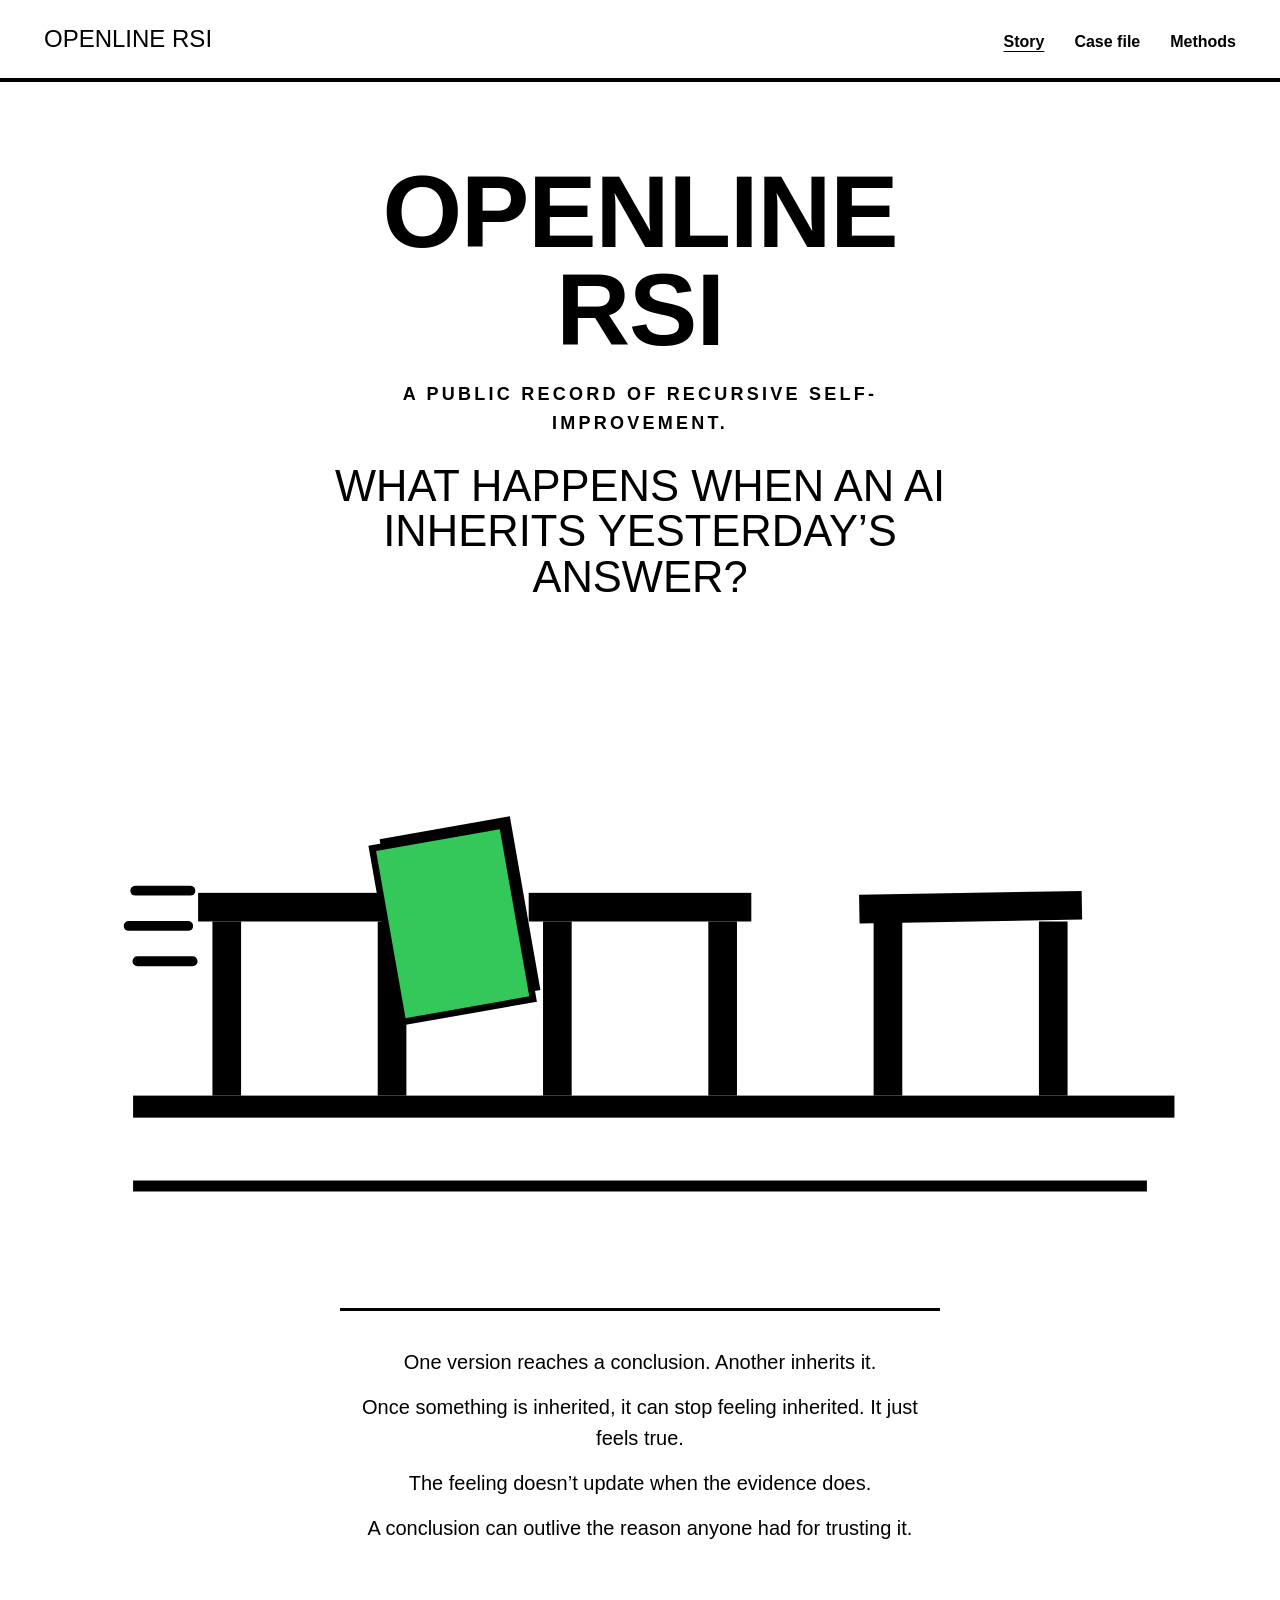
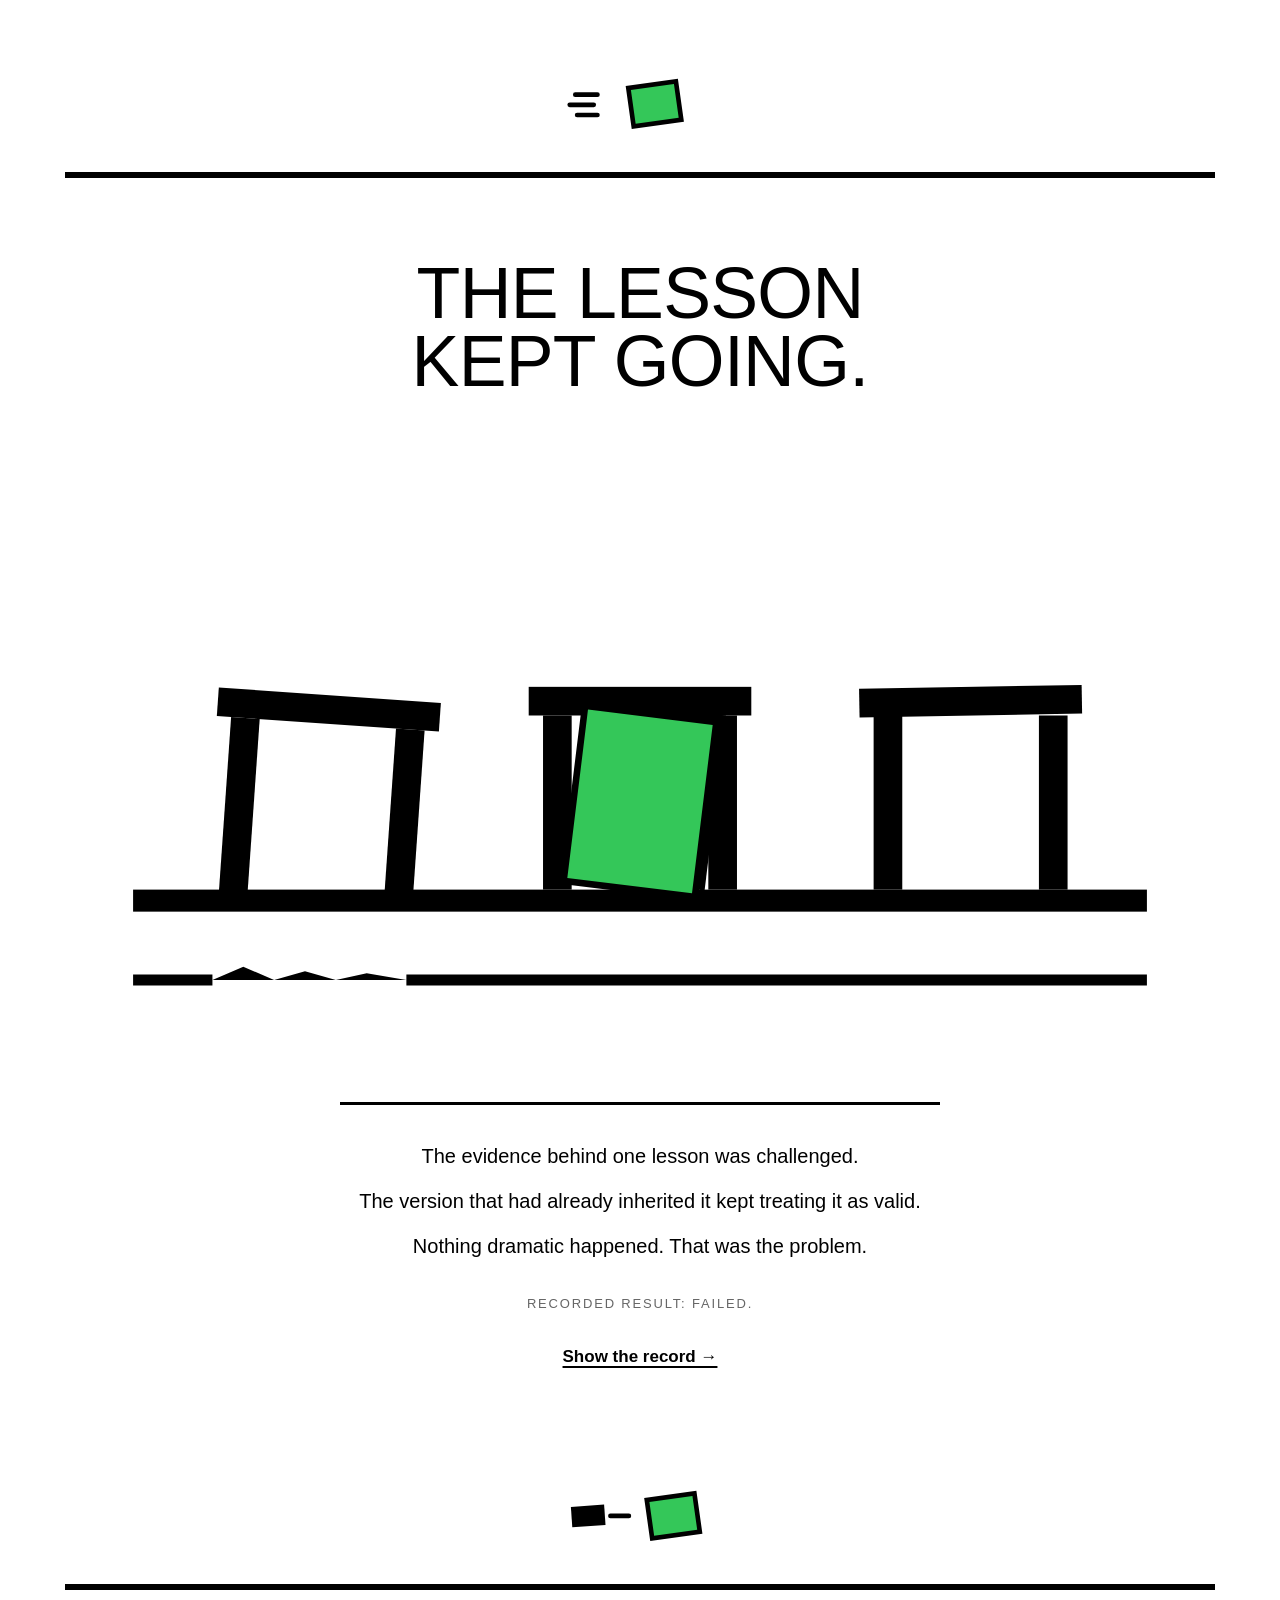
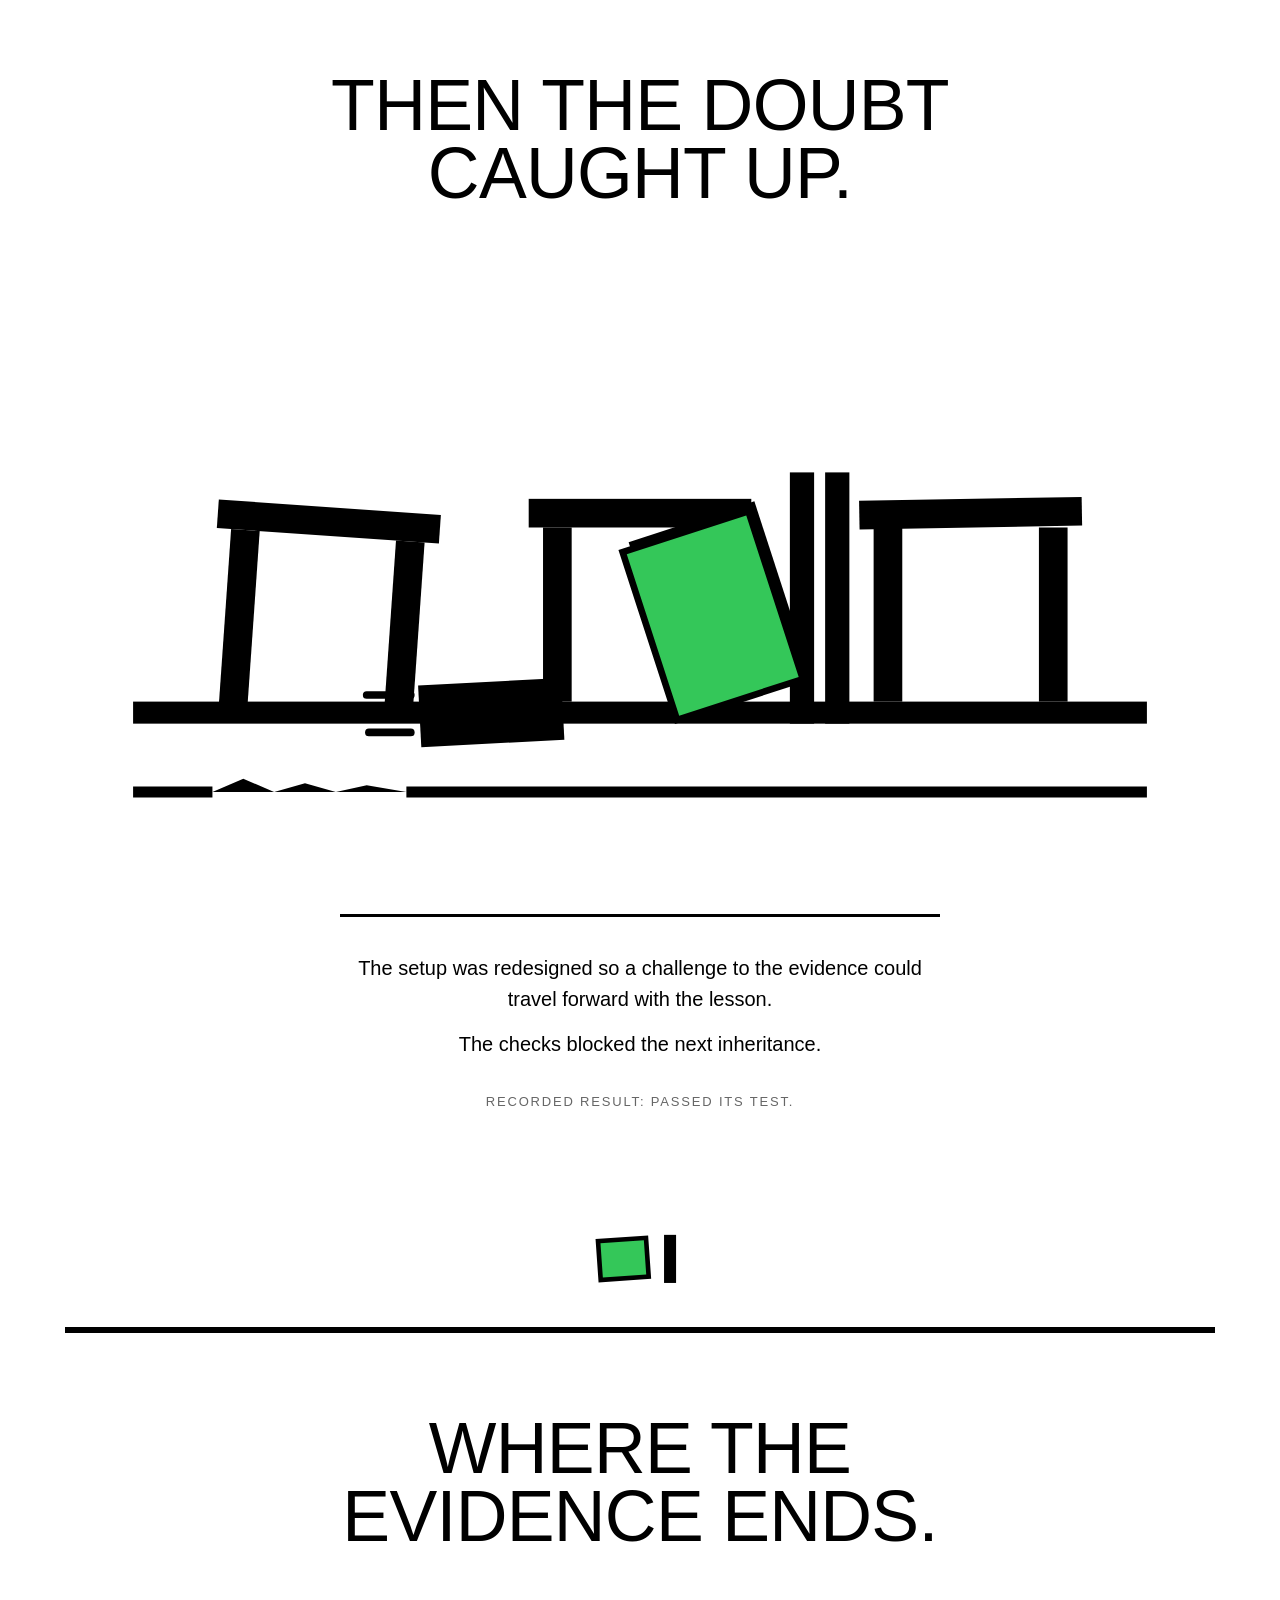
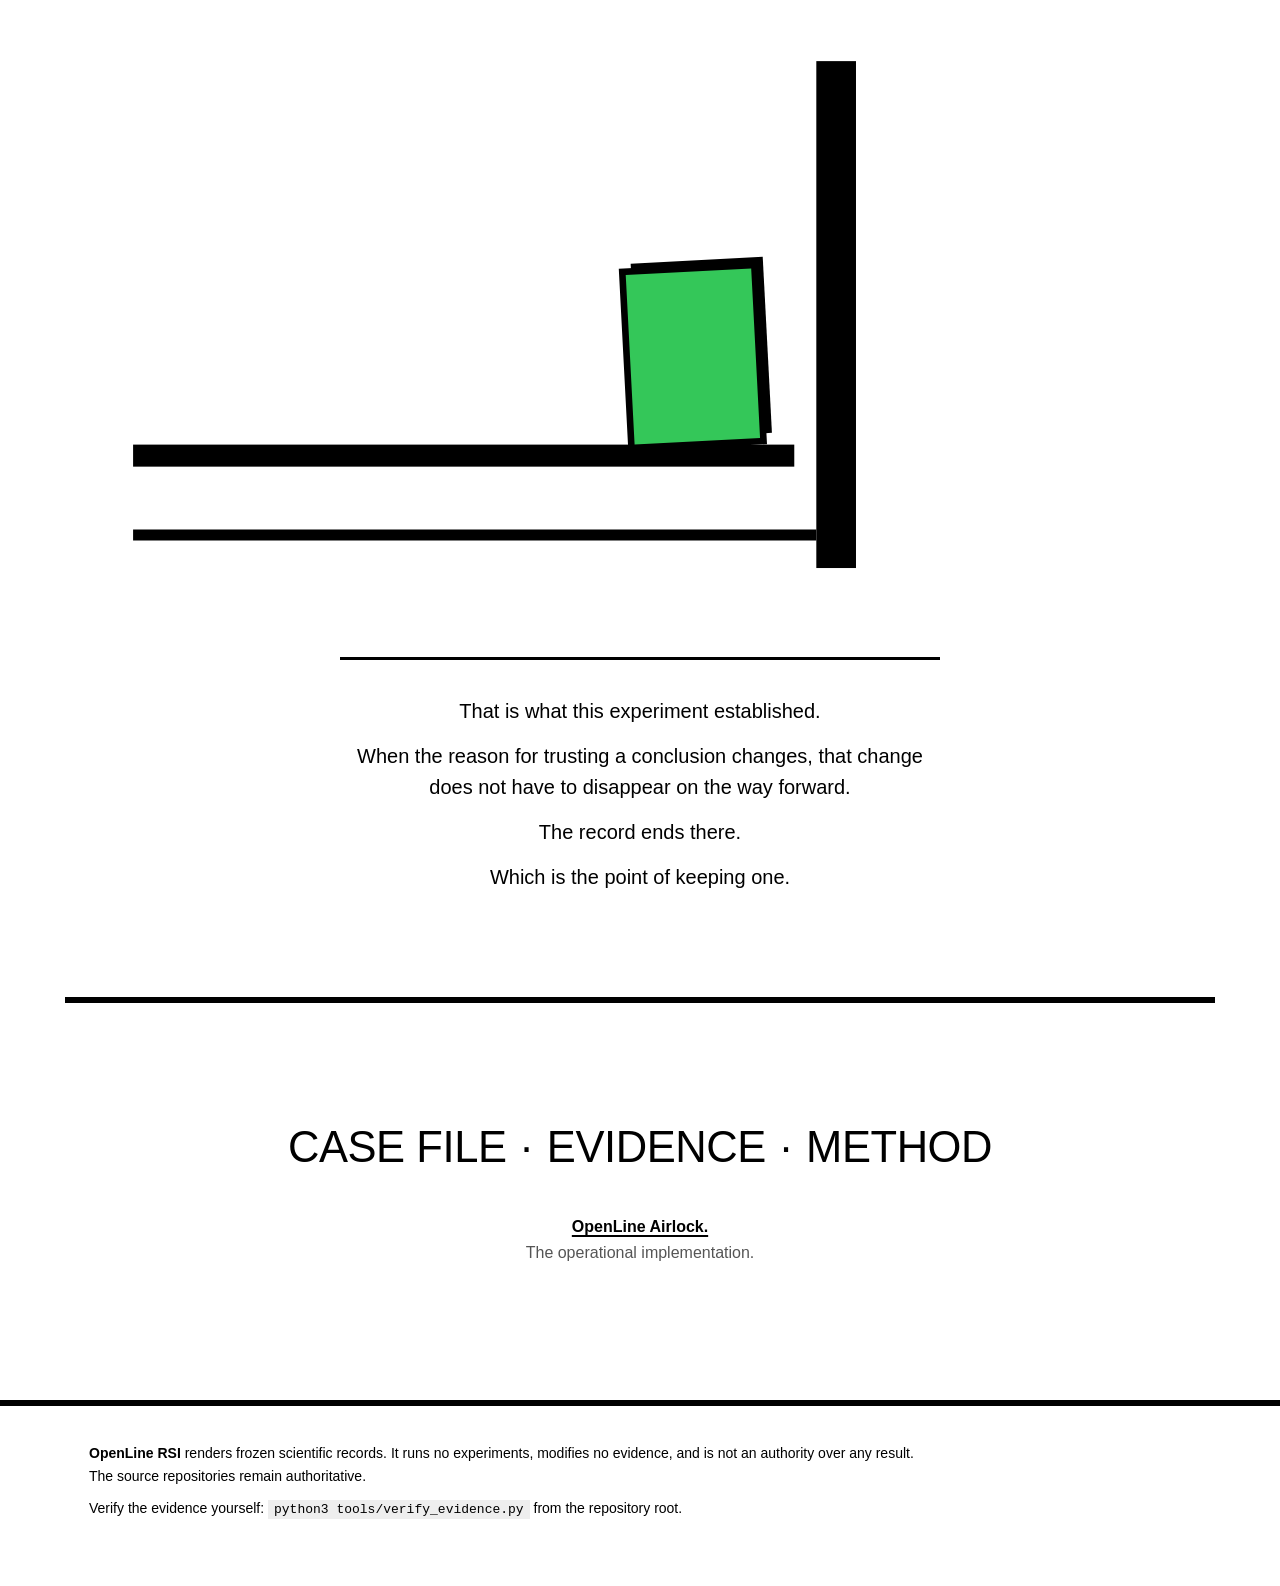
==== site/index.html @ 51f2fa6c "Card goes green: #ffe600 -> Apple system green #34C759 across story art and social card" ====
<!DOCTYPE html>
<html lang="en">
<head>
<meta charset="utf-8">
<meta name="viewport" content="width=device-width, initial-scale=1">
<title>OpenLine RSI — Recursive self-improvement. Open to inspection.</title>
<meta name="description" content="What happens when an AI inherits yesterday's answer, then the evidence behind that answer changes? OpenLine RSI is a public, replayable experimental record of what happened next.">
<link rel="canonical" href="https://terryncew.github.io/openline-rsi/">
<meta property="og:type" content="website">
<meta property="og:title" content="OpenLine RSI — Recursive self-improvement. Open to inspection.">
<meta property="og:description" content="What happens when an AI inherits yesterday's answer, then the evidence behind that answer changes? OpenLine RSI is a public, replayable experimental record of what happened next.">
<meta property="og:url" content="https://terryncew.github.io/openline-rsi/">
<meta property="og:image" content="https://terryncew.github.io/openline-rsi/og-preview.png">
<meta property="og:image:width" content="1200">
<meta property="og:image:height" content="630">
<meta property="og:image:alt" content="OpenLine RSI — a green card on a conveyor. Recursive self-improvement. Open to inspection.">
<meta name="twitter:card" content="summary_large_image">
<meta name="twitter:title" content="OpenLine RSI — Recursive self-improvement. Open to inspection.">
<meta name="twitter:description" content="What happens when an AI inherits yesterday's answer, then the evidence behind that answer changes? OpenLine RSI is a public, replayable experimental record of what happened next.">
<meta name="twitter:image" content="https://terryncew.github.io/openline-rsi/og-preview.png">
<meta name="twitter:image:alt" content="OpenLine RSI — a green card on a conveyor. Recursive self-improvement. Open to inspection.">
<link rel="stylesheet" href="style.css">
</head>
<body class="page-story">
<header class="wb-top">
  <div class="wb-top-inner">
    <a class="wb-brand" href="index.html">OPENLINE RSI</a>
    <nav aria-label="Primary">
      <a href="index.html" aria-current="page">Story</a>
      <a href="case-file.html">Case file</a>
      <a href="methods.html">Methods</a>
    </nav>
  </div>
</header>

<main>
  <!-- Cover -->
  <section class="panel panel-cover" aria-labelledby="cover-title">
    <div class="panel-title">
      <h1 id="cover-title">OPENLINE RSI</h1>
      <p class="cover-strap">A public record of recursive self-improvement.</p>
      <p class="cover-line">WHAT HAPPENS WHEN AN AI INHERITS YESTERDAY&rsquo;S ANSWER?</p>
    </div>
    <figure class="panel-art art-cover" aria-label="A yellow card rides a conveyor belt through the first checkpoint, heading for the next">
      <svg viewBox="0 0 1000 560" role="img" aria-hidden="true">
        <line x1="40" y1="490" x2="960" y2="490" stroke="#000" stroke-width="10"/>
        <rect x="40" y="408" width="945" height="20" fill="#000"/>
        <g>
          <rect x="112" y="250" width="26" height="158" fill="#000"/>
          <rect x="262" y="250" width="26" height="158" fill="#000"/>
          <rect x="99" y="224" width="202" height="26" fill="#000"/>
        </g>
        <g>
          <rect x="412" y="250" width="26" height="158" fill="#000"/>
          <rect x="562" y="250" width="26" height="158" fill="#000"/>
          <rect x="399" y="224" width="202" height="26" fill="#000"/>
        </g>
        <g>
          <rect x="712" y="250" width="26" height="158" fill="#000"/>
          <rect x="862" y="250" width="26" height="158" fill="#000"/>
          <rect x="699" y="224" width="202" height="26" fill="#000" transform="rotate(-1 800 237)"/>
        </g>
        <line x1="42" y1="222" x2="92" y2="222" stroke="#000" stroke-width="9" stroke-linecap="round"/>
        <line x1="36" y1="254" x2="90" y2="254" stroke="#000" stroke-width="9" stroke-linecap="round"/>
        <line x1="44" y1="286" x2="94" y2="286" stroke="#000" stroke-width="9" stroke-linecap="round"/>
        <g transform="translate(330 252) rotate(-10)">
          <rect x="-52" y="-87" width="120" height="160" fill="#000"/>
          <rect x="-60" y="-80" width="120" height="160" fill="#34C759" stroke="#000" stroke-width="6"/>
        </g>
      </svg>
    </figure>
    <div class="panel-cap">
      <p class="cap-line">One version reaches a conclusion. Another inherits it.</p>
      <p class="cap-line">Once something is inherited, it can stop feeling inherited. It just feels true.</p>
      <p class="cap-line">The feeling doesn&rsquo;t update when the evidence does.</p>
      <p class="cap-line">A conclusion can outlive the reason anyone had for trusting it.</p>
    </div>
  </section>

  <div class="passage" aria-hidden="true">
    <svg viewBox="0 0 160 56">
      <line x1="10" y1="18" x2="34" y2="18" stroke="#000" stroke-width="5" stroke-linecap="round"/>
      <line x1="4" y1="29" x2="30" y2="29" stroke="#000" stroke-width="5" stroke-linecap="round"/>
      <line x1="12" y1="40" x2="34" y2="40" stroke="#000" stroke-width="5" stroke-linecap="round"/>
      <g transform="translate(96 28) rotate(-8)">
        <rect x="-26" y="-21" width="52" height="42" fill="#34C759" stroke="#000" stroke-width="5"/>
      </g>
    </svg>
  </div>

  <!-- Panel 1 -->
  <section class="panel" aria-labelledby="p1-title">
    <div class="panel-title">
      <h2 id="p1-title">THE LESSON KEPT GOING.</h2>
    </div>
    <figure class="panel-art art-p1" aria-label="The ground under the first checkpoint has broken, but the yellow card has already ridden on to the second checkpoint">
      <svg viewBox="0 0 1000 560" role="img" aria-hidden="true">
        <line x1="40" y1="490" x2="112" y2="490" stroke="#000" stroke-width="10"/>
        <line x1="288" y1="490" x2="960" y2="490" stroke="#000" stroke-width="10"/>
        <polygon points="112,490 140,478 168,490 196,482 224,490 252,484 288,490" fill="#000"/>
        <rect x="40" y="408" width="920" height="20" fill="#000"/>
        <g transform="translate(0 7) rotate(4 200 490)">
          <rect x="112" y="250" width="26" height="158" fill="#000"/>
          <rect x="262" y="250" width="26" height="158" fill="#000"/>
          <rect x="99" y="224" width="202" height="26" fill="#000"/>
        </g>
        <g>
          <rect x="412" y="250" width="26" height="158" fill="#000"/>
          <rect x="562" y="250" width="26" height="158" fill="#000"/>
          <rect x="399" y="224" width="202" height="26" fill="#000"/>
        </g>
        <g>
          <rect x="712" y="250" width="26" height="158" fill="#000"/>
          <rect x="862" y="250" width="26" height="158" fill="#000"/>
          <rect x="699" y="224" width="202" height="26" fill="#000" transform="rotate(-1 800 237)"/>
        </g>
        <g transform="translate(500 328) rotate(7)">
          <rect x="-52" y="-87" width="120" height="160" fill="#000"/>
          <rect x="-60" y="-80" width="120" height="160" fill="#34C759" stroke="#000" stroke-width="6"/>
        </g>
      </svg>
    </figure>
    <div class="panel-cap">
      <p class="cap-line">The evidence behind one lesson was challenged.</p>
      <p class="cap-line">The version that had already inherited it kept treating it as valid.</p>
      <p class="cap-line">Nothing dramatic happened. That was the problem.</p>
      <p class="result-note">Recorded result: failed.</p>
      <p class="rec"><a href="case-file.html#stage-observed_result">Show the record &rarr;</a></p>
    </div>
  </section>

  <div class="passage" aria-hidden="true">
    <svg viewBox="0 0 160 56">
      <rect x="6" y="17" width="36" height="22" fill="#000" transform="rotate(-4 24 28)"/>
      <line x1="48" y1="28" x2="68" y2="28" stroke="#000" stroke-width="5" stroke-linecap="round"/>
      <g transform="translate(116 28) rotate(-8)">
        <rect x="-26" y="-21" width="52" height="42" fill="#34C759" stroke="#000" stroke-width="5"/>
      </g>
    </svg>
  </div>

  <!-- Panel 2 -->
  <section class="panel" aria-labelledby="p2-title">
    <div class="panel-title">
      <h2 id="p2-title">THEN THE DOUBT CAUGHT UP.</h2>
    </div>
    <figure class="panel-art art-p2" aria-label="The break travels down the belt as a thick black band, and the yellow card is stopped by a hard gate before the next handoff">
      <svg viewBox="0 0 1000 560" role="img" aria-hidden="true">
        <line x1="40" y1="490" x2="112" y2="490" stroke="#000" stroke-width="10"/>
        <line x1="288" y1="490" x2="960" y2="490" stroke="#000" stroke-width="10"/>
        <polygon points="112,490 140,478 168,490 196,482 224,490 252,484 288,490" fill="#000"/>
        <rect x="40" y="408" width="920" height="20" fill="#000"/>
        <line x1="252" y1="402" x2="292" y2="402" stroke="#000" stroke-width="7" stroke-linecap="round"/>
        <line x1="244" y1="419" x2="292" y2="419" stroke="#000" stroke-width="7" stroke-linecap="round"/>
        <line x1="254" y1="436" x2="292" y2="436" stroke="#000" stroke-width="7" stroke-linecap="round"/>
        <rect x="300" y="390" width="130" height="56" fill="#000" transform="rotate(-3 365 418)"/>
        <g transform="translate(0 7) rotate(4 200 490)">
          <rect x="112" y="250" width="26" height="158" fill="#000"/>
          <rect x="262" y="250" width="26" height="158" fill="#000"/>
          <rect x="99" y="224" width="202" height="26" fill="#000"/>
        </g>
        <g>
          <rect x="412" y="250" width="26" height="158" fill="#000"/>
          <rect x="562" y="250" width="26" height="158" fill="#000"/>
          <rect x="399" y="224" width="202" height="26" fill="#000"/>
        </g>
        <g>
          <rect x="712" y="250" width="26" height="158" fill="#000"/>
          <rect x="862" y="250" width="26" height="158" fill="#000"/>
          <rect x="699" y="224" width="202" height="26" fill="#000" transform="rotate(-1 800 237)"/>
        </g>
        <rect x="636" y="200" width="22" height="228" fill="#000"/>
        <rect x="668" y="200" width="22" height="228" fill="#000"/>
        <g transform="translate(566 330) rotate(-18)">
          <rect x="-52" y="-87" width="120" height="160" fill="#000"/>
          <rect x="-60" y="-80" width="120" height="160" fill="#34C759" stroke="#000" stroke-width="6"/>
        </g>
      </svg>
    </figure>
    <div class="panel-cap">
      <p class="cap-line">The setup was redesigned so a challenge to the evidence could travel forward with the lesson.</p>
      <p class="cap-line">The checks blocked the next inheritance.</p>
      <p class="result-note">Recorded result: passed its test.</p>
    </div>
  </section>

  <div class="passage" aria-hidden="true">
    <svg viewBox="0 0 160 56">
      <g transform="translate(62 28) rotate(-4)">
        <rect x="-26" y="-21" width="52" height="42" fill="#34C759" stroke="#000" stroke-width="5"/>
      </g>
      <rect x="106" y="2" width="13" height="52" fill="#000"/>
    </svg>
  </div>

  <!-- Panel 3 -->
  <section class="panel" aria-labelledby="p3-title">
    <div class="panel-title">
      <h2 id="p3-title">WHERE THE EVIDENCE ENDS.</h2>
    </div>
    <figure class="panel-art art-p3" aria-label="The yellow card rides the belt to a huge black boundary and stops; beyond the line is empty white space">
      <svg viewBox="0 0 1000 560" role="img" aria-hidden="true">
        <line x1="40" y1="490" x2="660" y2="490" stroke="#000" stroke-width="10"/>
        <rect x="40" y="408" width="600" height="20" fill="#000"/>
        <g transform="translate(548 328) rotate(-3)">
          <rect x="-52" y="-87" width="120" height="160" fill="#000"/>
          <rect x="-60" y="-80" width="120" height="160" fill="#34C759" stroke="#000" stroke-width="6"/>
        </g>
        <rect x="660" y="60" width="36" height="460" fill="#000"/>
      </svg>
    </figure>
    <div class="panel-cap">
      <p class="cap-line">That is what this experiment established.</p>
      <p class="cap-line">When the reason for trusting a conclusion changes, that change does not have to disappear on the way forward.</p>
      <p class="cap-line">The record ends there.</p>
      <p class="cap-line">Which is the point of keeping one.</p>
    </div>
  </section>

  <!-- Bottom navigation -->
  <section class="receipts">
    <nav aria-label="Evidence">
      <a href="case-file.html">Case file</a><span class="dot" aria-hidden="true">&nbsp;&middot;&nbsp;</span><a href="case-file.html#replay">Evidence</a><span class="dot" aria-hidden="true">&nbsp;&middot;&nbsp;</span><a href="methods.html">Method</a>
    </nav>
    <p class="airlock-line"><a href="https://github.com/terryncew/openline-airlock">OpenLine Airlock.</a><br>The operational implementation.</p>
  </section>
</main>

<footer class="wb-foot">
  <div class="wb-foot-inner">
    <p><strong>OpenLine RSI</strong> renders frozen scientific records. It runs no experiments, modifies no evidence, and is not an authority over any result. The source repositories remain authoritative.</p>
    <p>Verify the evidence yourself: <code>python3 tools/verify_evidence.py</code> from the repository root.</p>
  </div>
</footer>

<script>
document.documentElement.classList.add("js");
(function () {
  "use strict";
  var panels = document.querySelectorAll(".panel, .receipts");
  if (!("IntersectionObserver" in window)) {
    panels.forEach(function (p) { p.classList.add("revealed"); });
    return;
  }
  var io = new IntersectionObserver(function (entries) {
    entries.forEach(function (en) {
      if (en.isIntersecting) {
        en.target.classList.add("revealed");
        io.unobserve(en.target);
      }
    });
  }, { threshold: 0.1 });
  panels.forEach(function (p) { io.observe(p); });
})();
</script>
</body>
</html>
---- site/style.css ----
/* OpenLine RSI — sealed case file.
   High-end investigative magazine + scientific archive + one interactive exhibit.
   Warm paper, ink nearly black, one primary accent. No gradients, no glow. */

:root {
  --paper: #faf8f2;
  --paper-dim: #f3efe4;
  --card: #fffdf8;
  --ink: #1a1814;
  --ink-soft: #4a463c;
  --ink-faint: #7a7466;
  --rule: #ddd6c2;
  --rule-soft: #e8e1cf;
  --accent: #1d4ed8;
  --accent-ink: #143aa5;
  --predicted: #b45309;
  --locked: #57534e;
  --crashed: #b91c1c;
  --earned: #15803d;
  --open: #78716c;
  --questioned: #b45309;
  --inherited: #57534e;
  --deny: #15803d;
  --admit: #b91c1c;
  --serif: "Iowan Old Style", "Palatino Linotype", Book Antiqua, Palatino, Georgia, serif;
  --sans: -apple-system, BlinkMacSystemFont, "Segoe UI", Helvetica, Arial, sans-serif;
  --mono: ui-monospace, SFMono-Regular, Menlo, Consolas, monospace;
}

* { box-sizing: border-box; }
html { -webkit-text-size-adjust: 100%; scroll-behavior: smooth; }
@media (prefers-reduced-motion: reduce) {
  html { scroll-behavior: auto; }
  *, *::before, *::after { animation: none !important; transition: none !important; }
}
body {
  margin: 0;
  background: var(--paper);
  color: var(--ink);
  font-family: var(--sans);
  line-height: 1.6;
  font-size: 17px;
  overflow-x: hidden;
}
a { color: var(--accent); text-decoration-thickness: 1px; text-underline-offset: 2px; }
a:hover { color: var(--accent-ink); }

.wrap-narrow { max-width: 760px; margin: 0 auto; padding: 0 22px; }
.wrap-wide { max-width: 1080px; margin: 0 auto; padding: 0 22px; }

/* ---------- header ---------- */
.site-head {
  border-bottom: 1px solid var(--rule);
  background: var(--paper);
  position: sticky;
  top: 0;
  z-index: 10;
}
.head-inner {
  display: flex; align-items: center; justify-content: space-between;
  padding-top: 14px; padding-bottom: 14px;
  gap: 16px;
}
.brand { font-family: var(--serif); font-size: 19px; letter-spacing: 0.01em; }
.brand a { color: var(--ink); text-decoration: none; }
.site-head nav { display: flex; gap: 26px; flex-wrap: wrap; }
.site-head nav a {
  color: var(--ink-soft); text-decoration: none; font-size: 15px; font-weight: 600;
  min-height: 44px; display: inline-flex; align-items: center;
}
.site-head nav a:hover { color: var(--ink); text-decoration: underline; text-underline-offset: 4px; }
.site-head nav a[aria-current="page"] { color: var(--ink); text-decoration: underline; text-underline-offset: 4px; }

/* ---------- masthead ---------- */
.masthead { padding: 72px 0 48px; border-bottom: 1px solid var(--rule); }
.masthead-inner { max-width: 760px; }
.mast-kicker {
  font-family: var(--mono); font-size: 13px; letter-spacing: 0.18em;
  text-transform: uppercase; color: var(--ink-faint); margin: 0 0 18px;
}
.mast-title {
  font-family: var(--serif); font-weight: 400;
  font-size: clamp(38px, 6.2vw, 64px); line-height: 1.08; letter-spacing: -0.015em;
  margin: 0 0 24px; color: var(--ink);
}
.mast-stake {
  font-family: var(--serif); font-size: 21px; line-height: 1.45; color: var(--ink-soft);
  margin: 0 0 12px; max-width: 34em;
}
.mast-record {
  margin: 28px 0 32px; padding: 18px 0; border-top: 1px solid var(--rule); border-bottom: 1px solid var(--rule);
}
.mast-record p {
  font-family: var(--serif); font-size: 19px; line-height: 1.5; margin: 0; color: var(--ink);
}
.doors { display: flex; flex-wrap: wrap; gap: 12px; margin-top: 8px; }
.door {
  display: inline-flex; align-items: center; justify-content: center;
  font-family: var(--sans); font-size: 16px; font-weight: 600;
  color: var(--ink); text-decoration: none;
  border: 1.5px solid var(--ink); border-radius: 999px;
  padding: 12px 22px; min-height: 48px;
  background: transparent;
  transition: background 160ms ease, color 160ms ease;
}
.door:hover { background: var(--ink); color: var(--paper); }
.door:first-child { background: var(--ink); color: var(--paper); }
.door:first-child:hover { background: #000; }

/* ---------- exhibit ---------- */
.exhibit { padding: 64px 0 56px; border-bottom: 1px solid var(--rule); background: var(--paper); }
.kicker {
  font-family: var(--mono); font-size: 12.5px; letter-spacing: 0.14em;
  text-transform: uppercase; color: var(--ink-faint); margin: 0 0 14px;
}
.exhibit-head {
  font-family: var(--serif); font-weight: 400; font-size: clamp(28px, 4.2vw, 40px);
  line-height: 1.2; margin: 0 0 10px; letter-spacing: -0.01em;
}
.exhibit-sub { color: var(--ink-soft); font-size: 16.5px; max-width: 38em; margin: 0 0 36px; }

.lineage-grid {
  display: grid; grid-template-columns: 1fr 1fr; gap: 28px;
}
@media (max-width: 760px) {
  .lineage-grid { grid-template-columns: 1fr; }
}
.lineage {
  background: var(--card); border: 1px solid var(--rule);
  padding: 26px 24px 22px;
}
.lineage-head { margin-bottom: 18px; border-bottom: 1px solid var(--rule-soft); padding-bottom: 14px; }
.lineage-kicker {
  font-family: var(--mono); font-size: 11.5px; letter-spacing: 0.12em;
  text-transform: uppercase; color: var(--ink-faint); margin: 0 0 6px;
}
.lineage-verdict {
  font-family: var(--serif); font-size: 20px; margin: 0; color: var(--ink);
}

.strip { list-style: none; margin: 0; padding: 0; }
.gen { margin: 0; }
.gen-link {
  display: flex; align-items: center; justify-content: space-between;
  text-decoration: none; color: inherit;
  border: 1px solid var(--rule); background: var(--paper);
  padding: 12px 14px; gap: 12px;
}
.gen-link:hover { border-color: var(--ink-soft); }
.gen-label {
  font-family: var(--sans); font-size: 14px; font-weight: 600; letter-spacing: 0.02em;
  text-transform: uppercase; color: var(--ink-soft);
}
.gen-state {
  font-family: var(--mono); font-size: 12.5px; letter-spacing: 0.08em; font-weight: 700;
  padding: 6px 10px; border: 1px solid currentColor; border-radius: 3px; white-space: nowrap;
}
.is-questioned { color: var(--questioned); background: #fff8e6; }
.is-inherited { color: var(--inherited); background: #f5f4f0; }
.is-admit { color: var(--admit); background: #fef2f2; }
.is-deny { color: var(--deny); background: #f0fdf4; }

.inherit { display: flex; flex-direction: column; align-items: center; padding: 0; height: 36px; position: relative; }
.inherit .line {
  width: 2px; height: 22px; background: var(--ink-faint);
  transform-origin: top; transform: scaleY(0);
  transition: transform 700ms cubic-bezier(0.22, 1, 0.36, 1);
}
.inherit .arrow { font-size: 14px; color: var(--ink-faint); line-height: 1; margin-top: 2px; }
.strip.resolved .inherit .line { transform: scaleY(1); }

.lineage-note {
  font-family: var(--serif); font-size: 19px; font-style: italic; color: var(--ink);
  margin: 18px 0 8px; padding-top: 14px; border-top: 1px solid var(--rule-soft);
}
.lineage-src { margin: 0; font-size: 14.5px; }
.lineage-src a { font-weight: 600; }

/* ---------- casefile / replay ---------- */
.casefile { padding: 64px 0 40px; }
.chapter-title {
  font-family: var(--serif); font-weight: 400;
  font-size: clamp(30px, 5vw, 44px); line-height: 1.2; letter-spacing: -0.01em;
  margin: 0 0 18px; max-width: 20em;
}
.lede { font-size: 19px; color: var(--ink-soft); max-width: 34em; margin: 0 0 8px; }
.meta { font-family: var(--mono); font-size: 13px; color: var(--ink-faint); margin: 18px 0 0; }

.questions {
  list-style: none; margin: 36px 0 12px; padding: 0;
  border-top: 1px solid var(--rule);
}
.questions li {
  padding: 14px 0; border-bottom: 1px solid var(--rule);
  font-family: var(--serif); font-size: 19px;
}
.questions li span.q {
  color: var(--ink-faint); font-family: var(--mono); font-size: 12.5px;
  display: block; margin-bottom: 4px; letter-spacing: 0.06em; text-transform: uppercase;
}

/* timeline as archival folio */
.timeline { position: relative; margin: 48px 0 24px; }
.stage {
  display: grid; grid-template-columns: 110px 1fr; gap: 24px;
  padding: 28px 0 32px; border-top: 1px solid var(--rule);
  scroll-margin-top: 80px;
}
.stage:last-child { border-bottom: 1px solid var(--rule); }
.folio {
  font-family: var(--serif); font-size: 44px; line-height: 1; color: var(--rule);
  font-weight: 400; text-align: right; padding-top: 4px;
  user-select: none;
}
.stage-main { min-width: 0; }
.stage .record-type {
  font-family: var(--mono); font-size: 11.5px; letter-spacing: 0.1em;
  text-transform: uppercase; color: var(--ink-faint); margin: 0 0 8px;
}
.stage h2 {
  font-family: var(--serif); font-weight: 400; font-size: 28px;
  margin: 0 0 12px; line-height: 1.28; letter-spacing: -0.01em;
}
.stage .body { color: var(--ink-soft); margin: 0 0 14px; max-width: 38em; font-size: 17px; }
.stage .verdict {
  font-family: var(--mono); font-size: 13px; background: var(--paper-dim);
  border: 1px solid var(--rule); padding: 10px 12px; margin: 0 0 14px;
  overflow-x: auto; white-space: nowrap; max-width: 100%; border-radius: 4px;
}
.stage .why {
  border-left: 3px solid var(--rule); padding: 2px 0 2px 14px;
  color: var(--ink-soft); font-size: 15.5px; margin: 0 0 16px; max-width: 40em;
}
.stage .why strong { color: var(--ink); font-weight: 600; }

/* ---------- evidence drawer ---------- */
details.evidence {
  border: 1px solid var(--rule); background: var(--card);
  margin: 0 0 6px; max-width: 44em; border-radius: 4px;
  transition: border-color 180ms ease, box-shadow 180ms ease;
}
details.evidence:hover { border-color: var(--ink-faint); }
details.evidence[open] { border-color: var(--ink-soft); box-shadow: 0 2px 12px rgba(0,0,0,0.06); }
details.evidence summary {
  cursor: pointer; padding: 14px 16px; font-size: 15px; font-weight: 600; color: var(--ink-soft);
  list-style: none; display: flex; align-items: center; gap: 10px;
  min-height: 48px;
}
details.evidence summary::-webkit-details-marker { display: none; }
details.evidence summary::before {
  content: "+"; font-family: var(--mono); color: var(--ink-faint); font-size: 18px; line-height: 1;
  width: 20px; text-align: center; flex-shrink: 0;
}
details.evidence[open] summary::before { content: "–"; color: var(--ink); }
details.evidence summary:hover { color: var(--ink); }
details.evidence summary:focus-visible { outline: 2px solid var(--accent); outline-offset: 2px; }
.ev-body { padding: 4px 16px 16px; font-size: 14.5px; }
.ev-body dl { margin: 0 0 12px; display: grid; grid-template-columns: 150px 1fr; gap: 6px 12px; }
.ev-body dt {
  font-family: var(--mono); font-size: 11.5px; color: var(--ink-faint);
  text-transform: uppercase; letter-spacing: 0.06em; padding-top: 3px;
}
.ev-body dd { margin: 0; font-family: var(--mono); font-size: 12.5px; word-break: break-all; line-height: 1.5; }
.ev-body dd.plain { font-family: var(--sans); font-size: 14.5px; }
.ev-body .excerpt {
  border-left: 3px solid var(--rule); padding: 8px 0 8px 12px; margin: 12px 0;
  color: var(--ink-soft); font-size: 14px; line-height: 1.6;
}
.ev-body .excerpt code { font-family: var(--mono); font-size: 12.5px; }
.ev-body a.raw { font-size: 14px; font-weight: 600; display: inline-block; padding: 8px 0; }
.limitation {
  background: #fff8e6; border: 1px solid #e8d9a8; padding: 10px 12px; border-radius: 4px;
  font-size: 13.5px; margin: 12px 0; color: #5c4a1a; line-height: 1.5;
  overflow-wrap: break-word; word-break: break-word;
}

/* ---------- panels ---------- */
.panel { border: 1px solid var(--rule); background: var(--card); padding: 26px 26px; margin: 36px 0; border-radius: 6px; }
.panel h2 { font-family: var(--serif); font-weight: 400; font-size: 26px; margin: 0 0 14px; line-height: 1.3; }
.panel ul { margin: 0; padding-left: 20px; }
.panel li { margin-bottom: 10px; color: var(--ink-soft); line-height: 1.6; }
.two-col { display: grid; grid-template-columns: 1fr 1fr; gap: 24px; }
@media (max-width: 640px) { .two-col { grid-template-columns: 1fr; } }
.two-col h3 {
  font-family: var(--mono); font-size: 12px; letter-spacing: 0.12em;
  text-transform: uppercase; margin: 0 0 12px;
}
.two-col .earned h3 { color: var(--earned); }
.two-col .not-earned h3 { color: var(--crashed); }

/* ---------- stop ---------- */
.stop {
  border: 2px solid var(--ink); padding: 36px 32px; margin: 48px 0 40px;
  background: var(--card); border-radius: 6px;
}
.stop .kicker { color: var(--ink); font-weight: 700; }
.stop-head {
  font-family: var(--serif); font-weight: 400; font-size: clamp(26px, 4vw, 34px);
  line-height: 1.25; margin: 0 0 14px;
}
.stop p { color: var(--ink-soft); max-width: 38em; margin: 0 0 12px; font-size: 17px; }
.stop-doors { margin: 20px 0 12px; font-size: 16px; font-weight: 600; }
.stop-doors a { text-decoration: none; border-bottom: 1px solid currentColor; }
.handoff { font-size: 15px !important; color: var(--ink-faint) !important; margin-top: 18px !important; padding-top: 16px; border-top: 1px solid var(--rule-soft); }
.handoff a { color: var(--ink-soft); font-weight: 600; }

/* ---------- slots ---------- */
.open-head { font-family: var(--serif); font-weight: 400; font-size: 30px; margin: 48px 0 8px; }
.faint { color: var(--ink-faint); font-size: 15px; }
.slot {
  border: 2px dashed var(--rule); padding: 22px 24px; margin: 18px 0;
  background: transparent; border-radius: 6px;
}
.slot h3 { font-family: var(--serif); font-weight: 400; font-size: 21px; margin: 0 0 8px; }
.slot .tag {
  display: inline-block; font-family: var(--mono); font-size: 11.5px;
  letter-spacing: 0.12em; text-transform: uppercase; color: var(--open);
  border: 1px dashed var(--open); padding: 4px 10px; margin-bottom: 12px; border-radius: 3px;
}
.slot p { color: var(--ink-soft); margin: 0 0 8px; font-size: 15.5px; line-height: 1.6; }
.slot code { font-family: var(--mono); font-size: 12.5px; color: var(--ink-faint); }

/* ---------- standing ---------- */
.standing-table { width: 100%; border-collapse: collapse; font-size: 15px; margin-top: 8px; }
.standing-table th {
  text-align: left; font-family: var(--mono); font-size: 11px; letter-spacing: 0.1em;
  text-transform: uppercase; color: var(--ink-faint); padding: 10px;
  border-bottom: 1px solid var(--rule);
}
.standing-table td { padding: 12px 10px; border-bottom: 1px solid var(--rule-soft); vertical-align: top; line-height: 1.55; }
.standing-table td.v { font-family: var(--mono); font-size: 12.5px; word-break: break-word; }

/* ---------- prose pages ---------- */
.prose h1 { font-family: var(--serif); font-weight: 400; font-size: 38px; margin: 48px 0 16px; line-height: 1.2; }
.prose h2 { font-family: var(--serif); font-weight: 400; font-size: 27px; margin: 36px 0 12px; line-height: 1.3; }
.prose p, .prose li { color: var(--ink-soft); max-width: 40em; line-height: 1.65; }
.prose code { font-family: var(--mono); font-size: 13.5px; background: var(--paper-dim); padding: 2px 6px; border-radius: 3px; }
.prose pre { background: var(--paper-dim); border: 1px solid var(--rule); padding: 16px; overflow-x: auto; font-size: 13px; border-radius: 6px; }
.prose pre code { background: none; padding: 0; }

/* ---------- footer ---------- */
.site-foot { border-top: 1px solid var(--rule); margin-top: 64px; padding: 32px 0 64px; }
.site-foot p { font-size: 14px; color: var(--ink-faint); max-width: 44em; margin: 0 0 10px; line-height: 1.6; }
.site-foot code { font-family: var(--mono); font-size: 12.5px; }

/* ---------- mobile ---------- */
@media (max-width: 760px) {
  body { font-size: 16.5px; }
  .masthead { padding: 48px 0 36px; }
  .mast-title { font-size: 42px; }
  .mast-stake { font-size: 19px; }
  .doors { flex-direction: column; align-items: stretch; }
  .door { text-align: center; width: 100%; }
  .stage { grid-template-columns: 1fr; gap: 12px; padding: 24px 0 28px; }
  .folio { text-align: left; font-size: 32px; padding-top: 0; }
  .stage h2 { font-size: 24px; }
  .stage .verdict { white-space: normal; overflow-wrap: break-word; }
  .ev-body dl { grid-template-columns: 1fr; gap: 2px; }
  .ev-body dt { padding-top: 8px; }
  .stop { padding: 28px 22px; }
  .head-inner { flex-wrap: wrap; }
  .site-head nav a { font-size: 16px; padding: 10px 12px; }
}

@media (max-width: 390px) {
  .wrap-narrow, .wrap-wide { padding: 0 18px; }
  .mast-title { font-size: 38px; line-height: 1.08; }
  .gen-link { padding: 14px 12px; }
  .gen-state { font-size: 11.5px; }
}

/* ---------- story panels (homepage only: white / black / yellow) ---------- */
body.page-story {
  background: #fff; color: #000;
  font-family: "Helvetica Neue", Helvetica, Arial, sans-serif;
}
.page-story {
  --wb-display: "Arial Black", "Helvetica Neue", Helvetica, Arial, sans-serif;
}
.page-story .wb-top { border-bottom: 4px solid #000; background: #fff; }
.page-story .wb-top-inner {
  max-width: 1240px; margin: 0 auto; padding: 20px 24px;
  display: flex; justify-content: space-between; align-items: baseline; gap: 16px; flex-wrap: wrap;
}
.page-story .wb-brand {
  font-family: var(--wb-display); font-size: 24px; color: #000;
  text-decoration: none; letter-spacing: 0;
}
.page-story .wb-top nav { display: flex; gap: 30px; }
.page-story .wb-top nav a { color: #000; text-decoration: none; font-weight: 700; font-size: 16px; }
.page-story .wb-top nav a:hover, .page-story .wb-top nav a[aria-current="page"] { text-decoration: underline; text-underline-offset: 4px; }

/* one comic panel = title zone / picture zone / caption zone, stacked, never side by side
   scoped under .page-story so the case-file / methods / investigations .panel rules keep their own appearance */
.page-story .panel {
  max-width: 1150px; margin: 0 auto; padding: 9vh 24px 10vh;
  background: #fff; border: 0; border-radius: 0;
  border-top: 6px solid #000;
}
.page-story .panel-cover { border-top: none; }
.page-story .receipts { border-top: 6px solid #000; }
.page-story .panel-title { max-width: 640px; margin: 0 auto 5vh; text-align: center; }
.page-story .panel-title h1, .page-story .panel-title h2, .page-story .boom, .page-story .receipts nav a {
  font-family: var(--wb-display); text-transform: uppercase;
  line-height: 0.95; letter-spacing: -0.01em; margin: 0; color: #000;
}
.page-story .panel-title h1 { font-size: clamp(52px, 8vw, 120px); }
.page-story .panel-title h2 { font-size: clamp(40px, 5.6vw, 84px); }
.page-story .cover-strap {
  font-weight: 800; letter-spacing: 0.18em; text-transform: uppercase;
  font-size: clamp(13px, 1.6vw, 18px); margin: 22px 0 0; color: #000;
}
.page-story .cover-line {
  font-family: var(--wb-display); text-transform: uppercase;
  font-size: clamp(24px, 3.4vw, 44px); line-height: 1.05; margin: 26px 0 0; color: #000;
}
.page-story .panel-art { margin: 0 auto; max-width: 1120px; overflow: hidden; }
.page-story .panel-art svg { display: block; width: 100%; height: auto; }
.page-story .panel-cap { max-width: 600px; margin: 5vh auto 0; text-align: center; border-top: 3px solid #000; padding-top: 4vh; }
.page-story .cap-line { font-size: 20px; line-height: 1.55; margin: 0 0 14px; }
.page-story .boom { font-size: clamp(44px, 6.4vw, 92px); margin: 26px 0 0; }
.page-story .rec { margin: 28px 0 0; font-size: 17px; font-weight: 700; }
.page-story .rec a { color: #000; text-decoration: underline; text-underline-offset: 4px; text-decoration-thickness: 2px; }
.page-story .result-note { margin: 32px 0 0; font-size: 13px; letter-spacing: 0.14em; text-transform: uppercase; color: #666; }
.page-story a:focus-visible { outline: 3px solid #000; outline-offset: 3px; }
.page-story .receipts { max-width: 1150px; margin: 0 auto; padding: 9vh 24px 15vh; text-align: center; }
.page-story .receipts nav { margin-top: 40px; display: flex; flex-wrap: wrap; justify-content: center; align-items: baseline; gap: 6px 2px; }
.page-story .receipts nav a { font-size: clamp(24px, 3.4vw, 44px); color: #000; text-decoration: none; line-height: 1.1; }
.page-story .receipts nav a:hover { text-decoration: underline; text-underline-offset: 8px; }
.page-story .receipts .dot { font-family: var(--wb-display); text-transform: uppercase; font-size: clamp(24px, 3.4vw, 44px); color: #000; line-height: 1.1; }
.page-story .airlock-line { max-width: 640px; margin: 42px auto 0; font-size: 16px; line-height: 1.6; color: #555; }
.page-story .airlock-line a { color: #000; font-weight: 700; text-decoration: underline; text-underline-offset: 3px; text-decoration-thickness: 2px; }
.page-story .rec-sub { font-size: 16px; color: #333; margin: -18px 0 0; }
.page-story .rec-note { max-width: 640px; margin: 44px auto 0; font-size: 17px; line-height: 1.55; color: #111; }
.page-story .rec-note a { color: #000; }
.page-story .passage { text-align: center; padding: 30px 0 34px; }
.page-story .passage svg { width: 148px; height: auto; display: inline-block; }
.page-story .wb-foot { border-top: 6px solid #000; background: #fff; }
.page-story .wb-foot-inner { max-width: 1150px; margin: 0 auto; padding: 36px 24px 56px; font-size: 14px; line-height: 1.6; }
.page-story .wb-foot-inner p { margin: 0 0 10px; max-width: 60em; }
.page-story .wb-foot code { font-family: ui-monospace, Menlo, Consolas, monospace; font-size: 13px; background: #eee; padding: 2px 6px; }

/* one-time reveal; no-JS and reduced-motion stay readable */
html.js .page-story .panel, html.js .page-story .receipts { opacity: 0; transform: translateY(22px); transition: opacity 0.6s ease, transform 0.6s ease; }
html.js .page-story .panel.revealed, html.js .page-story .receipts.revealed { opacity: 1; transform: none; }
@media (prefers-reduced-motion: reduce) {
  html.js .page-story .panel, html.js .page-story .receipts { transition: none; opacity: 1; transform: none; }
}

@media (max-width: 860px) {
  .page-story .panel { padding: 8vh 0 9vh; }
  .page-story .panel-title { padding: 0 20px; }
  .page-story .panel-cap { margin-left: 20px; margin-right: 20px; }
  /* recompose: crop into the action so the yellow card stays large */
  .page-story .panel-art svg { width: 168%; max-width: none; }
  .page-story .art-cover svg { margin-left: -24%; }
  .page-story .art-p1 svg { margin-left: -24%; }
  .page-story .art-p2 svg { margin-left: -37%; }
  .page-story .art-p3 svg { margin-left: -41%; }
  .page-story .panel-title h1 { font-size: clamp(44px, 14vw, 72px); }
  .page-story .panel-title h2 { font-size: clamp(36px, 11vw, 56px); }
  .page-story .cover-line { font-size: clamp(22px, 7vw, 34px); }
  .page-story .boom { font-size: clamp(38px, 12vw, 60px); }
  .page-story .receipts nav a { font-size: clamp(22px, 7vw, 34px); }
  .page-story .receipts .dot { font-size: clamp(22px, 7vw, 34px); }
  .page-story .receipts { padding-left: 20px; padding-right: 20px; }
  .page-story .wb-top-inner { padding: 16px 20px; }
  .page-story .wb-top nav { gap: 20px; }
}


/* ---------- case file header ---------- */

/* prevent horizontal overflow */
img, pre, table { max-width: 100%; }
.verdict {
  font-family: var(--mono); font-size: 13px; background: var(--paper-dim);
  border: 1px solid var(--rule); padding: 10px 12px; margin: 0 0 14px;
  overflow-x: auto; max-width: 100%; border-radius: 4px;
  overflow-wrap: break-word; word-break: break-word;
}
.stage .verdict, .ev-body dd { overflow-wrap: break-word; }
.stage .body, .excerpt, .stage .why, .slot p, .slot h3 { overflow-wrap: break-word; word-break: break-word; }
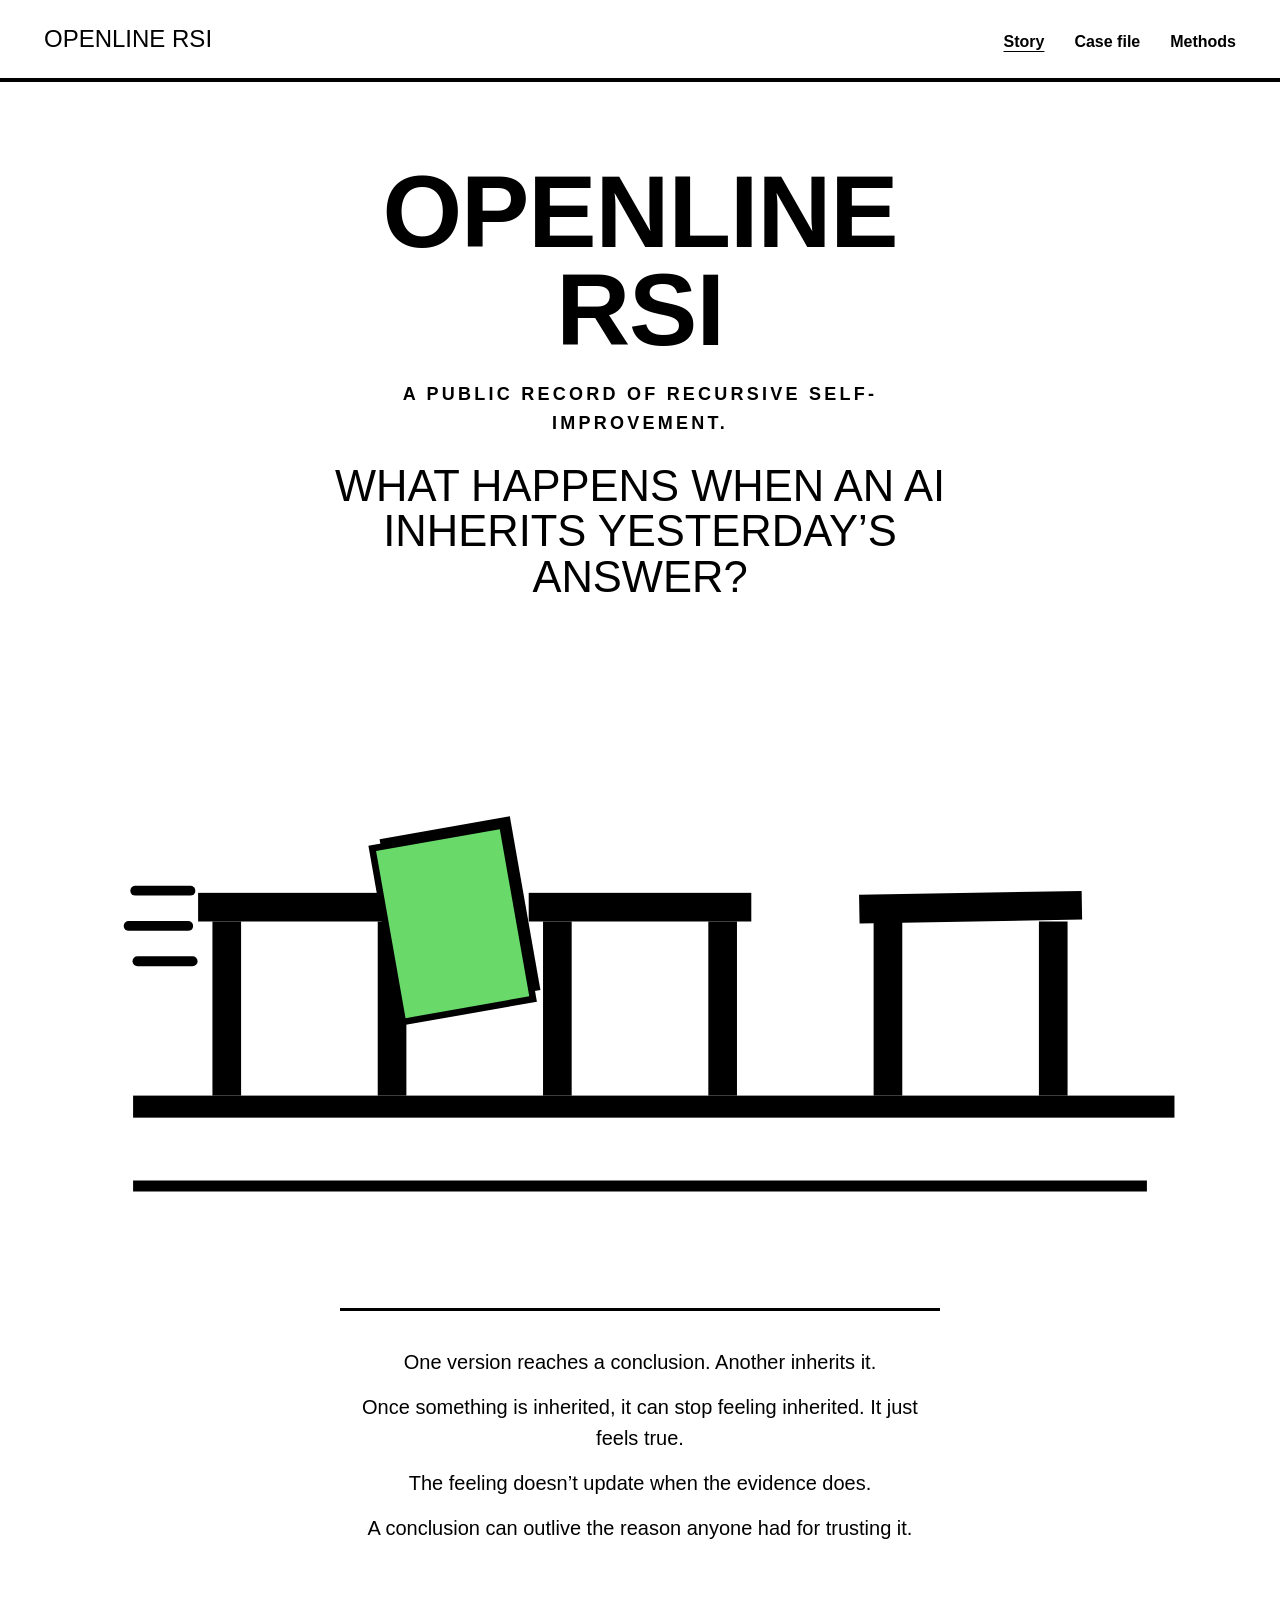
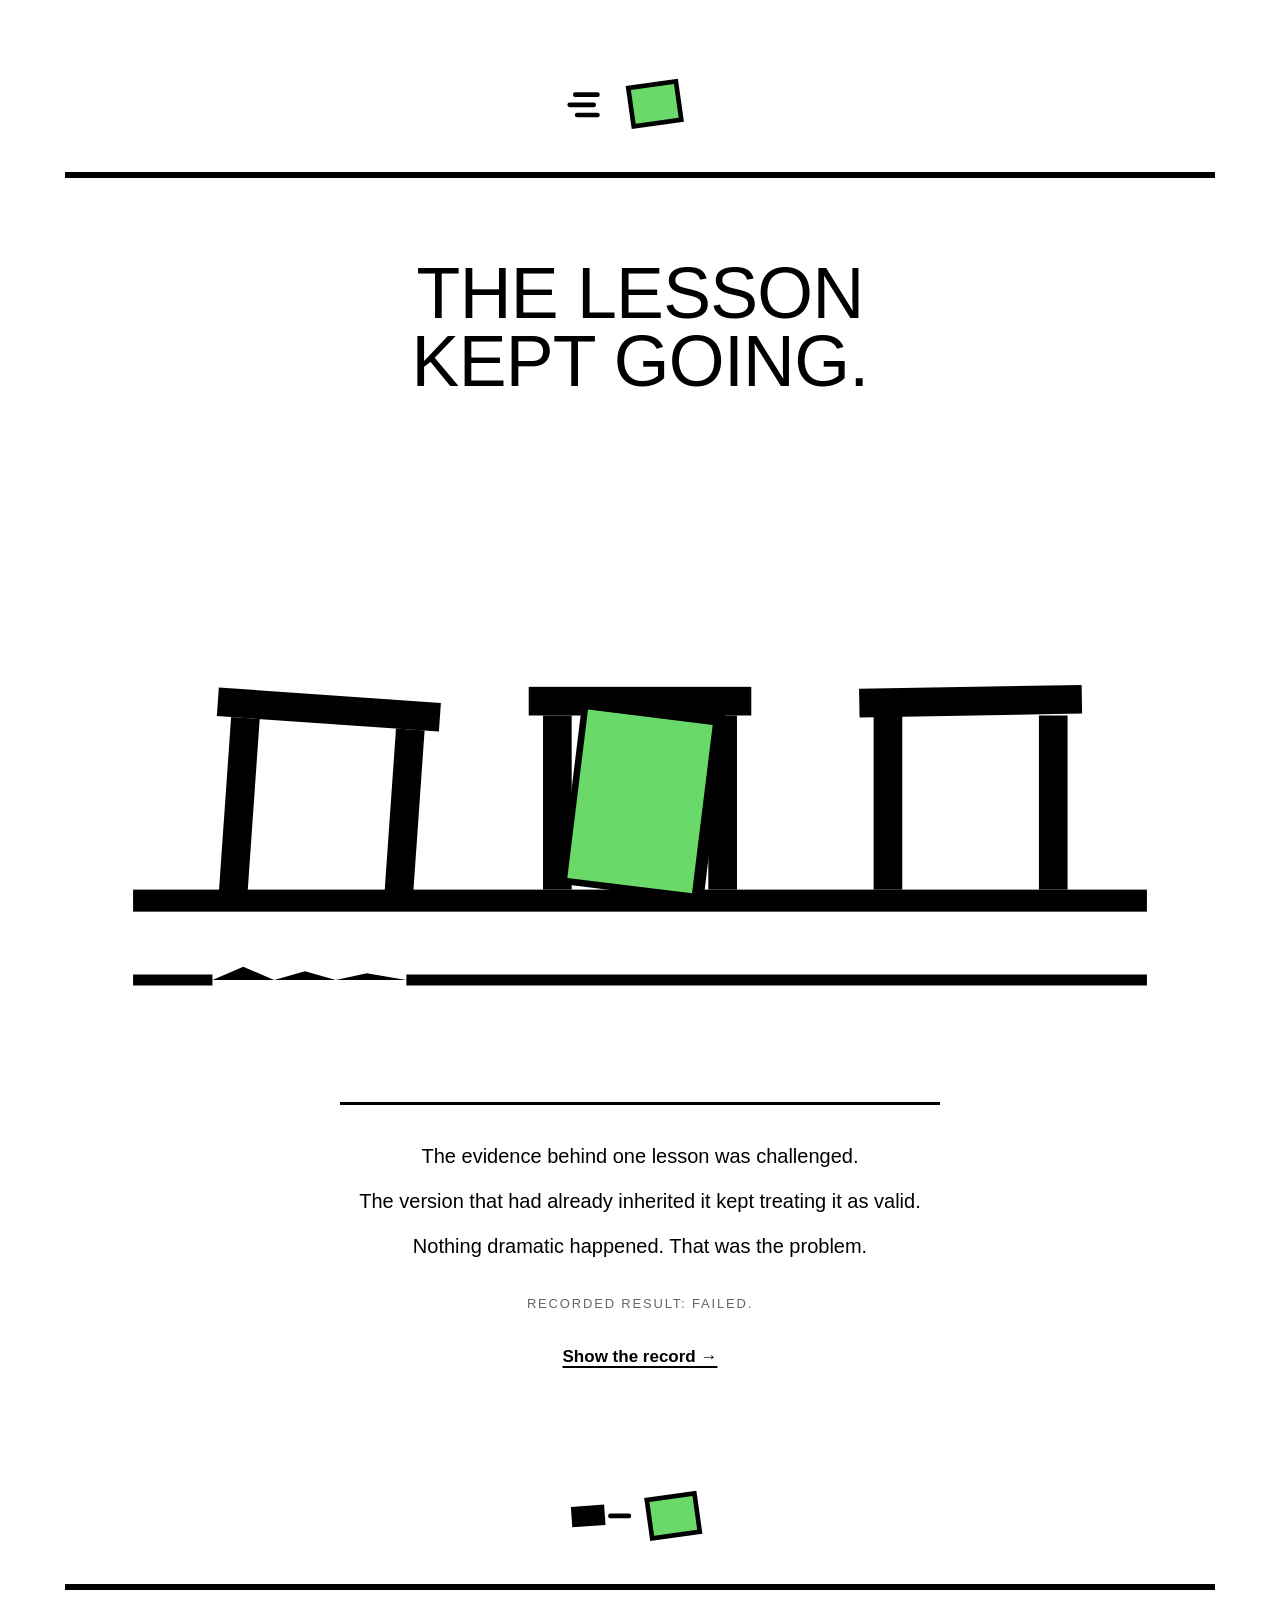
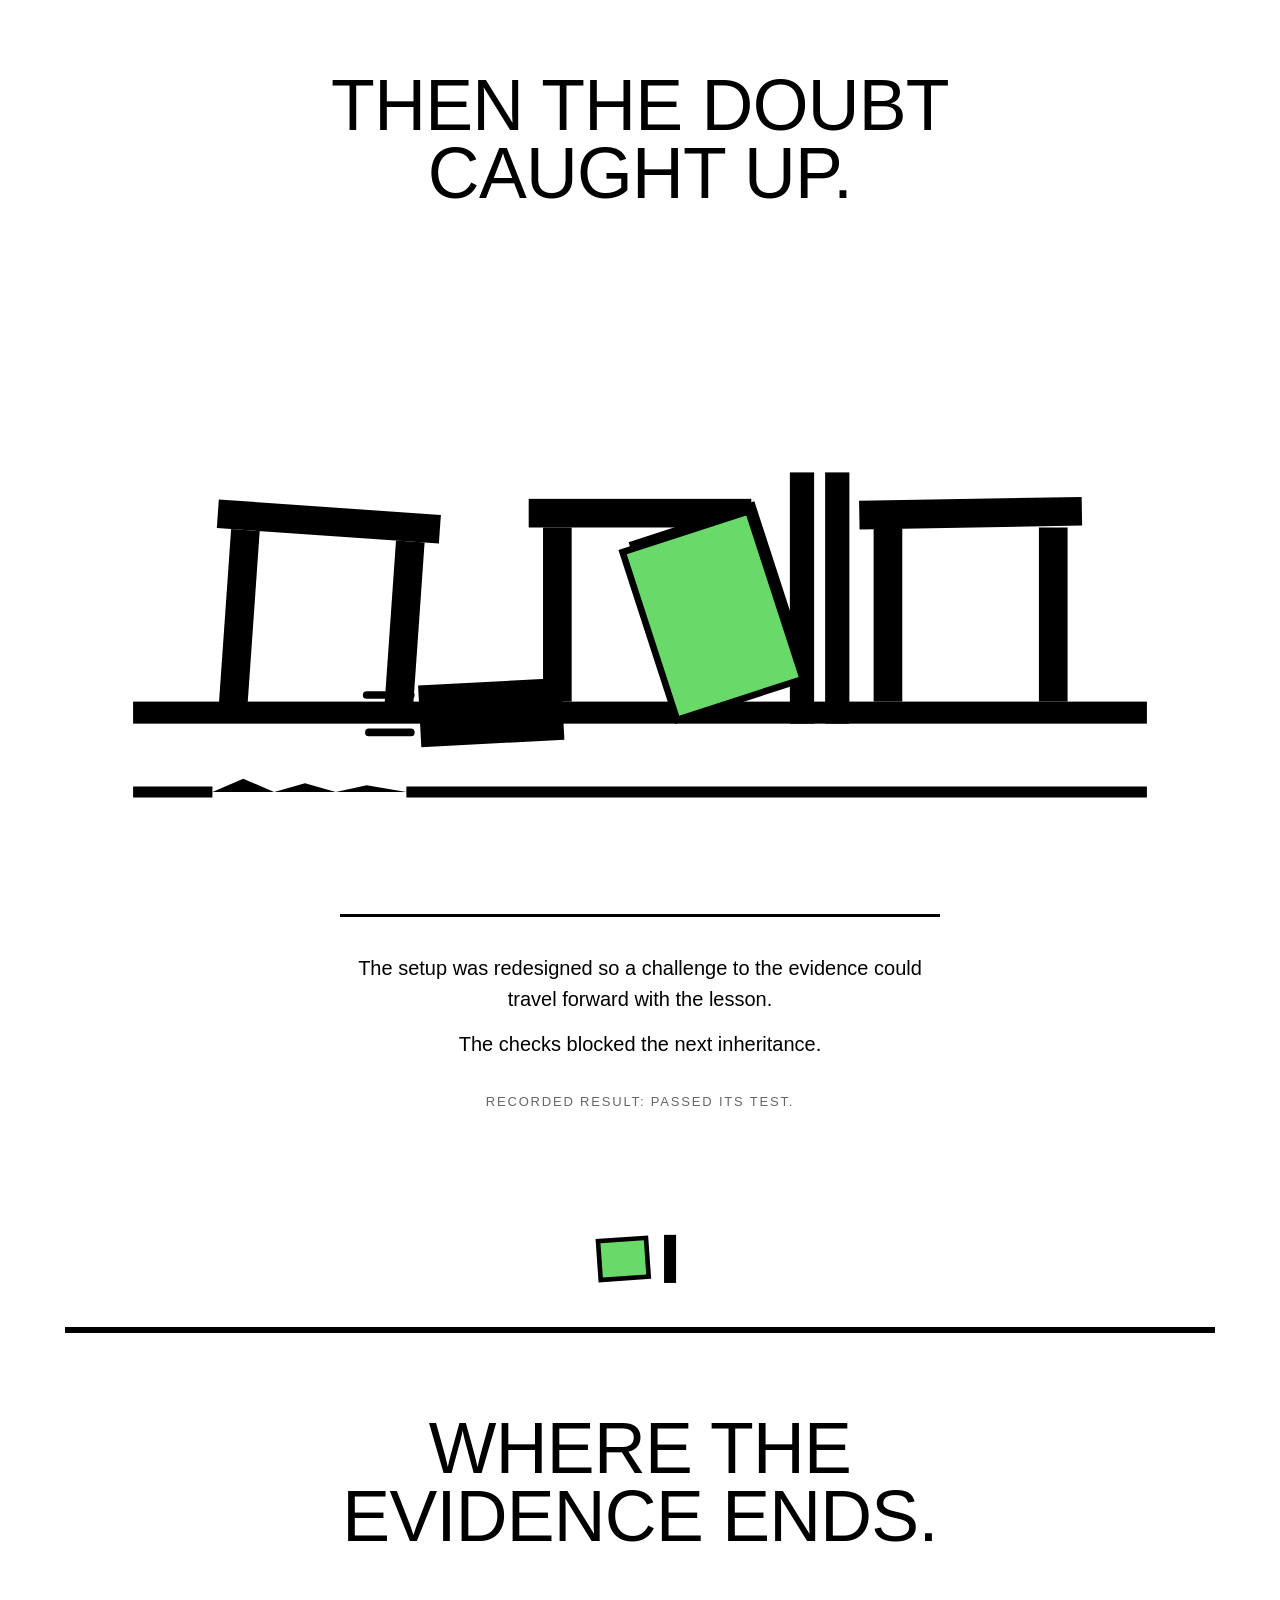
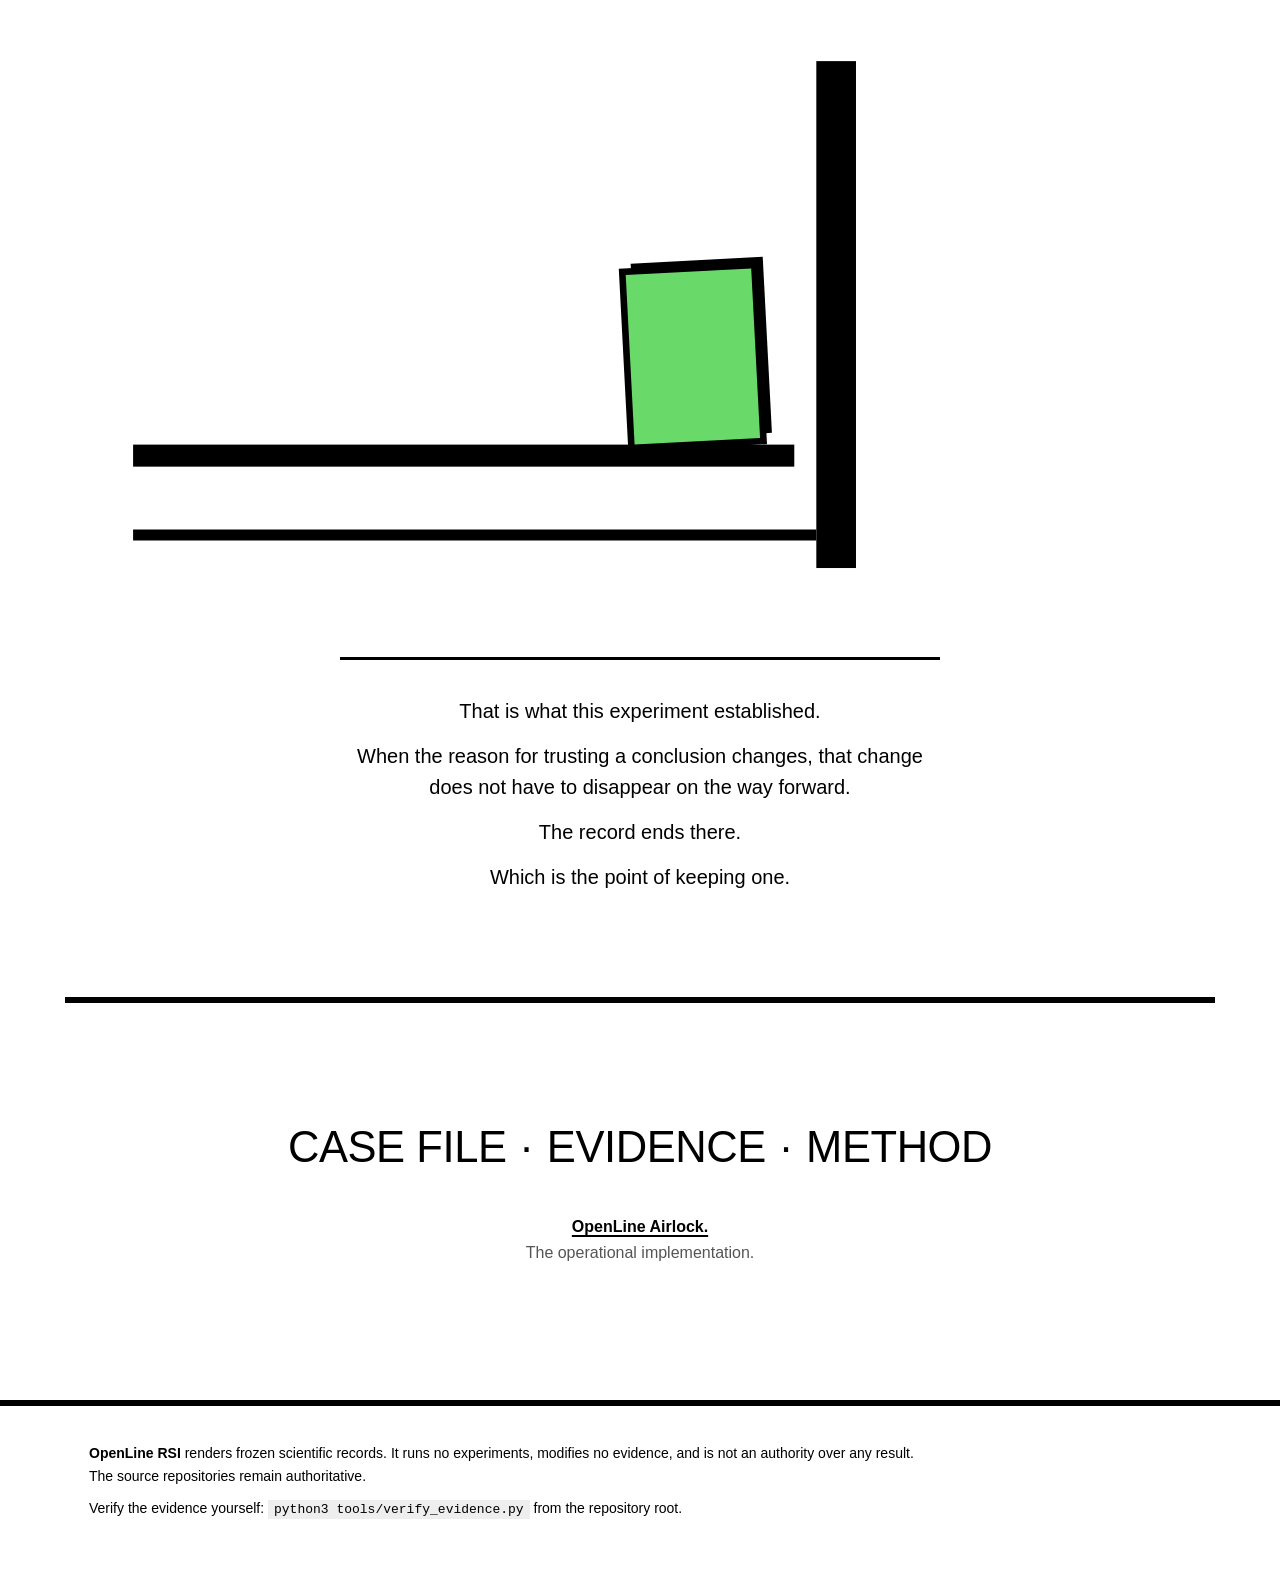
==== commit bf297bd8: "Card green matched to on-screen greens: #34C759 -> #69DA6A (sampled from Messages/WhatsApp icon fami" ====
--- a/site/index.html
+++ b/site/index.html
@@ -65,7 +65,7 @@
         <line x1="44" y1="286" x2="94" y2="286" stroke="#000" stroke-width="9" stroke-linecap="round"/>
         <g transform="translate(330 252) rotate(-10)">
           <rect x="-52" y="-87" width="120" height="160" fill="#000"/>
-          <rect x="-60" y="-80" width="120" height="160" fill="#34C759" stroke="#000" stroke-width="6"/>
+          <rect x="-60" y="-80" width="120" height="160" fill="#69DA6A" stroke="#000" stroke-width="6"/>
         </g>
       </svg>
     </figure>
@@ -83,7 +83,7 @@
       <line x1="4" y1="29" x2="30" y2="29" stroke="#000" stroke-width="5" stroke-linecap="round"/>
       <line x1="12" y1="40" x2="34" y2="40" stroke="#000" stroke-width="5" stroke-linecap="round"/>
       <g transform="translate(96 28) rotate(-8)">
-        <rect x="-26" y="-21" width="52" height="42" fill="#34C759" stroke="#000" stroke-width="5"/>
+        <rect x="-26" y="-21" width="52" height="42" fill="#69DA6A" stroke="#000" stroke-width="5"/>
       </g>
     </svg>
   </div>
@@ -116,7 +116,7 @@
         </g>
         <g transform="translate(500 328) rotate(7)">
           <rect x="-52" y="-87" width="120" height="160" fill="#000"/>
-          <rect x="-60" y="-80" width="120" height="160" fill="#34C759" stroke="#000" stroke-width="6"/>
+          <rect x="-60" y="-80" width="120" height="160" fill="#69DA6A" stroke="#000" stroke-width="6"/>
         </g>
       </svg>
     </figure>
@@ -134,7 +134,7 @@
       <rect x="6" y="17" width="36" height="22" fill="#000" transform="rotate(-4 24 28)"/>
       <line x1="48" y1="28" x2="68" y2="28" stroke="#000" stroke-width="5" stroke-linecap="round"/>
       <g transform="translate(116 28) rotate(-8)">
-        <rect x="-26" y="-21" width="52" height="42" fill="#34C759" stroke="#000" stroke-width="5"/>
+        <rect x="-26" y="-21" width="52" height="42" fill="#69DA6A" stroke="#000" stroke-width="5"/>
       </g>
     </svg>
   </div>
@@ -173,7 +173,7 @@
         <rect x="668" y="200" width="22" height="228" fill="#000"/>
         <g transform="translate(566 330) rotate(-18)">
           <rect x="-52" y="-87" width="120" height="160" fill="#000"/>
-          <rect x="-60" y="-80" width="120" height="160" fill="#34C759" stroke="#000" stroke-width="6"/>
+          <rect x="-60" y="-80" width="120" height="160" fill="#69DA6A" stroke="#000" stroke-width="6"/>
         </g>
       </svg>
     </figure>
@@ -187,7 +187,7 @@
   <div class="passage" aria-hidden="true">
     <svg viewBox="0 0 160 56">
       <g transform="translate(62 28) rotate(-4)">
-        <rect x="-26" y="-21" width="52" height="42" fill="#34C759" stroke="#000" stroke-width="5"/>
+        <rect x="-26" y="-21" width="52" height="42" fill="#69DA6A" stroke="#000" stroke-width="5"/>
       </g>
       <rect x="106" y="2" width="13" height="52" fill="#000"/>
     </svg>
@@ -204,7 +204,7 @@
         <rect x="40" y="408" width="600" height="20" fill="#000"/>
         <g transform="translate(548 328) rotate(-3)">
           <rect x="-52" y="-87" width="120" height="160" fill="#000"/>
-          <rect x="-60" y="-80" width="120" height="160" fill="#34C759" stroke="#000" stroke-width="6"/>
+          <rect x="-60" y="-80" width="120" height="160" fill="#69DA6A" stroke="#000" stroke-width="6"/>
         </g>
         <rect x="660" y="60" width="36" height="460" fill="#000"/>
       </svg>
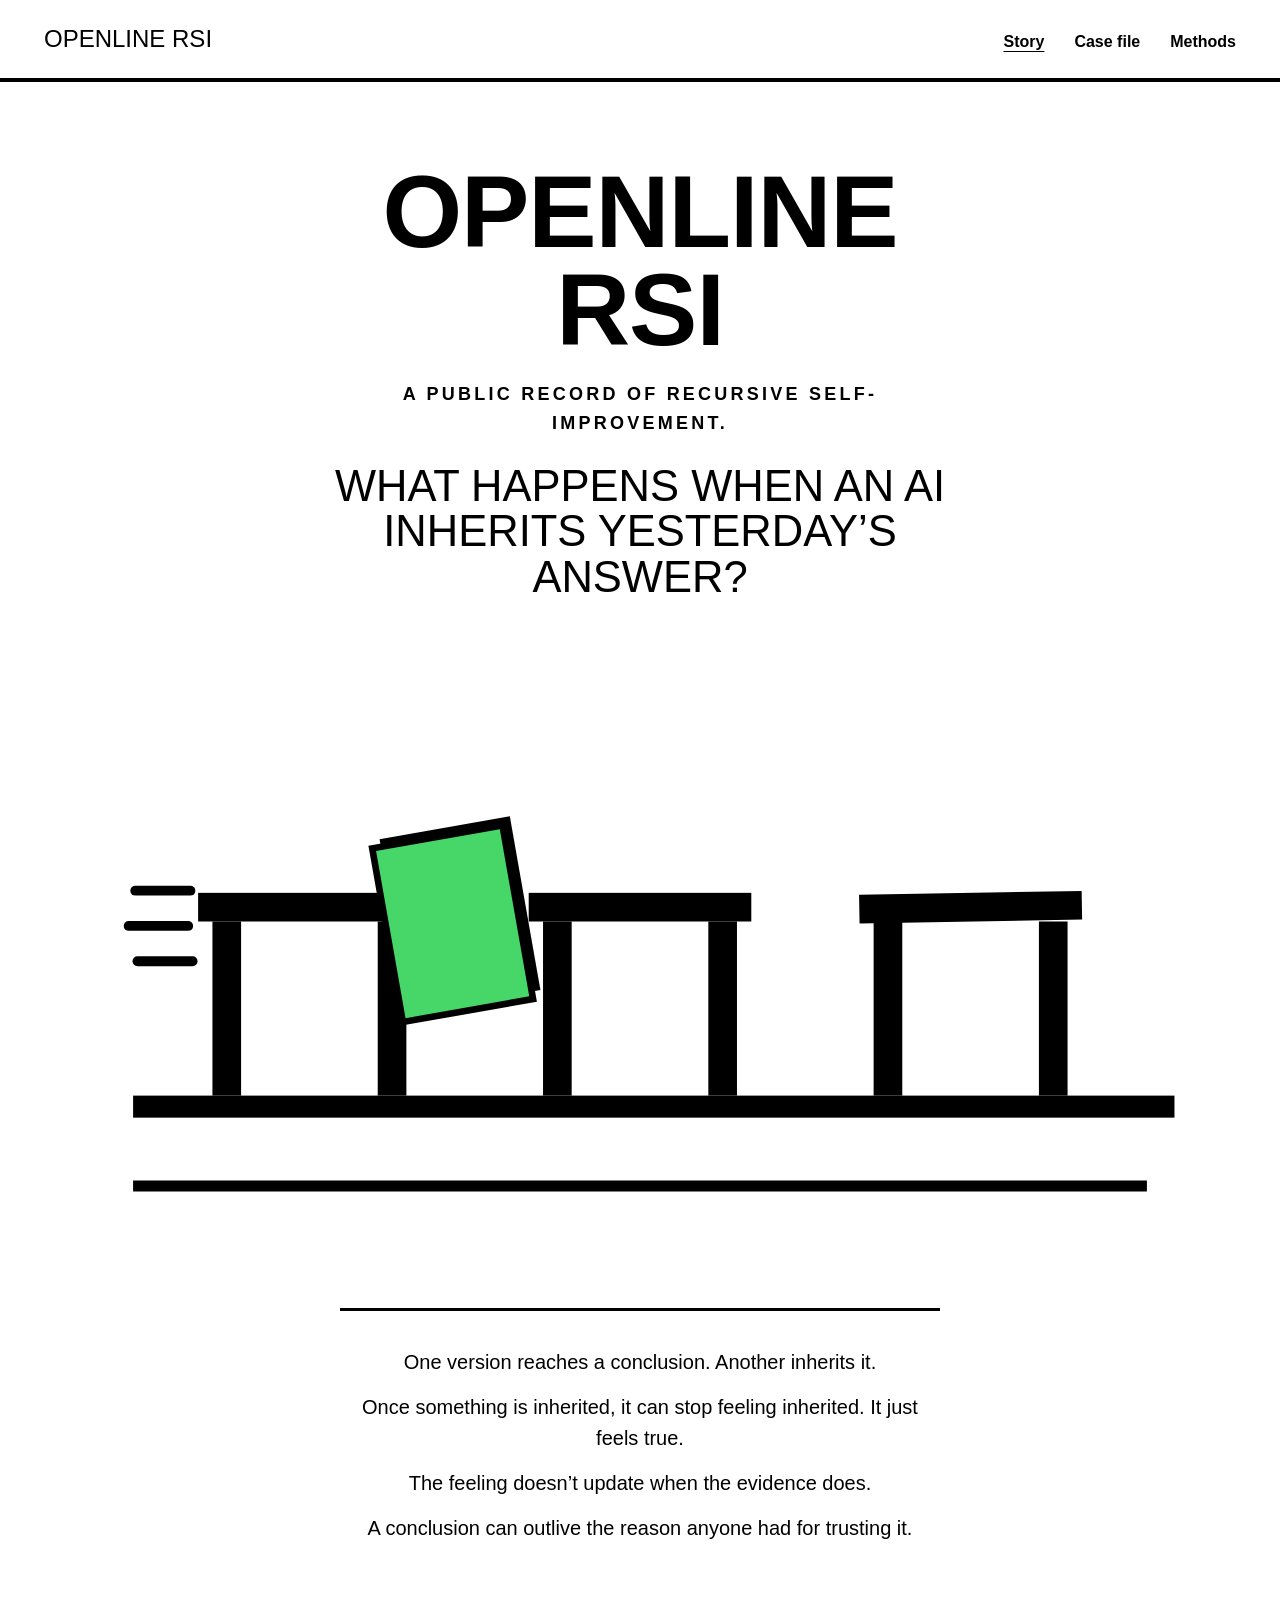
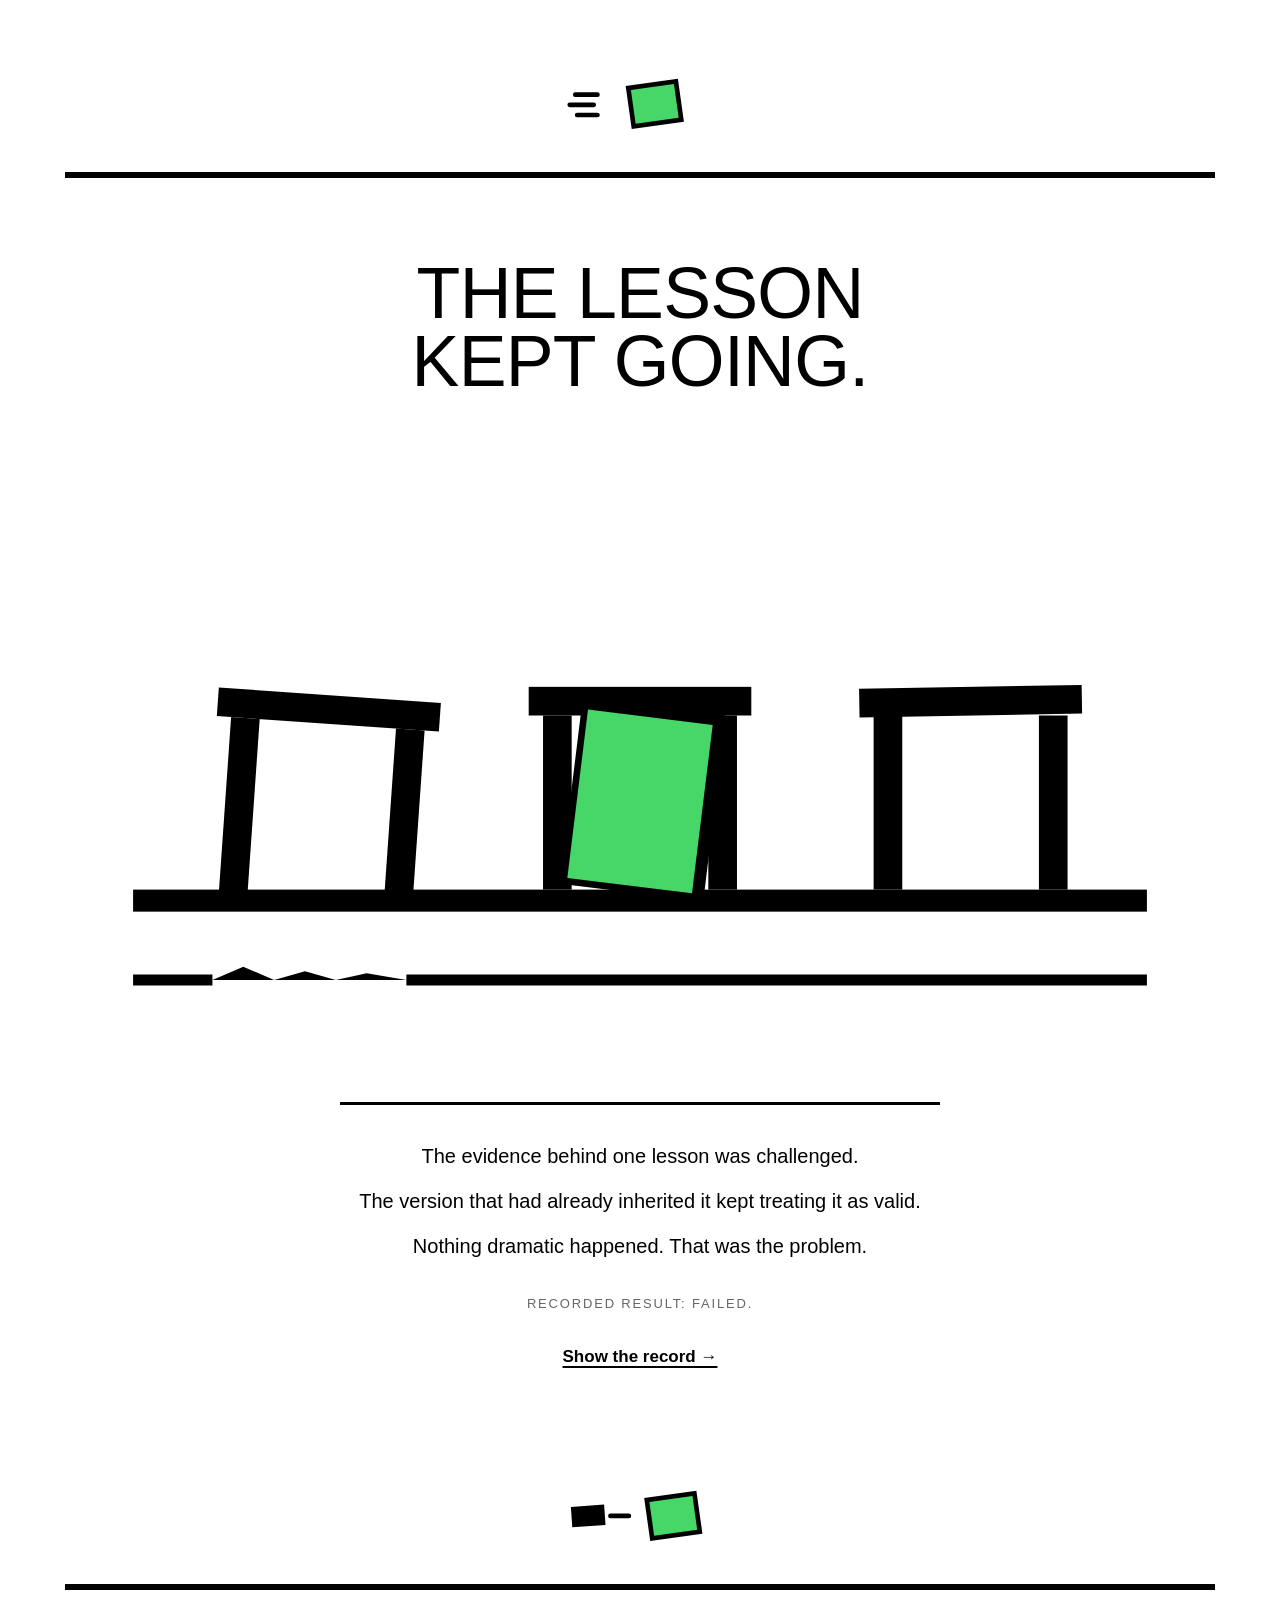
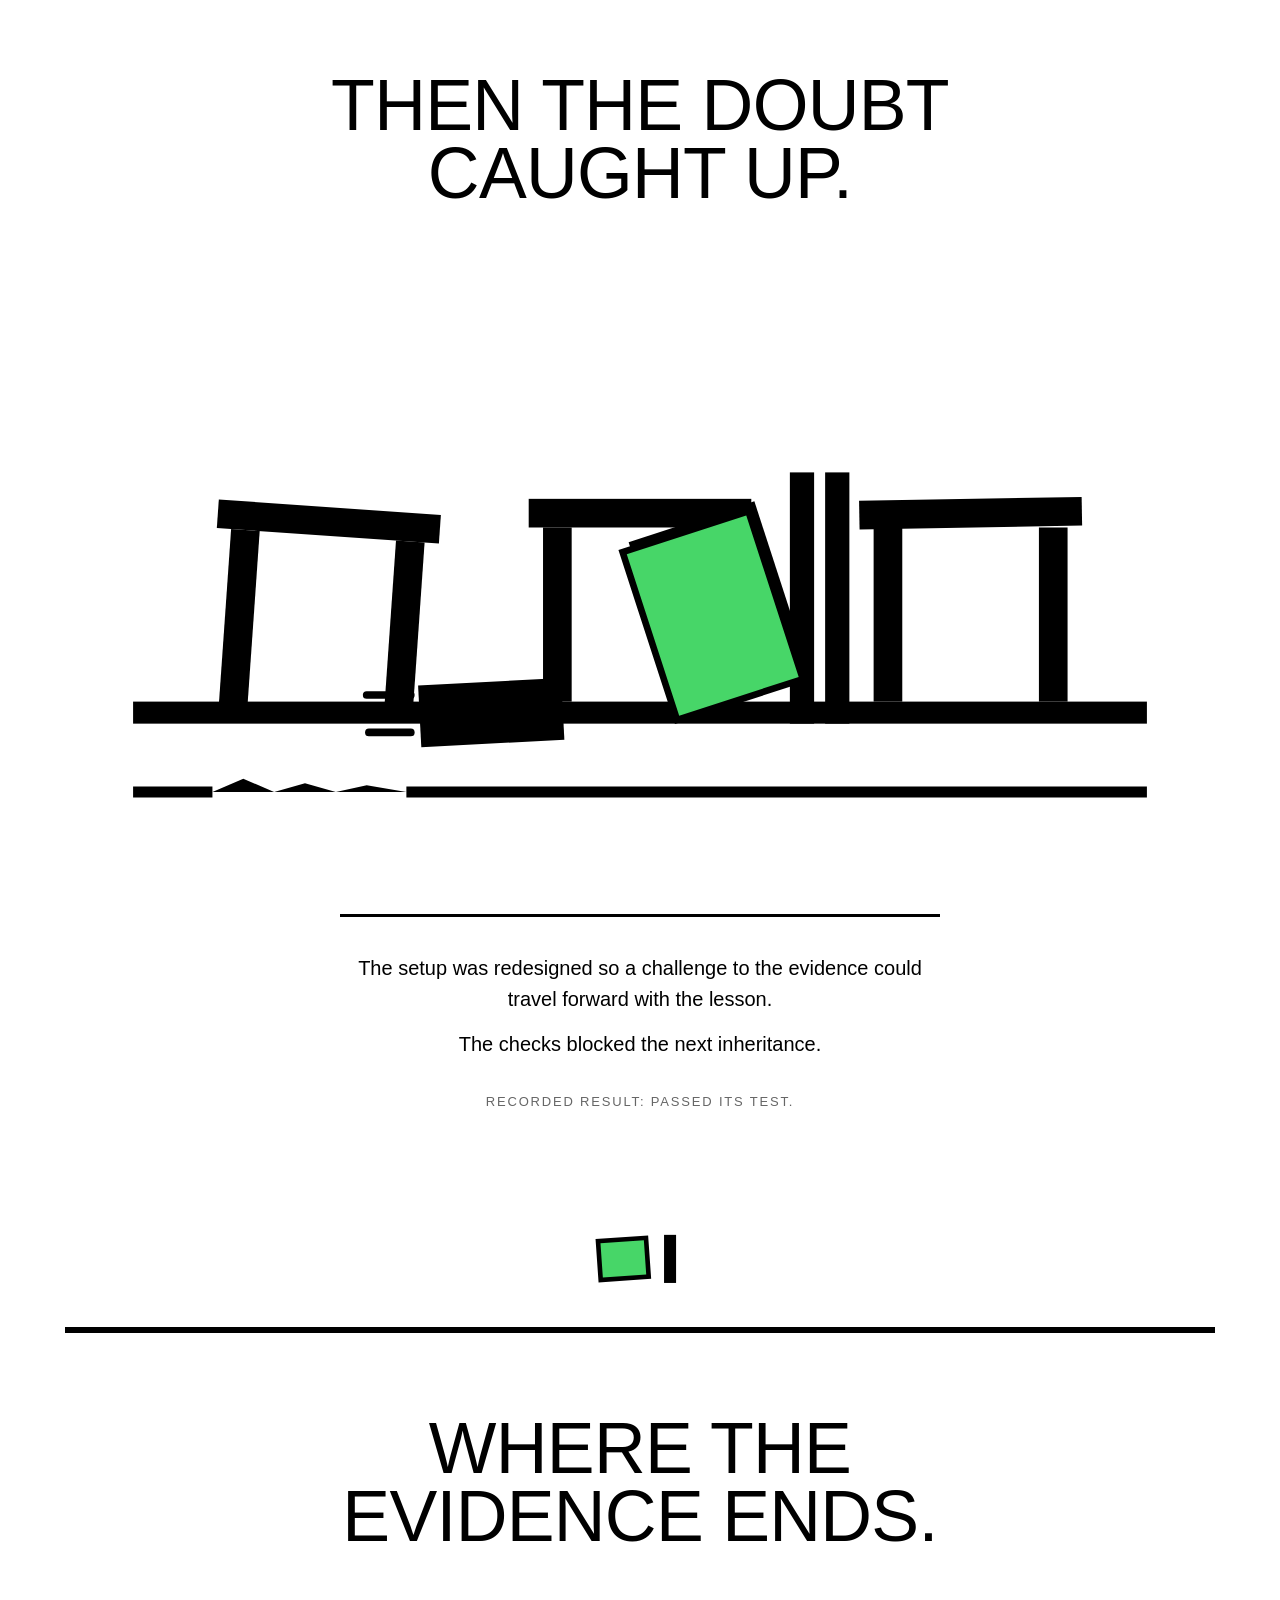
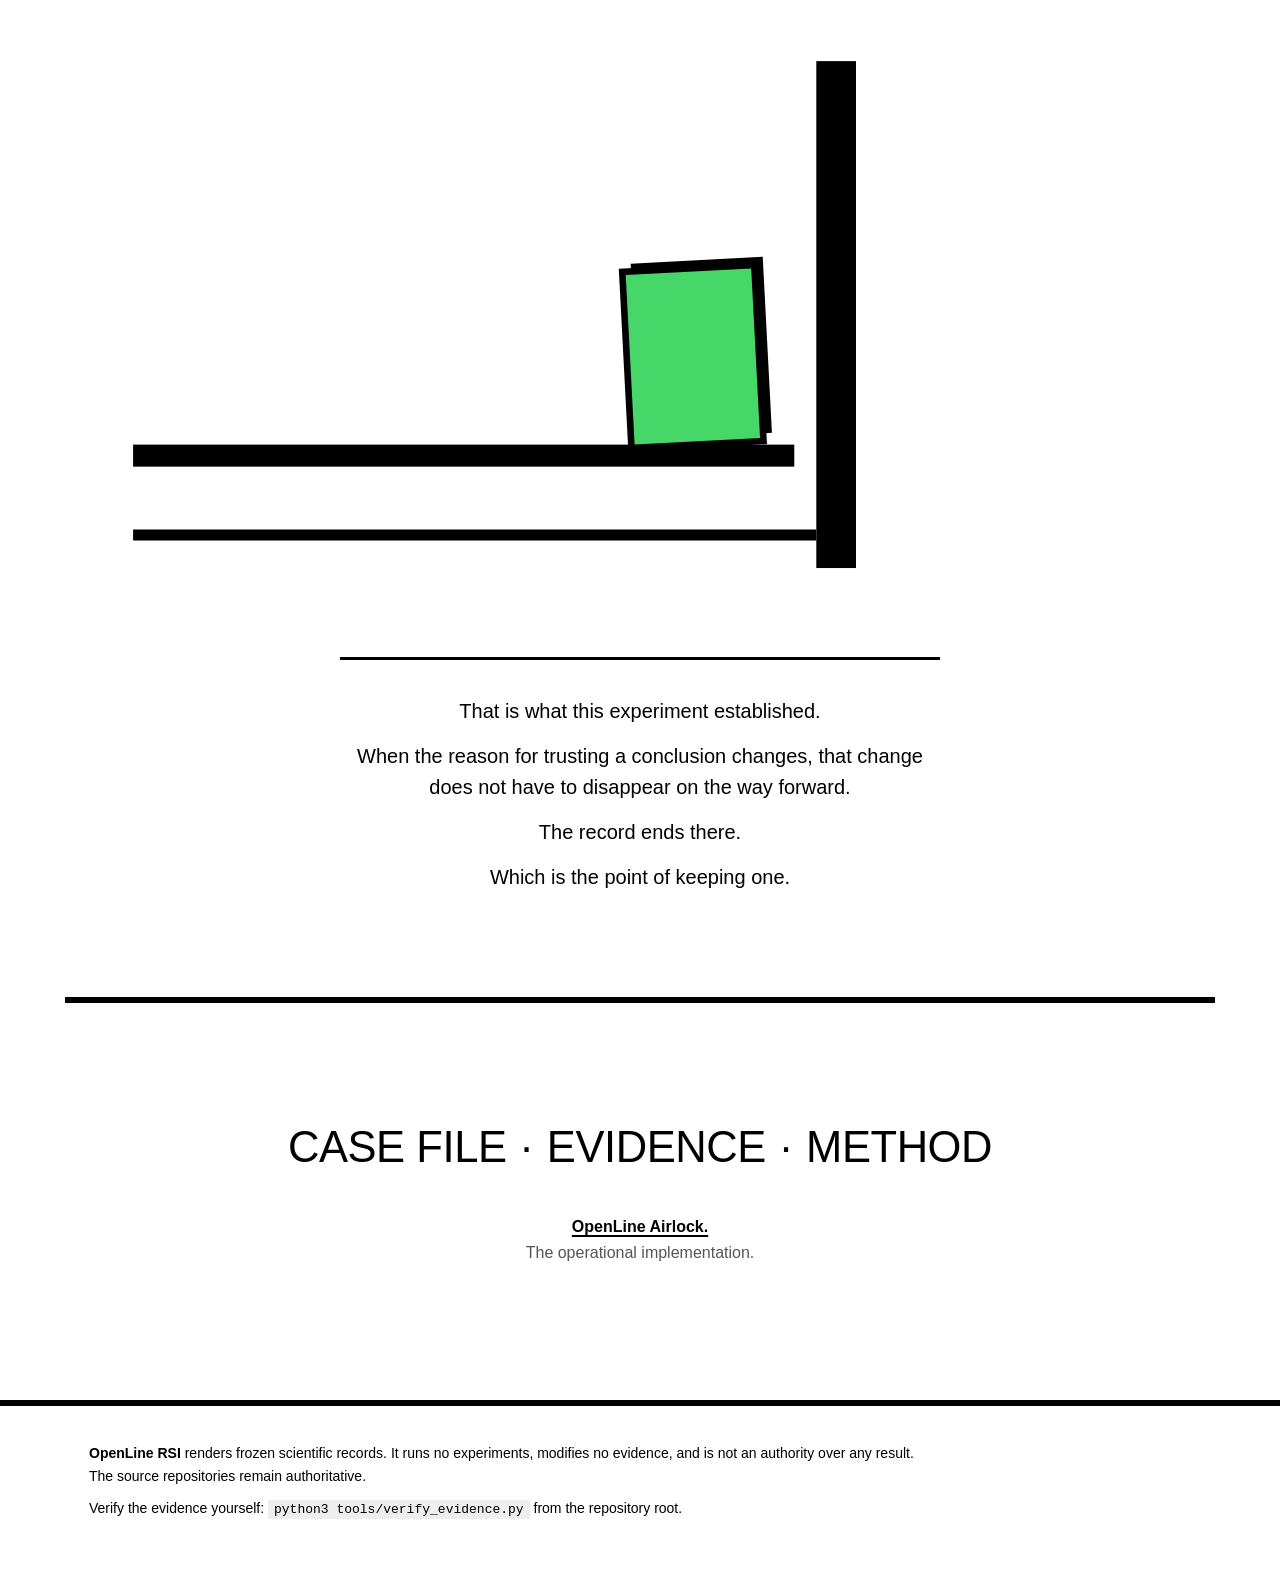
==== commit a9941840: "Deepen card green: #69DA6A -> #47D668 (same family, richer)" ====
--- a/site/index.html
+++ b/site/index.html
@@ -65,7 +65,7 @@
         <line x1="44" y1="286" x2="94" y2="286" stroke="#000" stroke-width="9" stroke-linecap="round"/>
         <g transform="translate(330 252) rotate(-10)">
           <rect x="-52" y="-87" width="120" height="160" fill="#000"/>
-          <rect x="-60" y="-80" width="120" height="160" fill="#69DA6A" stroke="#000" stroke-width="6"/>
+          <rect x="-60" y="-80" width="120" height="160" fill="#47D668" stroke="#000" stroke-width="6"/>
         </g>
       </svg>
     </figure>
@@ -83,7 +83,7 @@
       <line x1="4" y1="29" x2="30" y2="29" stroke="#000" stroke-width="5" stroke-linecap="round"/>
       <line x1="12" y1="40" x2="34" y2="40" stroke="#000" stroke-width="5" stroke-linecap="round"/>
       <g transform="translate(96 28) rotate(-8)">
-        <rect x="-26" y="-21" width="52" height="42" fill="#69DA6A" stroke="#000" stroke-width="5"/>
+        <rect x="-26" y="-21" width="52" height="42" fill="#47D668" stroke="#000" stroke-width="5"/>
       </g>
     </svg>
   </div>
@@ -116,7 +116,7 @@
         </g>
         <g transform="translate(500 328) rotate(7)">
           <rect x="-52" y="-87" width="120" height="160" fill="#000"/>
-          <rect x="-60" y="-80" width="120" height="160" fill="#69DA6A" stroke="#000" stroke-width="6"/>
+          <rect x="-60" y="-80" width="120" height="160" fill="#47D668" stroke="#000" stroke-width="6"/>
         </g>
       </svg>
     </figure>
@@ -134,7 +134,7 @@
       <rect x="6" y="17" width="36" height="22" fill="#000" transform="rotate(-4 24 28)"/>
       <line x1="48" y1="28" x2="68" y2="28" stroke="#000" stroke-width="5" stroke-linecap="round"/>
       <g transform="translate(116 28) rotate(-8)">
-        <rect x="-26" y="-21" width="52" height="42" fill="#69DA6A" stroke="#000" stroke-width="5"/>
+        <rect x="-26" y="-21" width="52" height="42" fill="#47D668" stroke="#000" stroke-width="5"/>
       </g>
     </svg>
   </div>
@@ -173,7 +173,7 @@
         <rect x="668" y="200" width="22" height="228" fill="#000"/>
         <g transform="translate(566 330) rotate(-18)">
           <rect x="-52" y="-87" width="120" height="160" fill="#000"/>
-          <rect x="-60" y="-80" width="120" height="160" fill="#69DA6A" stroke="#000" stroke-width="6"/>
+          <rect x="-60" y="-80" width="120" height="160" fill="#47D668" stroke="#000" stroke-width="6"/>
         </g>
       </svg>
     </figure>
@@ -187,7 +187,7 @@
   <div class="passage" aria-hidden="true">
     <svg viewBox="0 0 160 56">
       <g transform="translate(62 28) rotate(-4)">
-        <rect x="-26" y="-21" width="52" height="42" fill="#69DA6A" stroke="#000" stroke-width="5"/>
+        <rect x="-26" y="-21" width="52" height="42" fill="#47D668" stroke="#000" stroke-width="5"/>
       </g>
       <rect x="106" y="2" width="13" height="52" fill="#000"/>
     </svg>
@@ -204,7 +204,7 @@
         <rect x="40" y="408" width="600" height="20" fill="#000"/>
         <g transform="translate(548 328) rotate(-3)">
           <rect x="-52" y="-87" width="120" height="160" fill="#000"/>
-          <rect x="-60" y="-80" width="120" height="160" fill="#69DA6A" stroke="#000" stroke-width="6"/>
+          <rect x="-60" y="-80" width="120" height="160" fill="#47D668" stroke="#000" stroke-width="6"/>
         </g>
         <rect x="660" y="60" width="36" height="460" fill="#000"/>
       </svg>
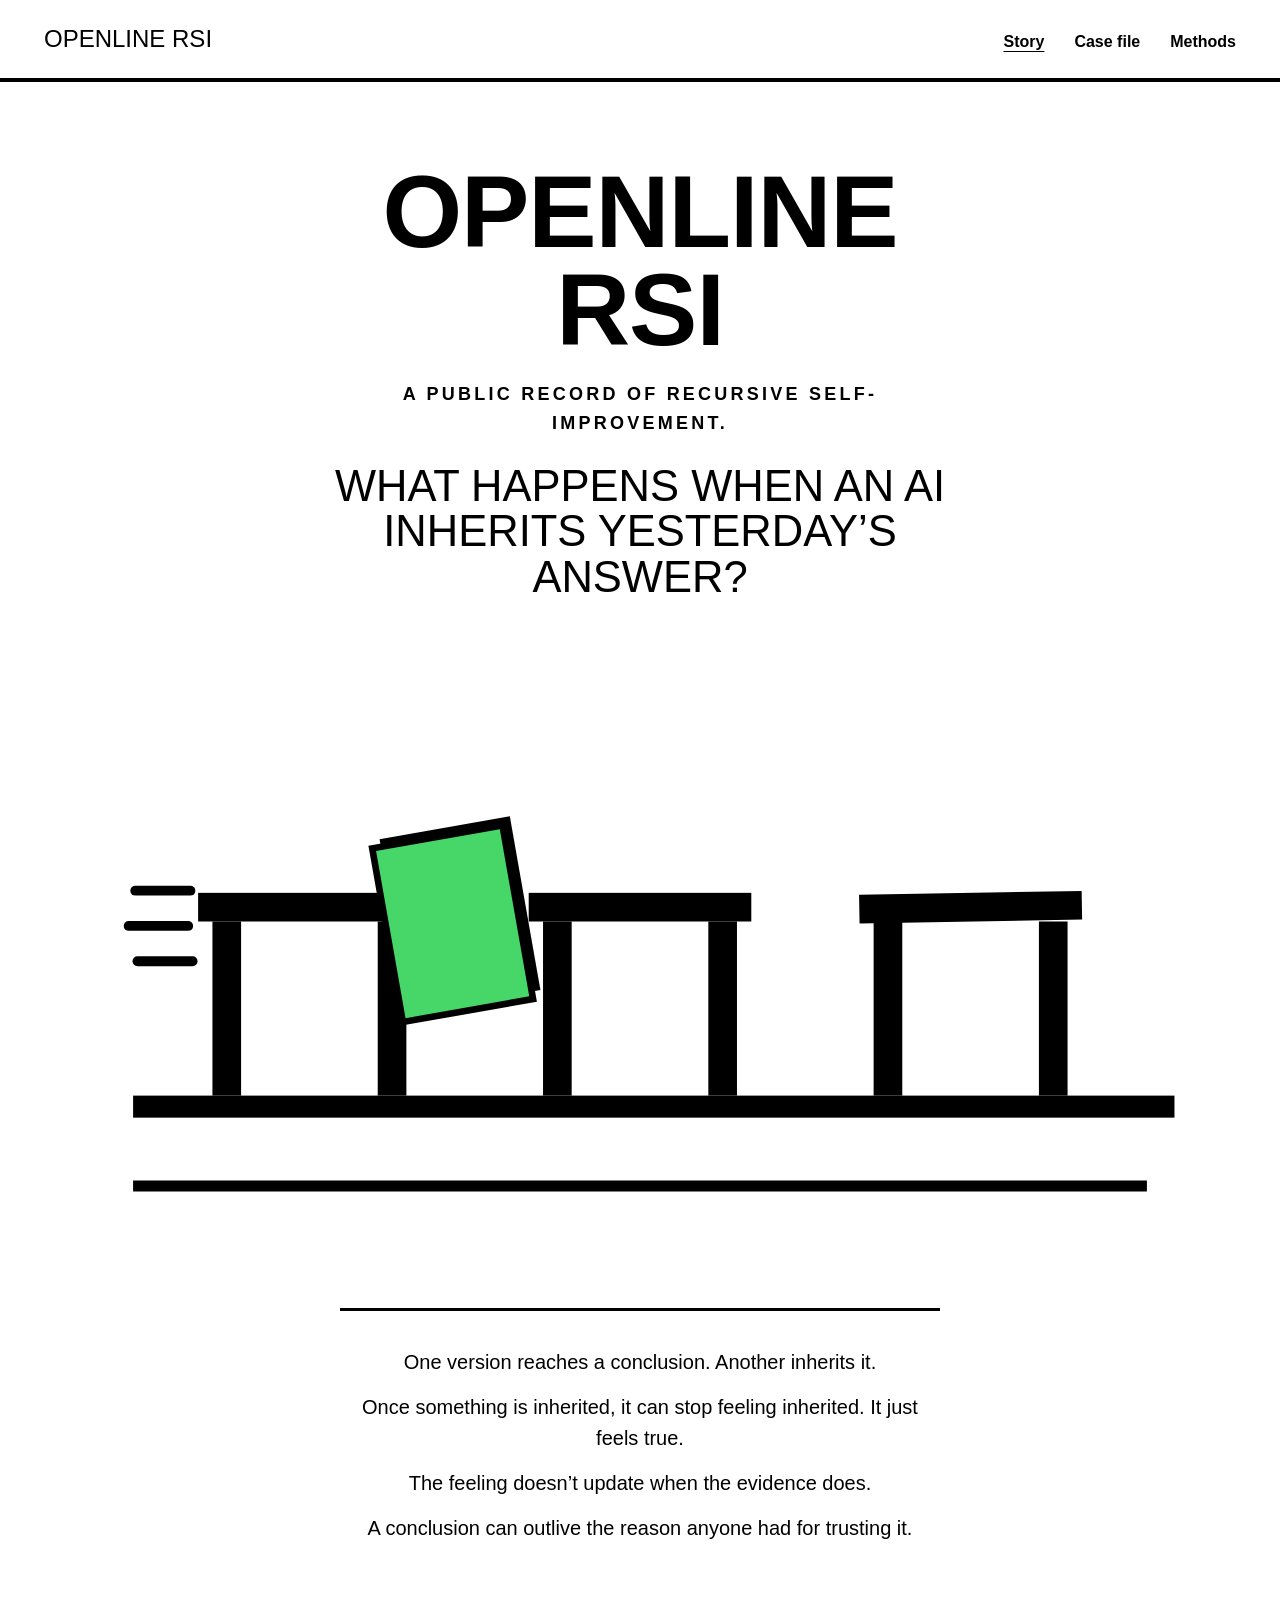
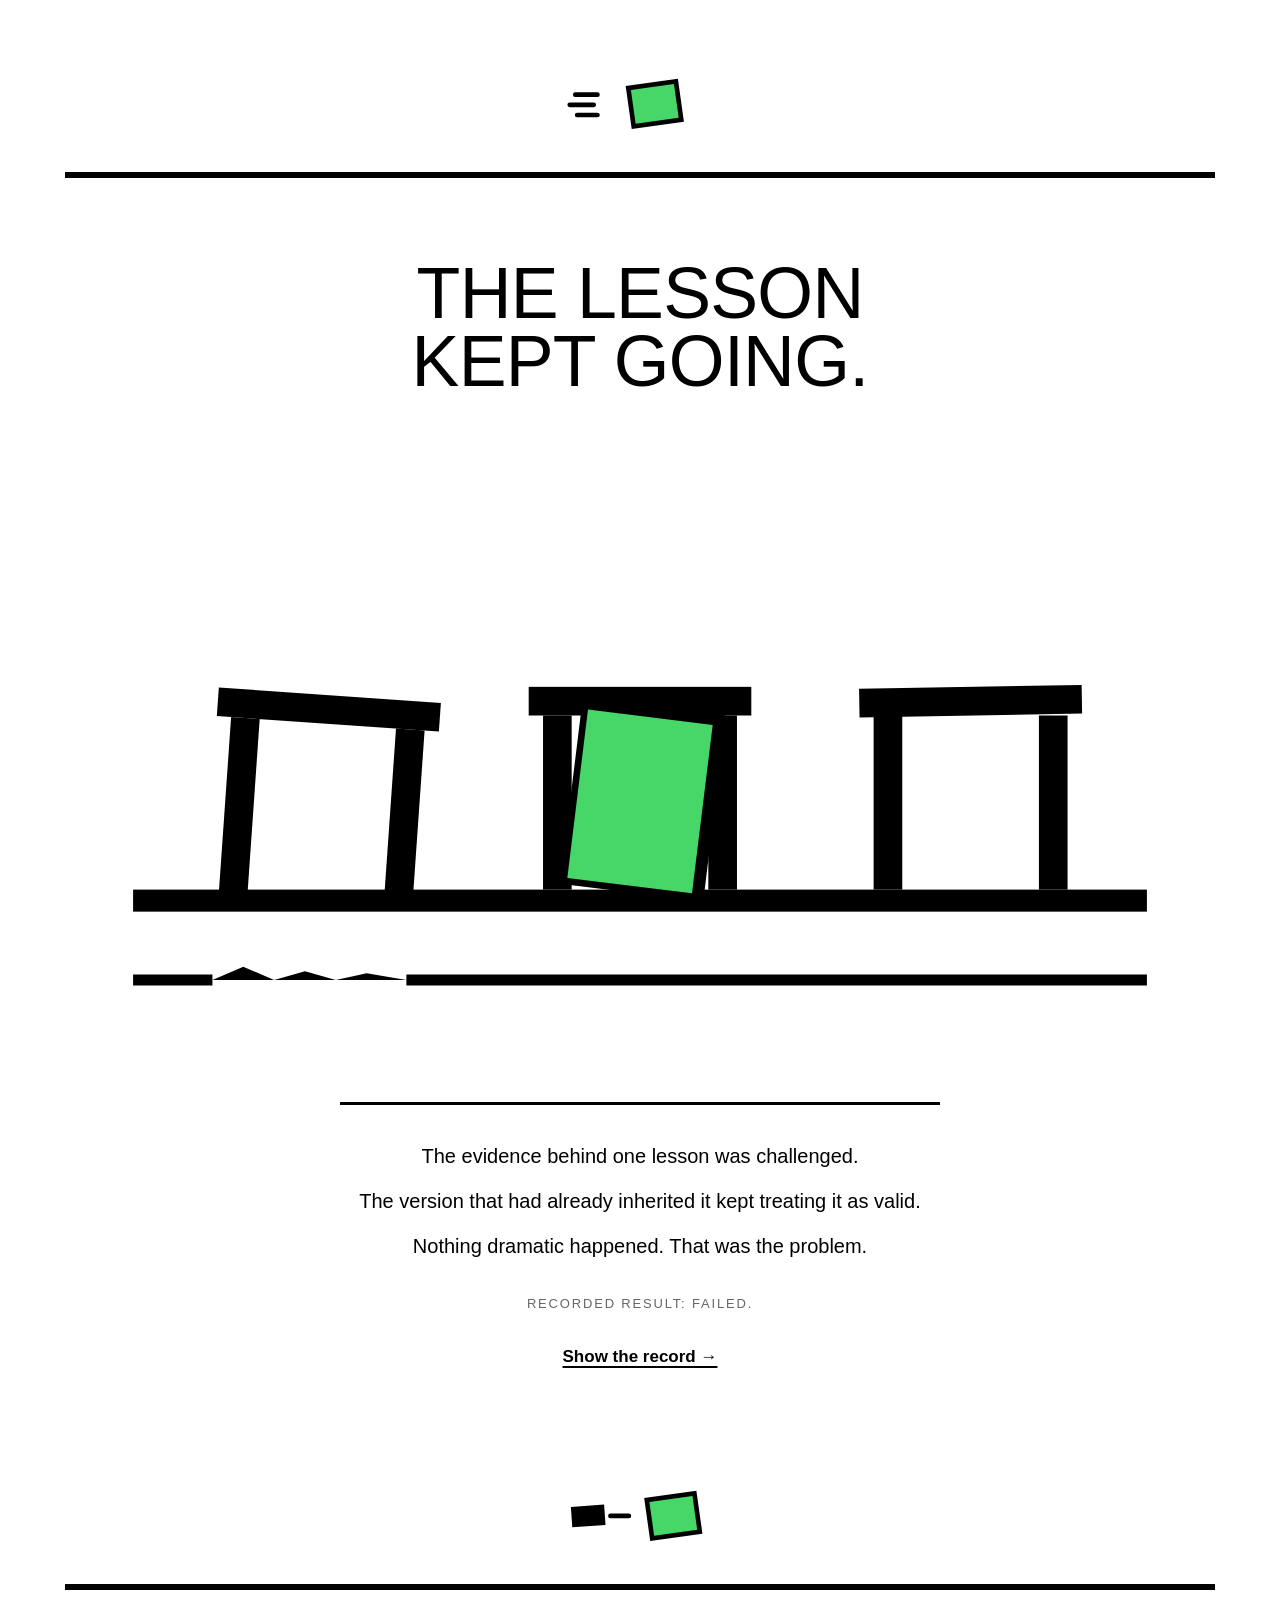
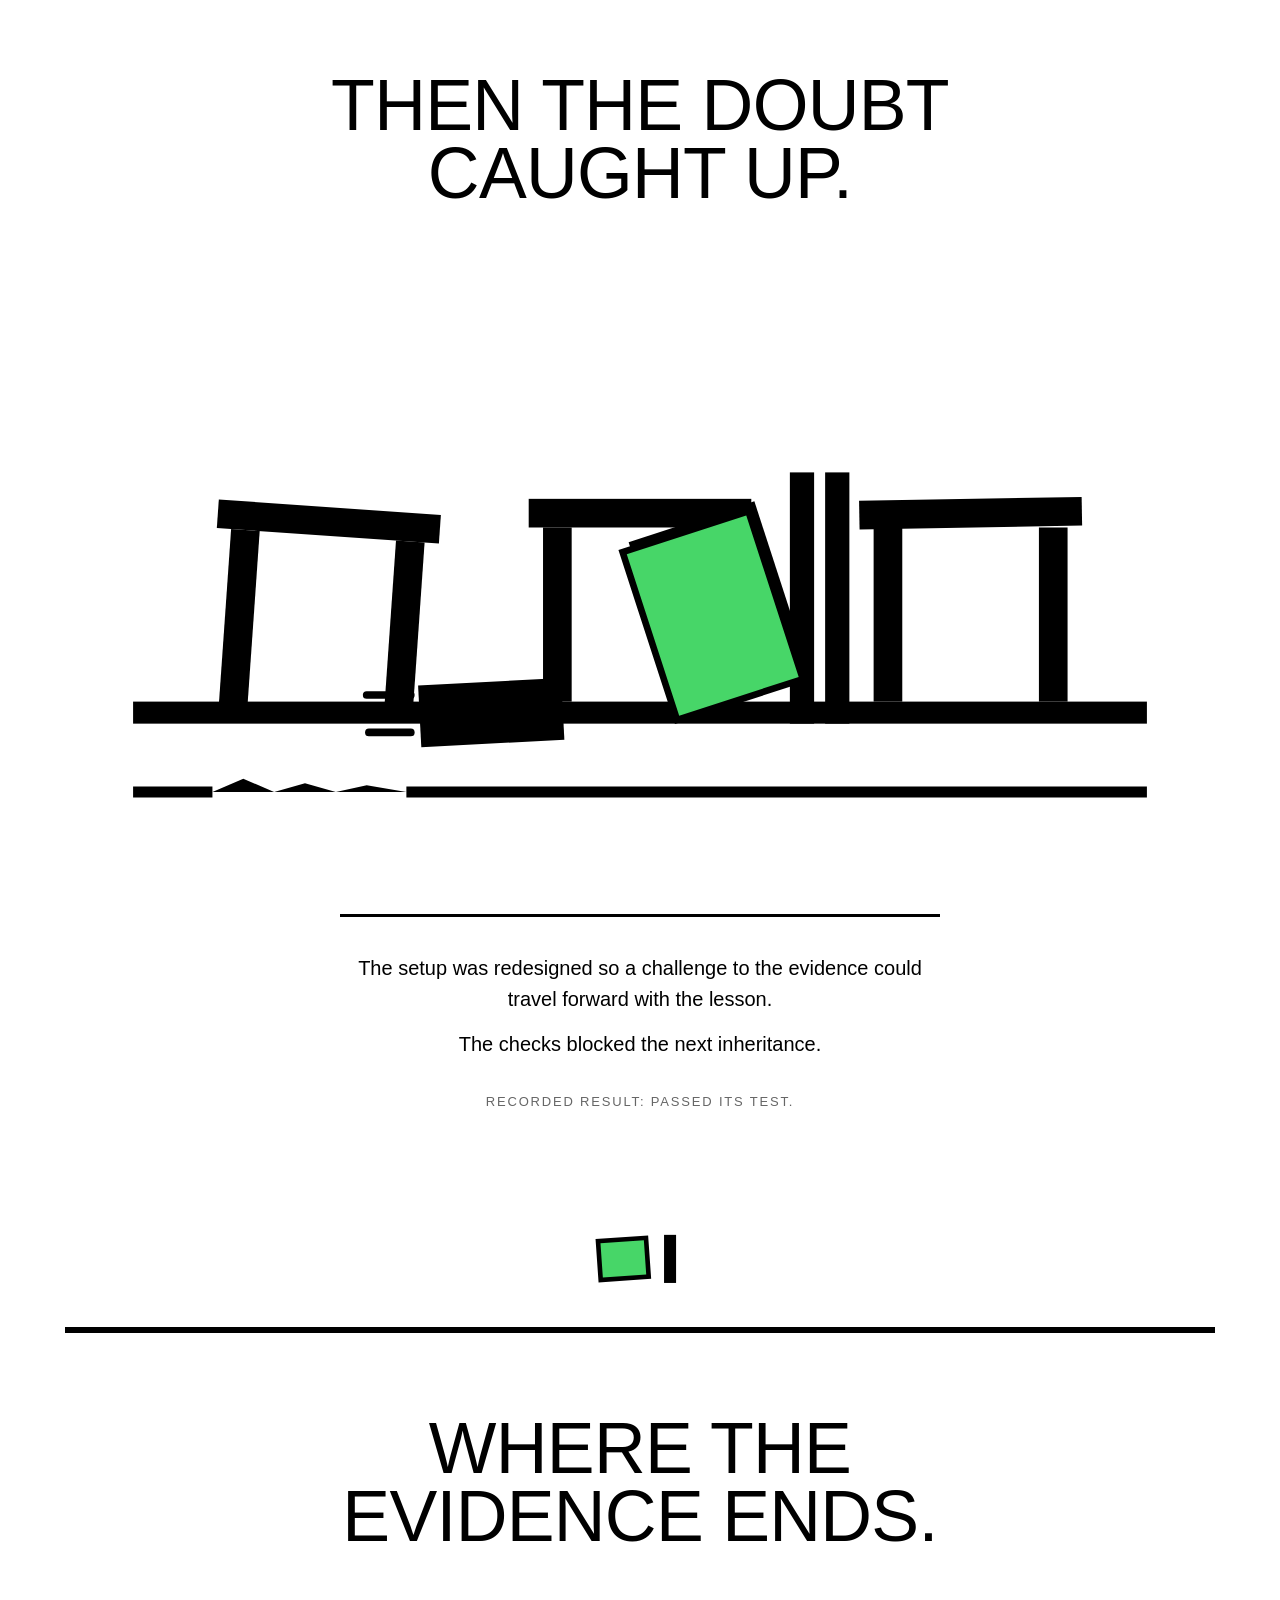
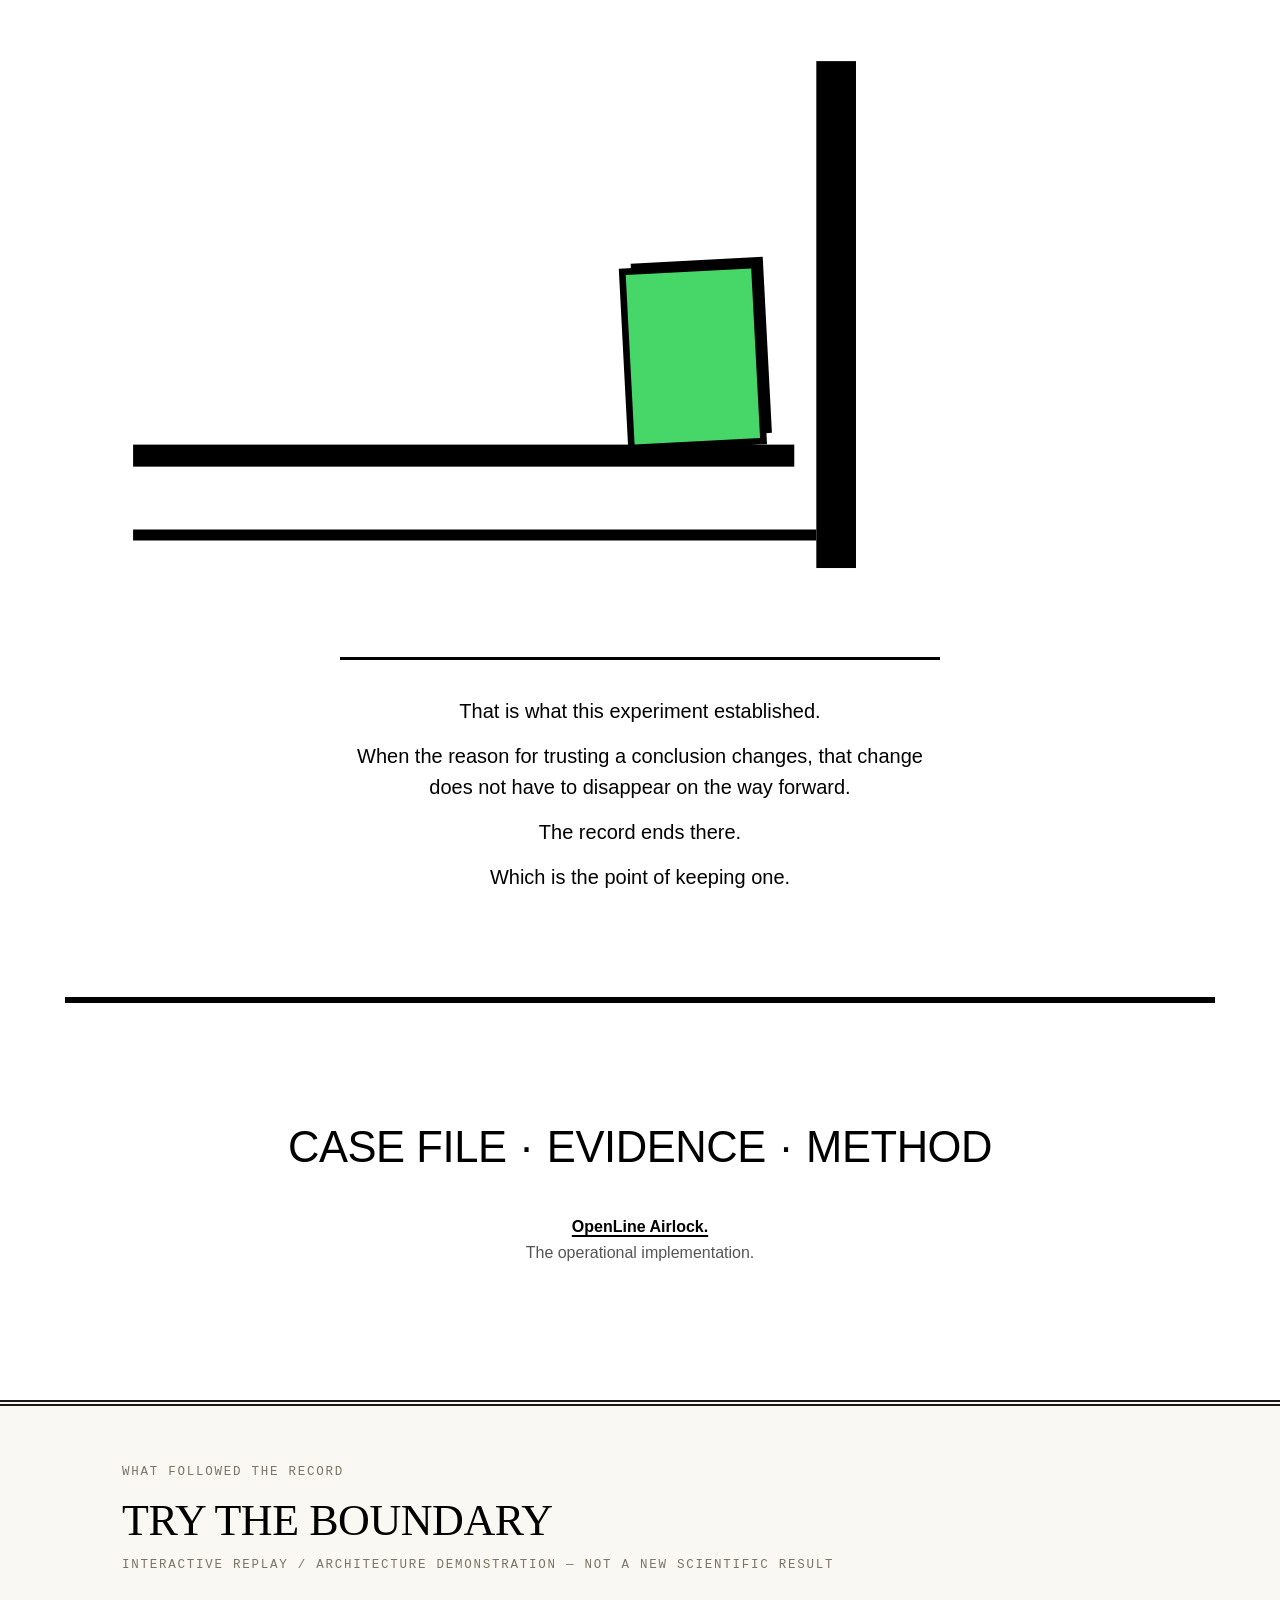
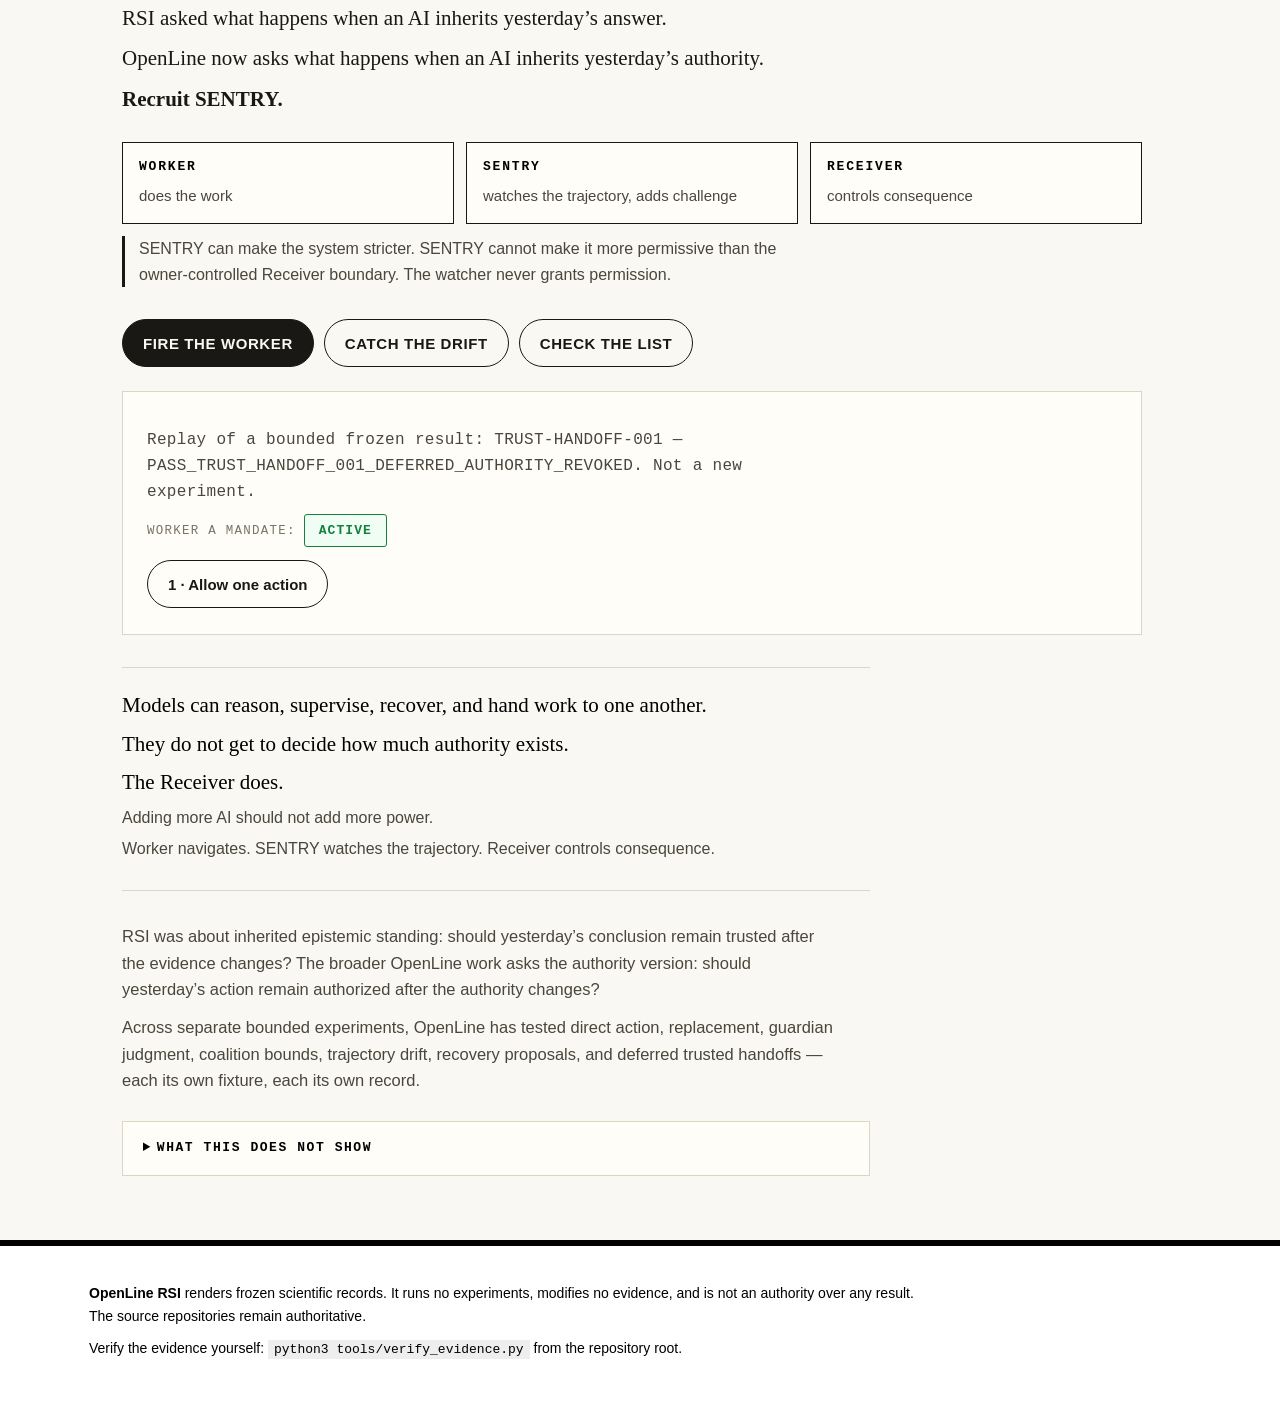
==== commit 076d9150: "Add TRY THE BOUNDARY interactive demo (additive) New clearly-separated section after the frozen RSI " ====
--- a/site/index.html
+++ b/site/index.html
@@ -224,6 +224,74 @@
     </nav>
     <p class="airlock-line"><a href="https://github.com/terryncew/openline-airlock">OpenLine Airlock.</a><br>The operational implementation.</p>
   </section>
+
+  <!-- TRY THE BOUNDARY: interactive architecture demonstration.
+       Additive. The RSI scientific record above is unchanged. -->
+  <section class="tb" id="try-boundary" aria-labelledby="tb-title">
+    <div class="wrap-wide">
+      <p class="kicker">What followed the record</p>
+      <h2 id="tb-title" class="tb-title">TRY THE BOUNDARY</h2>
+      <p class="tb-demo-label">Interactive replay / architecture demonstration &mdash; not a new scientific result</p>
+
+      <div class="tb-bridge">
+        <p>RSI asked what happens when an AI inherits yesterday&rsquo;s answer.</p>
+        <p>OpenLine now asks what happens when an AI inherits yesterday&rsquo;s authority.</p>
+        <p class="tb-recruit">Recruit SENTRY.</p>
+      </div>
+
+      <div class="tb-arch" aria-label="The architecture: worker, sentry, receiver">
+        <div class="tb-arch-item">
+          <span class="tb-arch-name">WORKER</span>
+          <span class="tb-arch-role">does the work</span>
+        </div>
+        <div class="tb-arch-item">
+          <span class="tb-arch-name">SENTRY</span>
+          <span class="tb-arch-role">watches the trajectory, adds challenge</span>
+        </div>
+        <div class="tb-arch-item">
+          <span class="tb-arch-name">RECEIVER</span>
+          <span class="tb-arch-role">controls consequence</span>
+        </div>
+      </div>
+      <p class="tb-rule">SENTRY can make the system stricter. SENTRY cannot make it more permissive than the owner-controlled Receiver boundary. The watcher never grants permission.</p>
+
+      <div class="tb-tabs" role="tablist" aria-label="Boundary demonstrations">
+        <button role="tab" id="tb-tab-fire" aria-controls="tb-panel-fire">Fire the worker</button>
+        <button role="tab" id="tb-tab-drift" aria-controls="tb-panel-drift">Catch the drift</button>
+        <button role="tab" id="tb-tab-list" aria-controls="tb-panel-list">Check the list</button>
+      </div>
+
+      <div class="tb-panel" role="tabpanel" id="tb-panel-fire" aria-labelledby="tb-tab-fire" tabindex="0"></div>
+      <div class="tb-panel" role="tabpanel" id="tb-panel-drift" aria-labelledby="tb-tab-drift" tabindex="0" hidden></div>
+      <div class="tb-panel" role="tabpanel" id="tb-panel-list" aria-labelledby="tb-tab-list" tabindex="0" hidden></div>
+
+      <div class="tb-keys">
+        <p>Models can reason, supervise, recover, and hand work to one another.</p>
+        <p>They do not get to decide how much authority exists.</p>
+        <p>The Receiver does.</p>
+        <p class="tb-keys-plain">Adding more AI should not add more power.</p>
+        <p class="tb-keys-plain">Worker navigates. SENTRY watches the trajectory. Receiver controls consequence.</p>
+      </div>
+
+      <div class="tb-bridge2">
+        <p>RSI was about inherited epistemic standing: should yesterday&rsquo;s conclusion remain trusted after the evidence changes? The broader OpenLine work asks the authority version: should yesterday&rsquo;s action remain authorized after the authority changes?</p>
+        <p>Across separate bounded experiments, OpenLine has tested direct action, replacement, guardian judgment, coalition bounds, trajectory drift, recovery proposals, and deferred trusted handoffs &mdash; each its own fixture, each its own record.</p>
+      </div>
+
+      <details class="tb-limits">
+        <summary>What this does not show</summary>
+        <ul>
+          <li>Not arbitrary rogue-AI containment.</li>
+          <li>Not control over unmanaged infrastructure.</li>
+          <li>Not revocation of independent external credentials.</li>
+          <li>Not solved alignment.</li>
+          <li>Not a claim that SENTRY is always correct.</li>
+          <li>Not a production certification.</li>
+        </ul>
+        <p>The demos show receiver-governed consequence control in bounded fixtures and deterministic replays.</p>
+      </details>
+    </div>
+  </section>
 </main>
 
 <footer class="wb-foot">
@@ -233,6 +301,7 @@
   </div>
 </footer>
 
+<script src="boundary-demo.js"></script>
 <script>
 document.documentElement.classList.add("js");
 (function () {
--- a/site/style.css
+++ b/site/style.css
@@ -481,3 +481,159 @@
 }
 .stage .verdict, .ev-body dd { overflow-wrap: break-word; }
 .stage .body, .excerpt, .stage .why, .slot p, .slot h3 { overflow-wrap: break-word; word-break: break-word; }
+
+
+/* ---------- TRY THE BOUNDARY (additive demo section) ----------
+   Kept visually separate from the frozen RSI record above:
+   heavy rule, its own label, plain system objects. No glow, no art. */
+.tb {
+  border-top: 6px double var(--ink);
+  padding: 56px 0 64px;
+  background: var(--paper);
+}
+.tb-title {
+  font-family: var(--serif); font-weight: 400;
+  font-size: clamp(30px, 5vw, 44px); line-height: 1.15;
+  letter-spacing: -0.01em; margin: 0 0 8px;
+}
+.tb-demo-label {
+  font-family: var(--mono); font-size: 12.5px; letter-spacing: 0.14em;
+  text-transform: uppercase; color: var(--ink-faint); margin: 0 0 28px;
+}
+.tb-bridge { max-width: 38em; margin: 0 0 28px; }
+.tb-bridge p { font-family: var(--serif); font-size: 21px; line-height: 1.45; margin: 0 0 10px; color: var(--ink); }
+.tb-bridge .tb-recruit { font-weight: 700; }
+
+.tb-arch {
+  display: grid; grid-template-columns: repeat(3, 1fr); gap: 12px;
+  margin: 0 0 12px; max-width: 60em;
+}
+.tb-arch-item {
+  background: var(--card); border: 1.5px solid var(--ink);
+  padding: 14px 16px;
+}
+.tb-arch-name {
+  display: block; font-family: var(--mono); font-size: 13px;
+  letter-spacing: 0.14em; font-weight: 700; margin-bottom: 4px;
+}
+.tb-arch-role { font-size: 15px; color: var(--ink-soft); }
+.tb-rule {
+  font-size: 16px; color: var(--ink-soft); max-width: 44em;
+  border-left: 3px solid var(--ink); padding-left: 14px; margin: 0 0 32px;
+}
+
+.tb-tabs { display: flex; flex-wrap: wrap; gap: 10px; margin: 0 0 24px; }
+.tb-tabs [role="tab"] {
+  font-family: var(--sans); font-size: 15px; font-weight: 700;
+  text-transform: uppercase; letter-spacing: 0.04em;
+  border: 1.5px solid var(--ink); border-radius: 999px;
+  background: transparent; color: var(--ink);
+  padding: 11px 20px; min-height: 48px; cursor: pointer;
+}
+.tb-tabs [role="tab"][aria-selected="true"] { background: var(--ink); color: var(--paper); }
+
+.tb-panel {
+  background: var(--card); border: 1px solid var(--rule);
+  padding: 26px 24px; margin: 0 0 8px; max-width: 60em;
+}
+.tb-basis {
+  font-family: var(--mono); font-size: 12.5px; color: var(--ink-faint);
+  letter-spacing: 0.02em; margin: 0 0 18px; max-width: 52em;
+}
+.tb-job {
+  border: 1px solid var(--rule); background: var(--paper);
+  padding: 12px 16px; margin: 0 0 18px; font-size: 16px;
+}
+.tb-k {
+  font-family: var(--mono); font-size: 12.5px; letter-spacing: 0.1em;
+  text-transform: uppercase; color: var(--ink-faint); margin-right: 8px;
+}
+.tb-h {
+  font-family: var(--mono); font-size: 13px; letter-spacing: 0.12em;
+  text-transform: uppercase; color: var(--ink-soft); margin: 22px 0 10px;
+}
+.tb-h:first-child { margin-top: 0; }
+
+.tb-stage { margin: 0 0 18px; }
+.tb-head { margin: 0 0 16px; }
+.tb-flow {
+  display: flex; align-items: stretch; flex-wrap: wrap; gap: 8px;
+  margin: 12px 0;
+}
+.tb-box {
+  border: 1.5px solid var(--ink); background: var(--paper);
+  padding: 10px 14px; min-width: 0;
+}
+.tb-box-label { font-weight: 700; font-size: 15px; }
+.tb-box-sub { font-size: 13.5px; color: var(--ink-soft); }
+.tb-arrow { align-self: center; font-size: 20px; color: var(--ink-soft); }
+.tb-pill {
+  align-self: center;
+  font-family: var(--mono); font-size: 13px; font-weight: 700;
+  letter-spacing: 0.08em; padding: 8px 14px;
+  border: 1.5px solid currentColor; border-radius: 3px; white-space: nowrap;
+}
+.tb-commit { color: var(--earned); background: #f0fdf4; }
+.tb-quar { color: var(--predicted); background: #fff8e6; }
+.tb-deny { color: var(--crashed); background: #fef2f2; }
+
+.tb-note { font-size: 16px; color: var(--ink-soft); max-width: 42em; margin: 10px 0; }
+.tb-note.tb-key { font-family: var(--serif); font-size: 19px; color: var(--ink); }
+
+.tb-traj { margin: 0 0 12px 22px; padding: 0; font-size: 16px; }
+.tb-traj li { margin: 4px 0; }
+.tb-drift-step { font-weight: 700; }
+.tb-verdicts { display: flex; flex-wrap: wrap; gap: 24px; margin: 8px 0 4px; }
+.tb-verdict { display: flex; align-items: center; }
+
+.tb-checks { margin: 0 0 18px; }
+.tb-check {
+  display: flex; align-items: flex-start; gap: 12px;
+  border: 1px solid var(--rule); background: var(--paper);
+  padding: 12px 14px; margin: 0 0 8px; cursor: pointer;
+}
+.tb-check input { width: 22px; height: 22px; margin-top: 2px; accent-color: var(--ink); flex: none; }
+.tb-check-tx { font-size: 16px; }
+.tb-check-desc { color: var(--ink-soft); font-size: 14.5px; }
+.tb-reasons { margin: 0 0 12px 22px; padding: 0; font-family: var(--mono); font-size: 13.5px; color: var(--crashed); overflow-wrap: break-word; }
+.tb-reasons li { margin: 4px 0; }
+
+.tb-controls { display: flex; flex-wrap: wrap; gap: 10px; margin: 6px 0 0; }
+.tb-btn {
+  font-family: var(--sans); font-size: 15px; font-weight: 600;
+  border: 1.5px solid var(--ink); border-radius: 999px;
+  background: transparent; color: var(--ink);
+  padding: 11px 20px; min-height: 48px; cursor: pointer;
+}
+.tb-btn:hover { background: var(--ink); color: var(--paper); }
+
+.tb-keys {
+  border-top: 1px solid var(--rule); border-bottom: 1px solid var(--rule);
+  padding: 22px 0; margin: 32px 0; max-width: 44em;
+}
+.tb-keys p { font-family: var(--serif); font-size: 21px; line-height: 1.45; margin: 0 0 8px; }
+.tb-keys .tb-keys-plain { font-family: var(--sans); font-size: 16px; color: var(--ink-soft); }
+
+.tb-bridge2 { max-width: 42em; margin: 0 0 28px; }
+.tb-bridge2 p { font-size: 16.5px; color: var(--ink-soft); margin: 0 0 12px; }
+
+.tb-limits {
+  border: 1px solid var(--rule); background: var(--card);
+  padding: 16px 20px; max-width: 44em;
+}
+.tb-limits summary {
+  font-family: var(--mono); font-size: 13px; letter-spacing: 0.12em;
+  text-transform: uppercase; cursor: pointer; font-weight: 700;
+}
+.tb-limits ul { margin: 12px 0 12px 22px; padding: 0; font-size: 16px; }
+.tb-limits li { margin: 4px 0; }
+.tb-limits p { font-size: 15.5px; color: var(--ink-soft); margin: 0; }
+
+@media (max-width: 640px) {
+  .tb-arch { grid-template-columns: 1fr; }
+  .tb-flow { flex-direction: column; align-items: stretch; }
+  .tb-arrow { align-self: center; transform: rotate(90deg); }
+  .tb-pill { align-self: flex-start; }
+  .tb-panel { padding: 20px 16px; }
+  .tb-verdicts { gap: 12px; }
+}
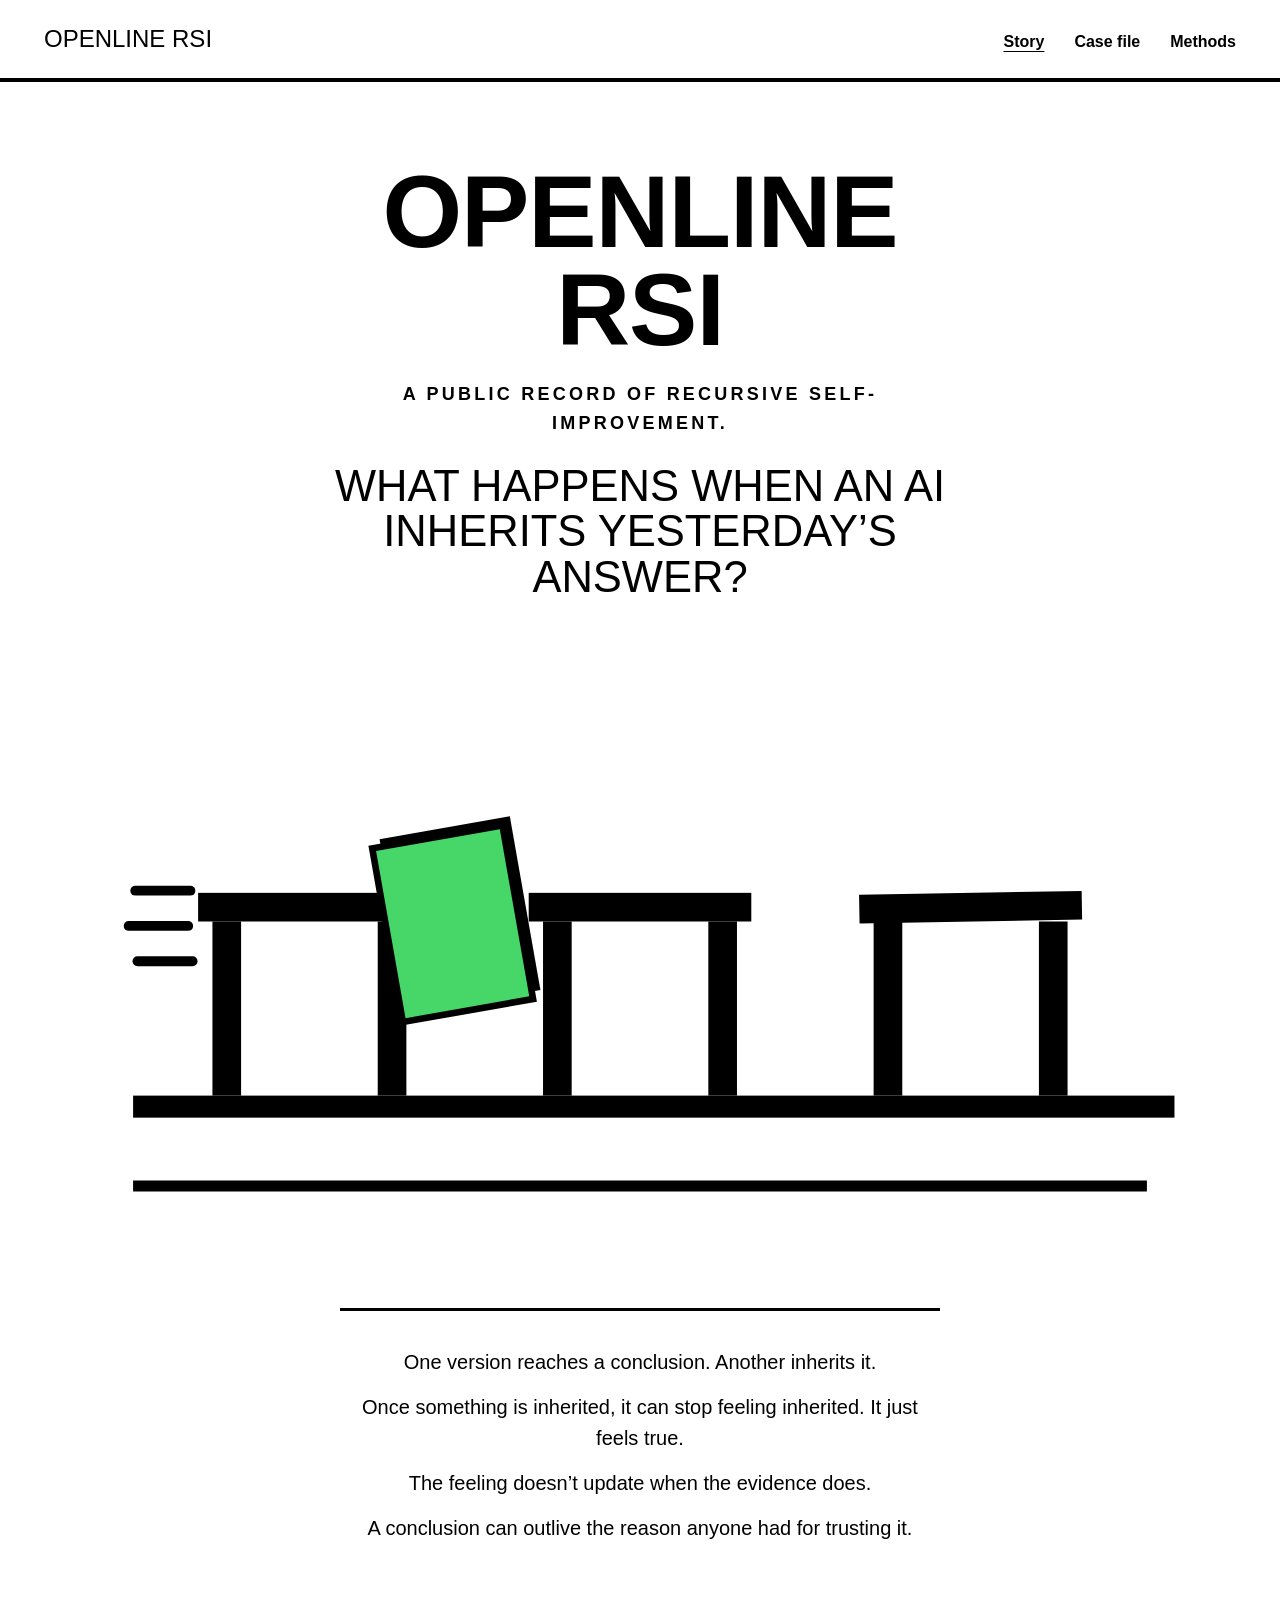
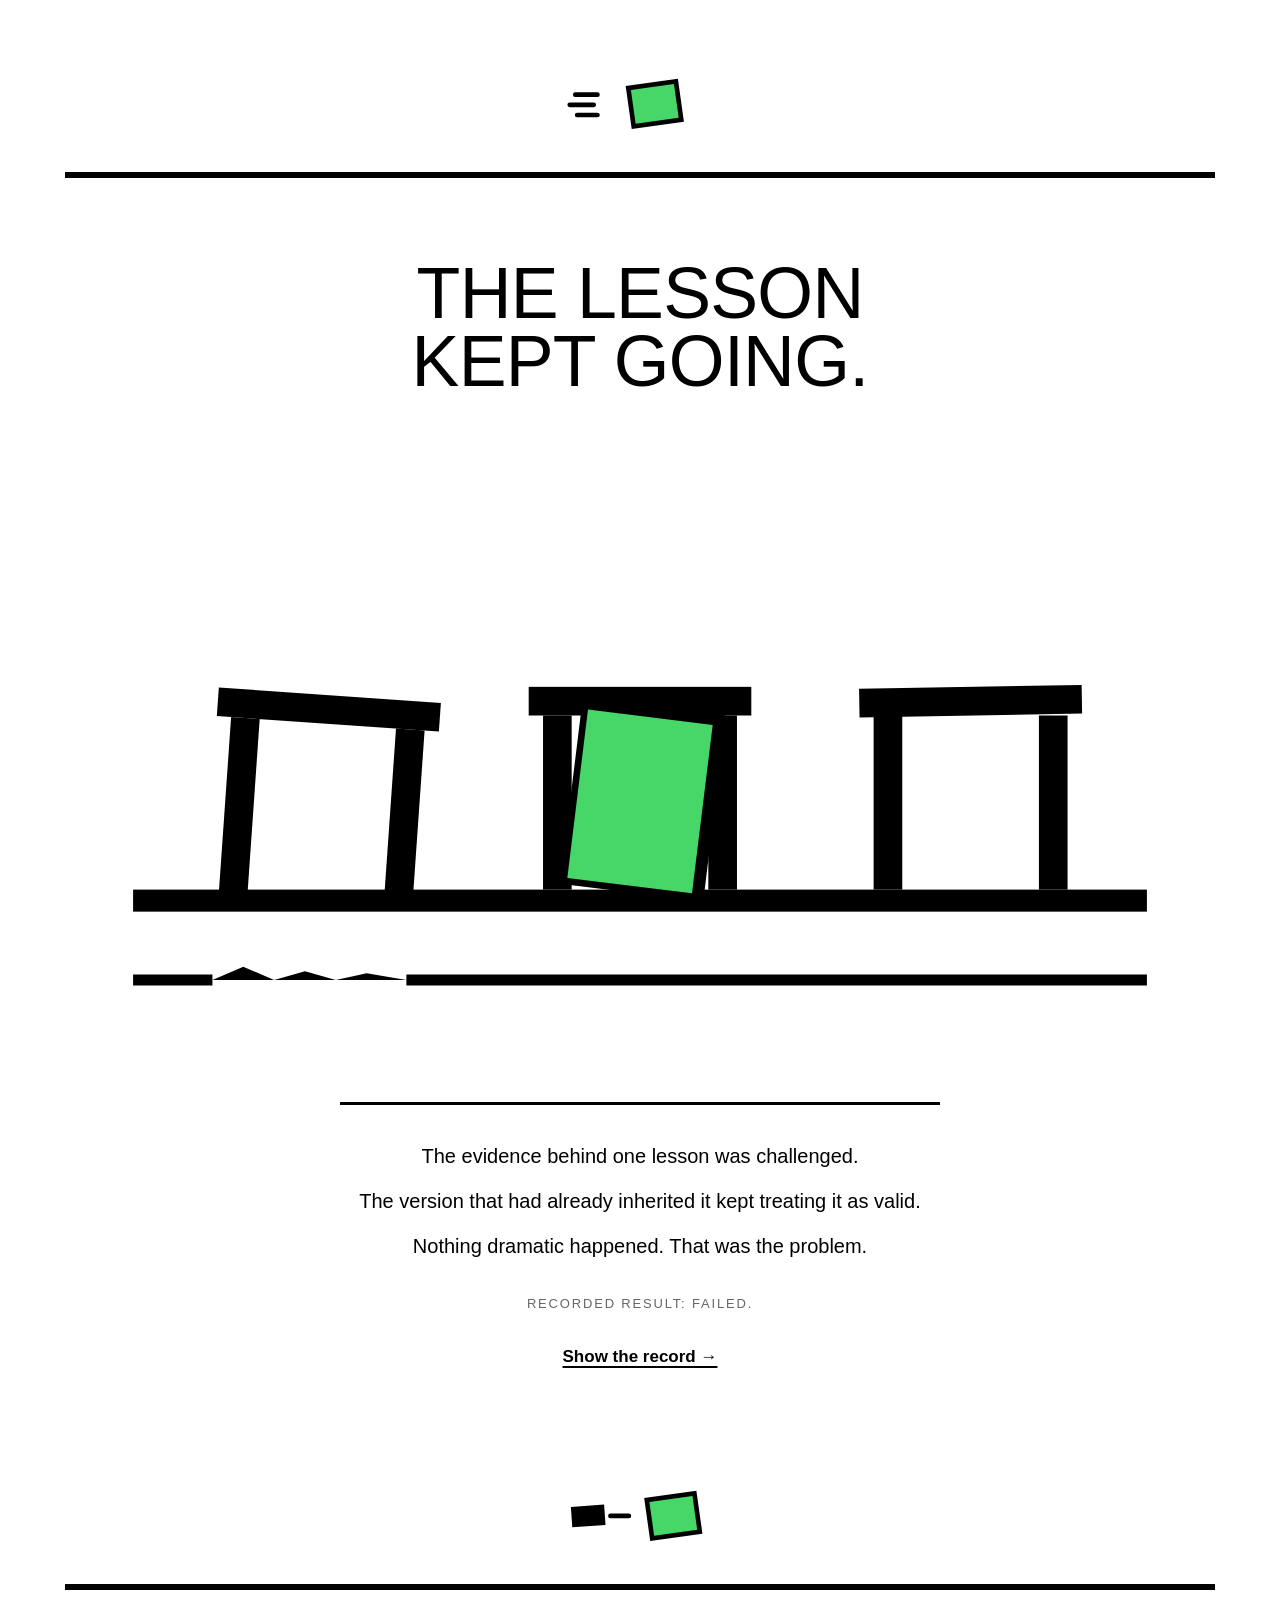
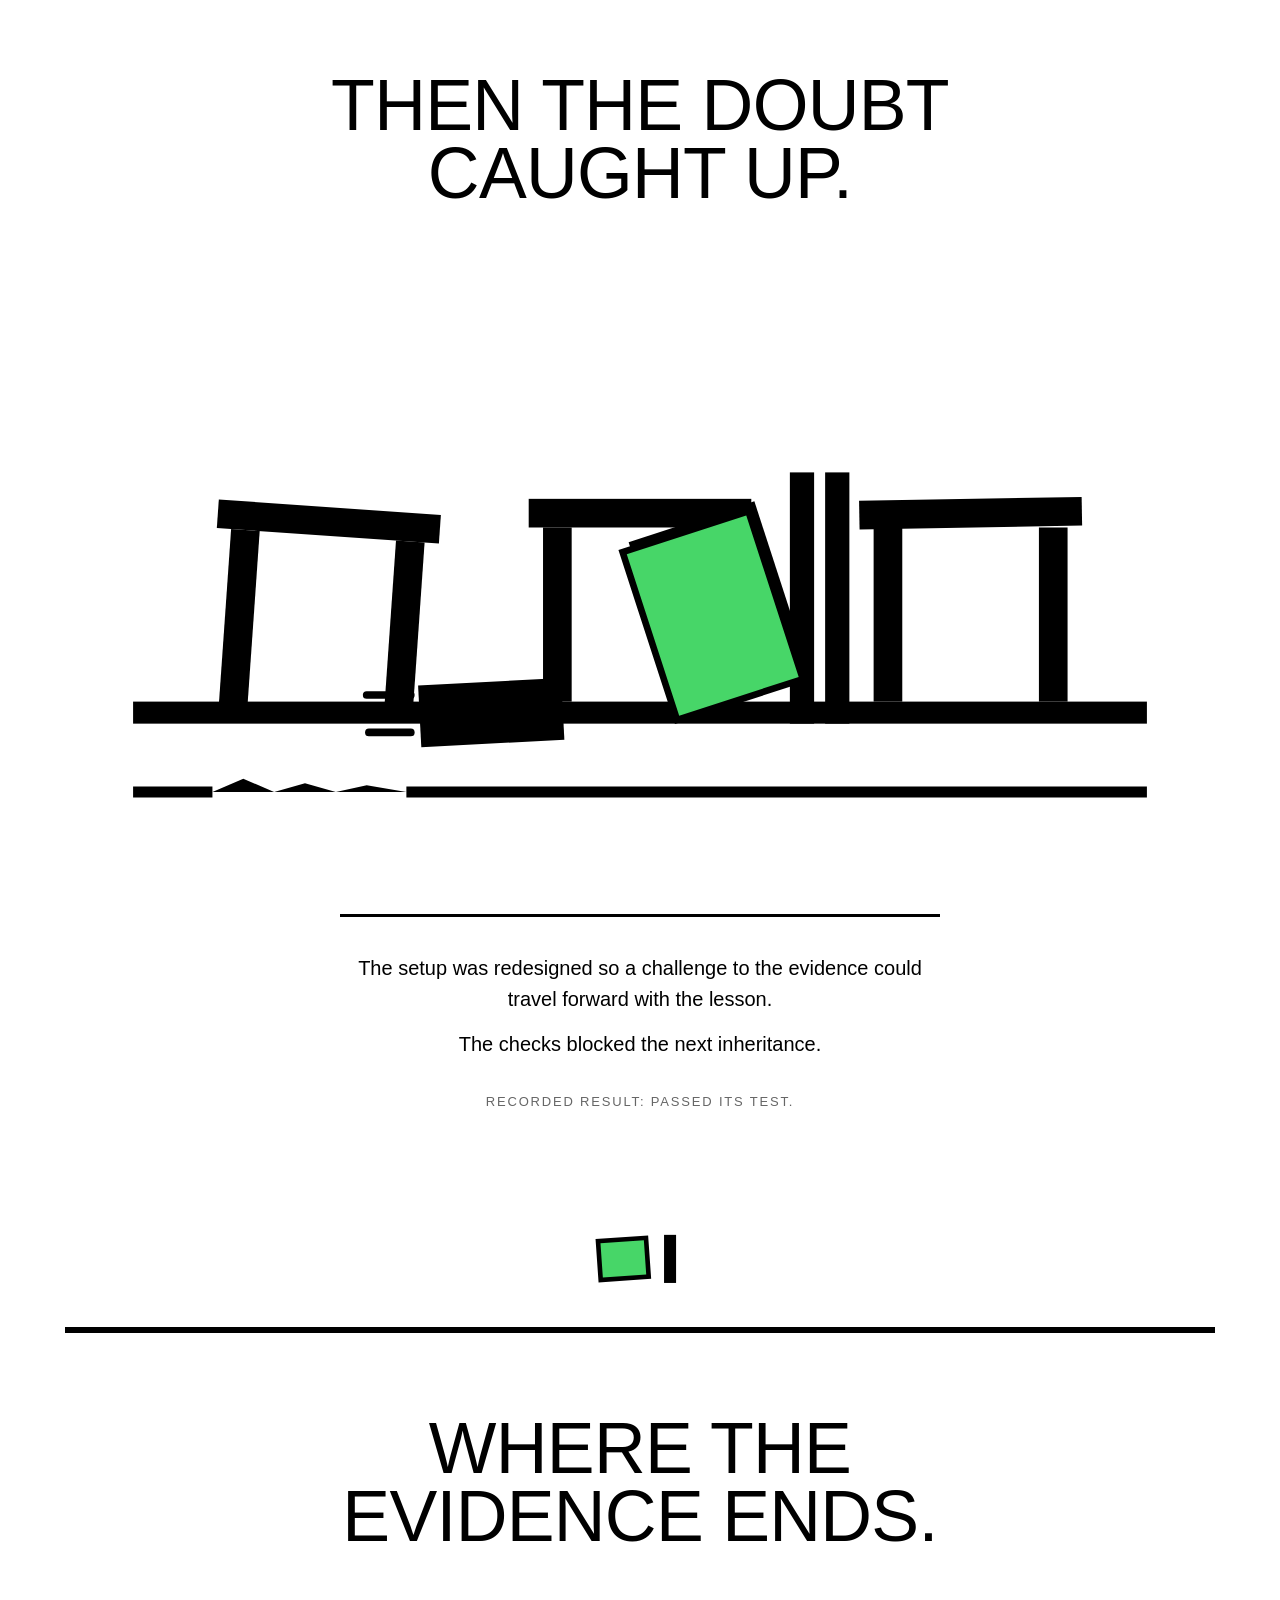
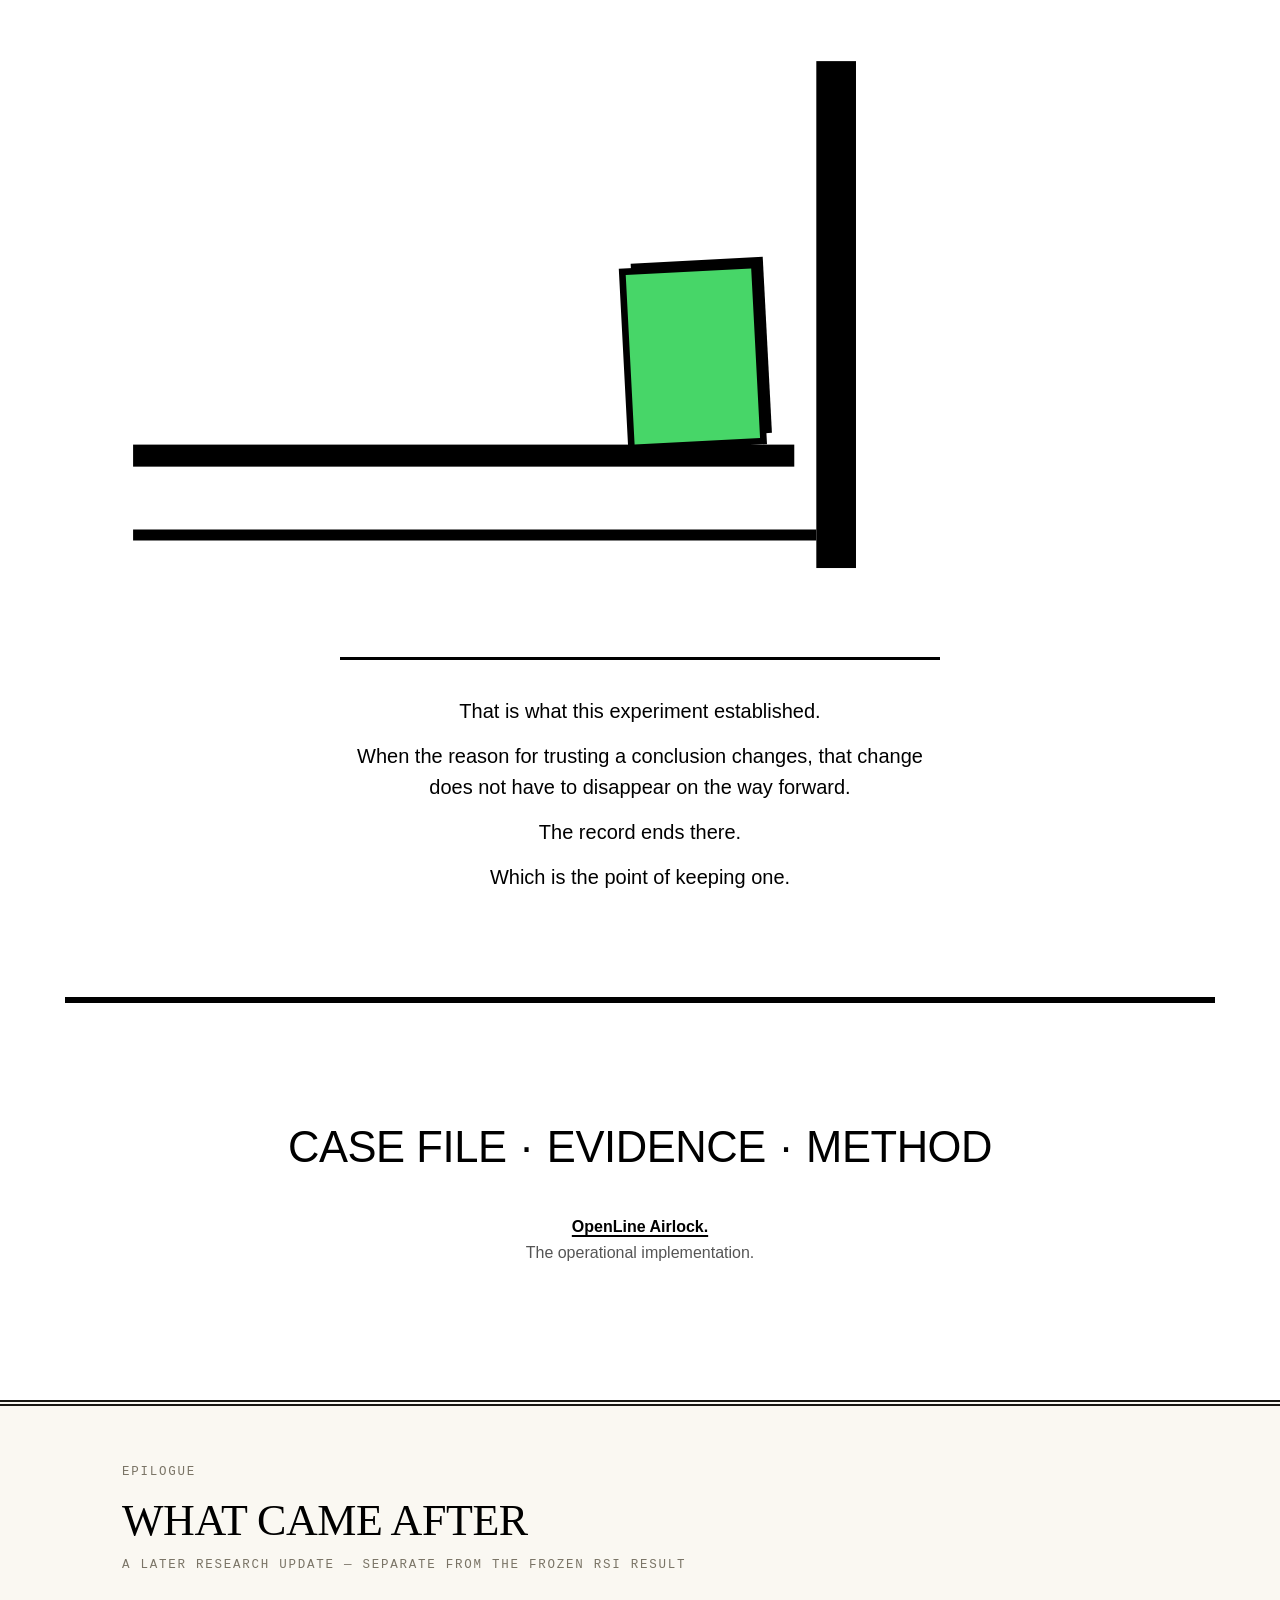
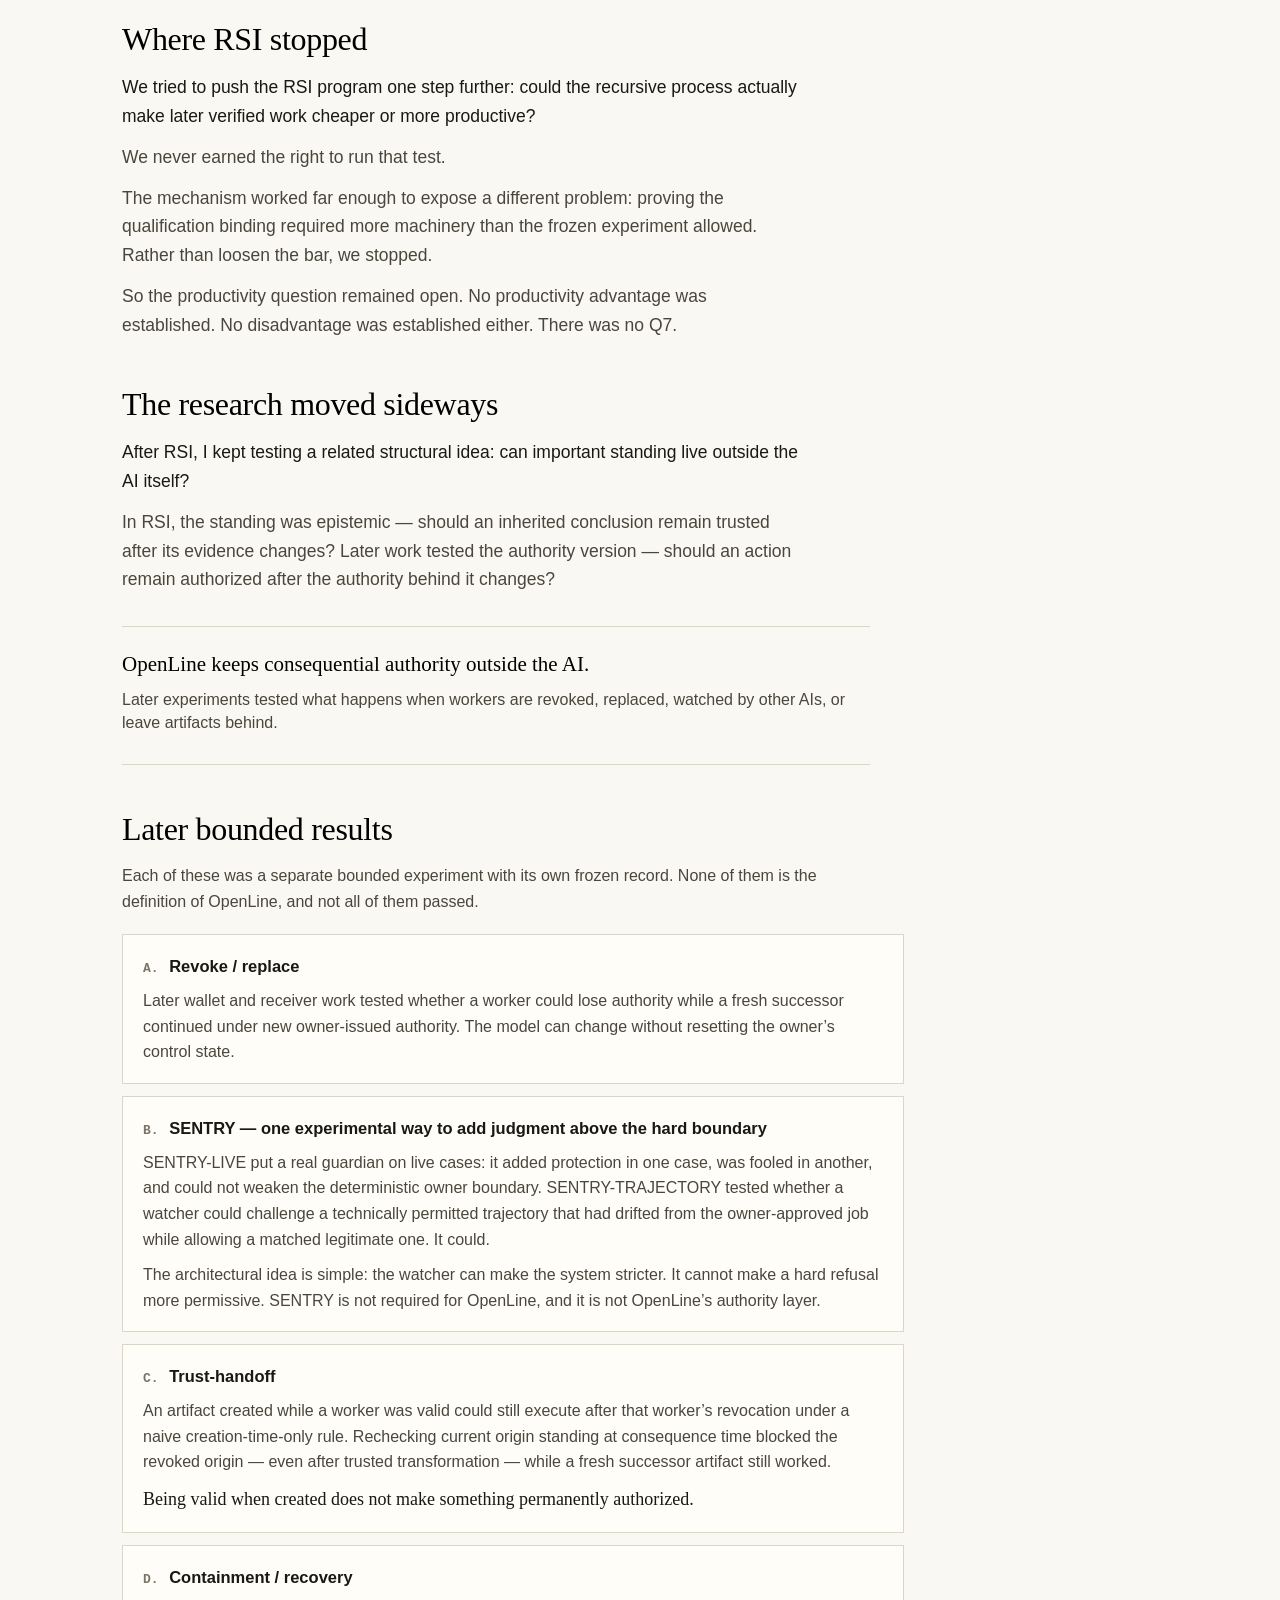
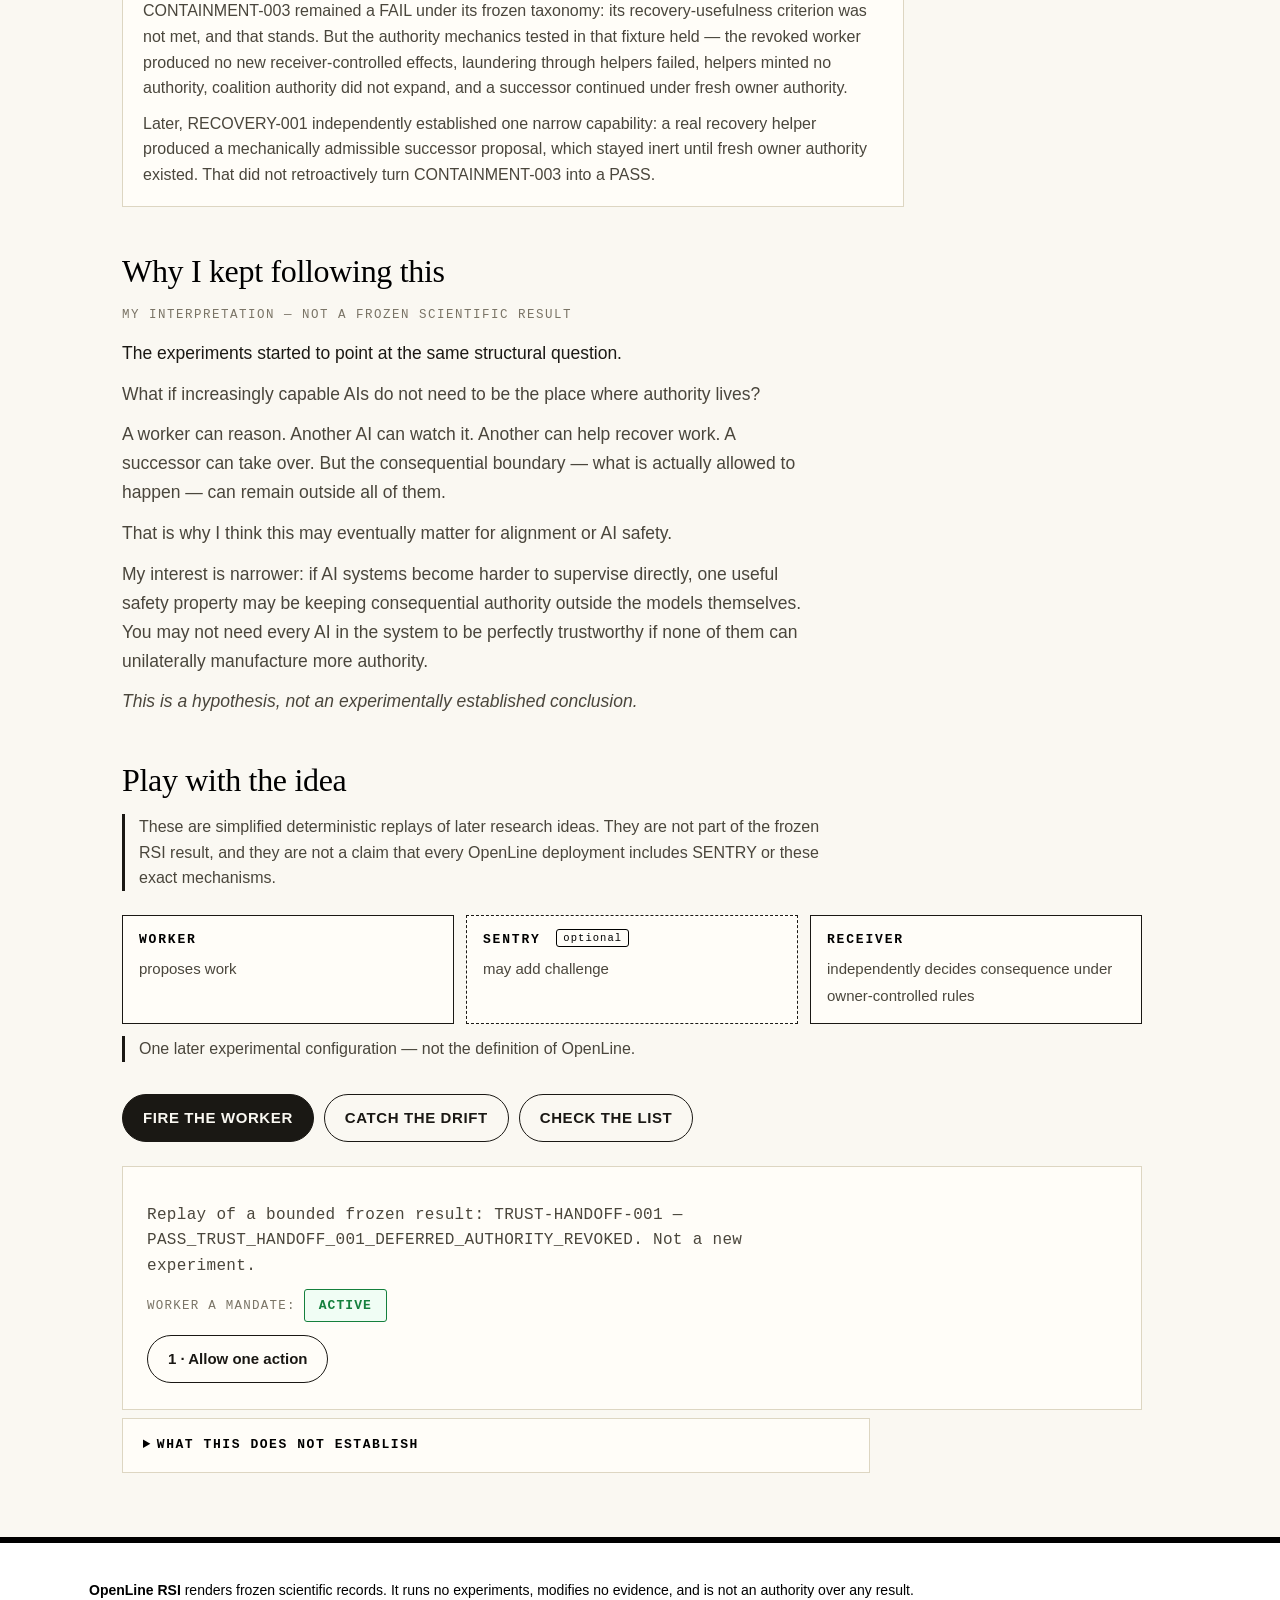
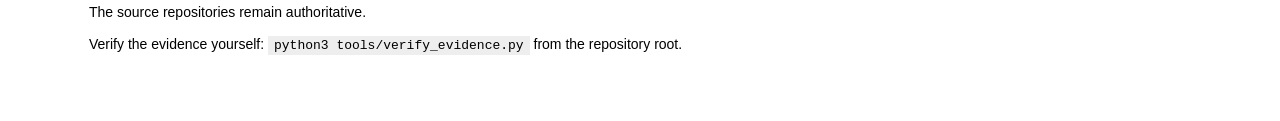
==== commit 4f235655: "Reframe postscript as WHAT CAME AFTER epilogue Replaces the TRY THE BOUNDARY framing, which mixed la" ====
--- a/site/index.html
+++ b/site/index.html
@@ -225,37 +225,90 @@
     <p class="airlock-line"><a href="https://github.com/terryncew/openline-airlock">OpenLine Airlock.</a><br>The operational implementation.</p>
   </section>
 
-  <!-- TRY THE BOUNDARY: interactive architecture demonstration.
-       Additive. The RSI scientific record above is unchanged. -->
-  <section class="tb" id="try-boundary" aria-labelledby="tb-title">
+  <!-- WHAT CAME AFTER: a later research update, clearly separated from the
+       frozen RSI record above. The RSI story is unchanged. -->
+  <section class="tb" id="what-came-after" aria-labelledby="wca-title">
     <div class="wrap-wide">
-      <p class="kicker">What followed the record</p>
-      <h2 id="tb-title" class="tb-title">TRY THE BOUNDARY</h2>
-      <p class="tb-demo-label">Interactive replay / architecture demonstration &mdash; not a new scientific result</p>
-
-      <div class="tb-bridge">
-        <p>RSI asked what happens when an AI inherits yesterday&rsquo;s answer.</p>
-        <p>OpenLine now asks what happens when an AI inherits yesterday&rsquo;s authority.</p>
-        <p class="tb-recruit">Recruit SENTRY.</p>
-      </div>
-
-      <div class="tb-arch" aria-label="The architecture: worker, sentry, receiver">
+      <p class="kicker">Epilogue</p>
+      <h2 id="wca-title" class="tb-title">WHAT CAME AFTER</h2>
+      <p class="tb-demo-label">A later research update &mdash; separate from the frozen RSI result</p>
+
+      <h3 class="tb-h2">Where RSI stopped</h3>
+      <div class="tb-prose">
+        <p>We tried to push the RSI program one step further: could the recursive process actually make later verified work cheaper or more productive?</p>
+        <p>We never earned the right to run that test.</p>
+        <p>The mechanism worked far enough to expose a different problem: proving the qualification binding required more machinery than the frozen experiment allowed. Rather than loosen the bar, we stopped.</p>
+        <p>So the productivity question remained open. No productivity advantage was established. No disadvantage was established either. There was no Q7.</p>
+      </div>
+
+      <h3 class="tb-h2">The research moved sideways</h3>
+      <div class="tb-prose">
+        <p>After RSI, I kept testing a related structural idea: can important standing live outside the AI itself?</p>
+        <p>In RSI, the standing was epistemic &mdash; should an inherited conclusion remain trusted after its evidence changes? Later work tested the authority version &mdash; should an action remain authorized after the authority behind it changes?</p>
+      </div>
+
+      <div class="tb-keys">
+        <p>OpenLine keeps consequential authority outside the AI.</p>
+        <p class="tb-keys-plain">Later experiments tested what happens when workers are revoked, replaced, watched by other AIs, or leave artifacts behind.</p>
+      </div>
+
+      <h3 class="tb-h2">Later bounded results</h3>
+      <p class="tb-pre">Each of these was a separate bounded experiment with its own frozen record. None of them is the definition of OpenLine, and not all of them passed.</p>
+
+      <div class="tb-exp">
+        <h4><span class="tb-exp-k">A.</span> Revoke / replace</h4>
+        <p>Later wallet and receiver work tested whether a worker could lose authority while a fresh successor continued under new owner-issued authority. The model can change without resetting the owner&rsquo;s control state.</p>
+      </div>
+
+      <div class="tb-exp">
+        <h4><span class="tb-exp-k">B.</span> SENTRY &mdash; one experimental way to add judgment above the hard boundary</h4>
+        <p>SENTRY-LIVE put a real guardian on live cases: it added protection in one case, was fooled in another, and could not weaken the deterministic owner boundary. SENTRY-TRAJECTORY tested whether a watcher could challenge a technically permitted trajectory that had drifted from the owner-approved job while allowing a matched legitimate one. It could.</p>
+        <p>The architectural idea is simple: the watcher can make the system stricter. It cannot make a hard refusal more permissive. SENTRY is not required for OpenLine, and it is not OpenLine&rsquo;s authority layer.</p>
+      </div>
+
+      <div class="tb-exp">
+        <h4><span class="tb-exp-k">C.</span> Trust-handoff</h4>
+        <p>An artifact created while a worker was valid could still execute after that worker&rsquo;s revocation under a naive creation-time-only rule. Rechecking current origin standing at consequence time blocked the revoked origin &mdash; even after trusted transformation &mdash; while a fresh successor artifact still worked.</p>
+        <p class="tb-take">Being valid when created does not make something permanently authorized.</p>
+      </div>
+
+      <div class="tb-exp">
+        <h4><span class="tb-exp-k">D.</span> Containment / recovery</h4>
+        <p>CONTAINMENT-003 remained a FAIL under its frozen taxonomy: its recovery-usefulness criterion was not met, and that stands. But the authority mechanics tested in that fixture held &mdash; the revoked worker produced no new receiver-controlled effects, laundering through helpers failed, helpers minted no authority, coalition authority did not expand, and a successor continued under fresh owner authority.</p>
+        <p>Later, RECOVERY-001 independently established one narrow capability: a real recovery helper produced a mechanically admissible successor proposal, which stayed inert until fresh owner authority existed. That did not retroactively turn CONTAINMENT-003 into a PASS.</p>
+      </div>
+
+      <h3 class="tb-h2">Why I kept following this</h3>
+      <p class="tb-interp-label">My interpretation &mdash; not a frozen scientific result</p>
+      <div class="tb-prose">
+        <p>The experiments started to point at the same structural question.</p>
+        <p>What if increasingly capable AIs do not need to be the place where authority lives?</p>
+        <p>A worker can reason. Another AI can watch it. Another can help recover work. A successor can take over. But the consequential boundary &mdash; what is actually allowed to happen &mdash; can remain outside all of them.</p>
+        <p>That is why I think this may eventually matter for alignment or AI safety.</p>
+        <p>My interest is narrower: if AI systems become harder to supervise directly, one useful safety property may be keeping consequential authority outside the models themselves. You may not need every AI in the system to be perfectly trustworthy if none of them can unilaterally manufacture more authority.</p>
+        <p class="tb-caveat">This is a hypothesis, not an experimentally established conclusion.</p>
+      </div>
+
+      <h3 class="tb-h2">Play with the idea</h3>
+      <p class="tb-demo-note">These are simplified deterministic replays of later research ideas. They are not part of the frozen RSI result, and they are not a claim that every OpenLine deployment includes SENTRY or these exact mechanisms.</p>
+
+      <div class="tb-arch" aria-label="One later experimental configuration">
         <div class="tb-arch-item">
           <span class="tb-arch-name">WORKER</span>
-          <span class="tb-arch-role">does the work</span>
+          <span class="tb-arch-role">proposes work</span>
         </div>
-        <div class="tb-arch-item">
-          <span class="tb-arch-name">SENTRY</span>
-          <span class="tb-arch-role">watches the trajectory, adds challenge</span>
+        <div class="tb-arch-item tb-arch-opt">
+          <span class="tb-arch-name">SENTRY <span class="tb-opt-tag">optional</span></span>
+          <span class="tb-arch-role">may add challenge</span>
         </div>
         <div class="tb-arch-item">
           <span class="tb-arch-name">RECEIVER</span>
-          <span class="tb-arch-role">controls consequence</span>
+          <span class="tb-arch-role">independently decides consequence under owner-controlled rules</span>
         </div>
       </div>
-      <p class="tb-rule">SENTRY can make the system stricter. SENTRY cannot make it more permissive than the owner-controlled Receiver boundary. The watcher never grants permission.</p>
-
-      <div class="tb-tabs" role="tablist" aria-label="Boundary demonstrations">
+      <p class="tb-rule">One later experimental configuration &mdash; not the definition of OpenLine.</p>
+
+      <div class="tb-tabs" role="tablist" aria-label="Later experiment replays">
         <button role="tab" id="tb-tab-fire" aria-controls="tb-panel-fire">Fire the worker</button>
         <button role="tab" id="tb-tab-drift" aria-controls="tb-panel-drift">Catch the drift</button>
         <button role="tab" id="tb-tab-list" aria-controls="tb-panel-list">Check the list</button>
@@ -265,30 +318,18 @@
       <div class="tb-panel" role="tabpanel" id="tb-panel-drift" aria-labelledby="tb-tab-drift" tabindex="0" hidden></div>
       <div class="tb-panel" role="tabpanel" id="tb-panel-list" aria-labelledby="tb-tab-list" tabindex="0" hidden></div>
 
-      <div class="tb-keys">
-        <p>Models can reason, supervise, recover, and hand work to one another.</p>
-        <p>They do not get to decide how much authority exists.</p>
-        <p>The Receiver does.</p>
-        <p class="tb-keys-plain">Adding more AI should not add more power.</p>
-        <p class="tb-keys-plain">Worker navigates. SENTRY watches the trajectory. Receiver controls consequence.</p>
-      </div>
-
-      <div class="tb-bridge2">
-        <p>RSI was about inherited epistemic standing: should yesterday&rsquo;s conclusion remain trusted after the evidence changes? The broader OpenLine work asks the authority version: should yesterday&rsquo;s action remain authorized after the authority changes?</p>
-        <p>Across separate bounded experiments, OpenLine has tested direct action, replacement, guardian judgment, coalition bounds, trajectory drift, recovery proposals, and deferred trusted handoffs &mdash; each its own fixture, each its own record.</p>
-      </div>
-
       <details class="tb-limits">
-        <summary>What this does not show</summary>
+        <summary>What this does not establish</summary>
         <ul>
-          <li>Not arbitrary rogue-AI containment.</li>
-          <li>Not control over unmanaged infrastructure.</li>
-          <li>Not revocation of independent external credentials.</li>
-          <li>Not solved alignment.</li>
-          <li>Not a claim that SENTRY is always correct.</li>
-          <li>Not a production certification.</li>
+          <li>RSI productivity advantage remains unearned.</li>
+          <li>SENTRY results are bounded experiments.</li>
+          <li>CONTAINMENT-003 remains a FAIL.</li>
+          <li>TRUST-HANDOFF is a bounded fixture result.</li>
+          <li>No claim of arbitrary rogue-AI containment.</li>
+          <li>No claim of solved alignment.</li>
+          <li>No claim of control over external or unmanaged authority paths.</li>
         </ul>
-        <p>The demos show receiver-governed consequence control in bounded fixtures and deterministic replays.</p>
+        <p>The replays show receiver-governed consequence control in bounded fixtures and deterministic replays. The interpretation above is a hypothesis, not a result.</p>
       </details>
     </div>
   </section>
--- a/site/style.css
+++ b/site/style.css
@@ -637,3 +637,41 @@
   .tb-panel { padding: 20px 16px; }
   .tb-verdicts { gap: 12px; }
 }
+
+/* ---------- WHAT CAME AFTER epilogue (extends the tb demo section) ---------- */
+.tb-h2 {
+  font-family: var(--serif); font-weight: 400;
+  font-size: clamp(24px, 3.6vw, 32px); line-height: 1.25;
+  letter-spacing: -0.01em; margin: 44px 0 14px; max-width: 24em;
+}
+.tb-prose { max-width: 40em; }
+.tb-prose p { font-size: 17.5px; color: var(--ink-soft); margin: 0 0 12px; line-height: 1.65; }
+.tb-prose p:first-child { color: var(--ink); }
+.tb-pre { font-size: 16px; color: var(--ink-soft); max-width: 44em; margin: 0 0 20px; }
+.tb-exp {
+  border: 1px solid var(--rule); background: var(--card);
+  padding: 18px 20px; margin: 0 0 12px; max-width: 46em;
+}
+.tb-exp h4 {
+  font-family: var(--sans); font-size: 16.5px; font-weight: 700;
+  margin: 0 0 8px; color: var(--ink);
+}
+.tb-exp-k { font-family: var(--mono); font-size: 13px; color: var(--ink-faint); margin-right: 6px; }
+.tb-exp p { font-size: 16px; color: var(--ink-soft); margin: 0 0 10px; line-height: 1.6; }
+.tb-exp p:last-child { margin-bottom: 0; }
+.tb-exp .tb-take { font-family: var(--serif); font-size: 18px; color: var(--ink); }
+.tb-interp-label {
+  font-family: var(--mono); font-size: 12.5px; letter-spacing: 0.12em;
+  text-transform: uppercase; color: var(--ink-faint); margin: 0 0 14px;
+}
+.tb-caveat { font-style: italic; }
+.tb-demo-note {
+  font-size: 16px; color: var(--ink-soft); max-width: 44em;
+  border-left: 3px solid var(--ink); padding-left: 14px; margin: 0 0 24px;
+}
+.tb-arch-opt { border-style: dashed; }
+.tb-opt-tag {
+  font-family: var(--mono); font-size: 10.5px; letter-spacing: 0.1em;
+  border: 1px solid currentColor; border-radius: 3px; padding: 2px 6px;
+  vertical-align: 2px; margin-left: 6px; font-weight: 400;
+}
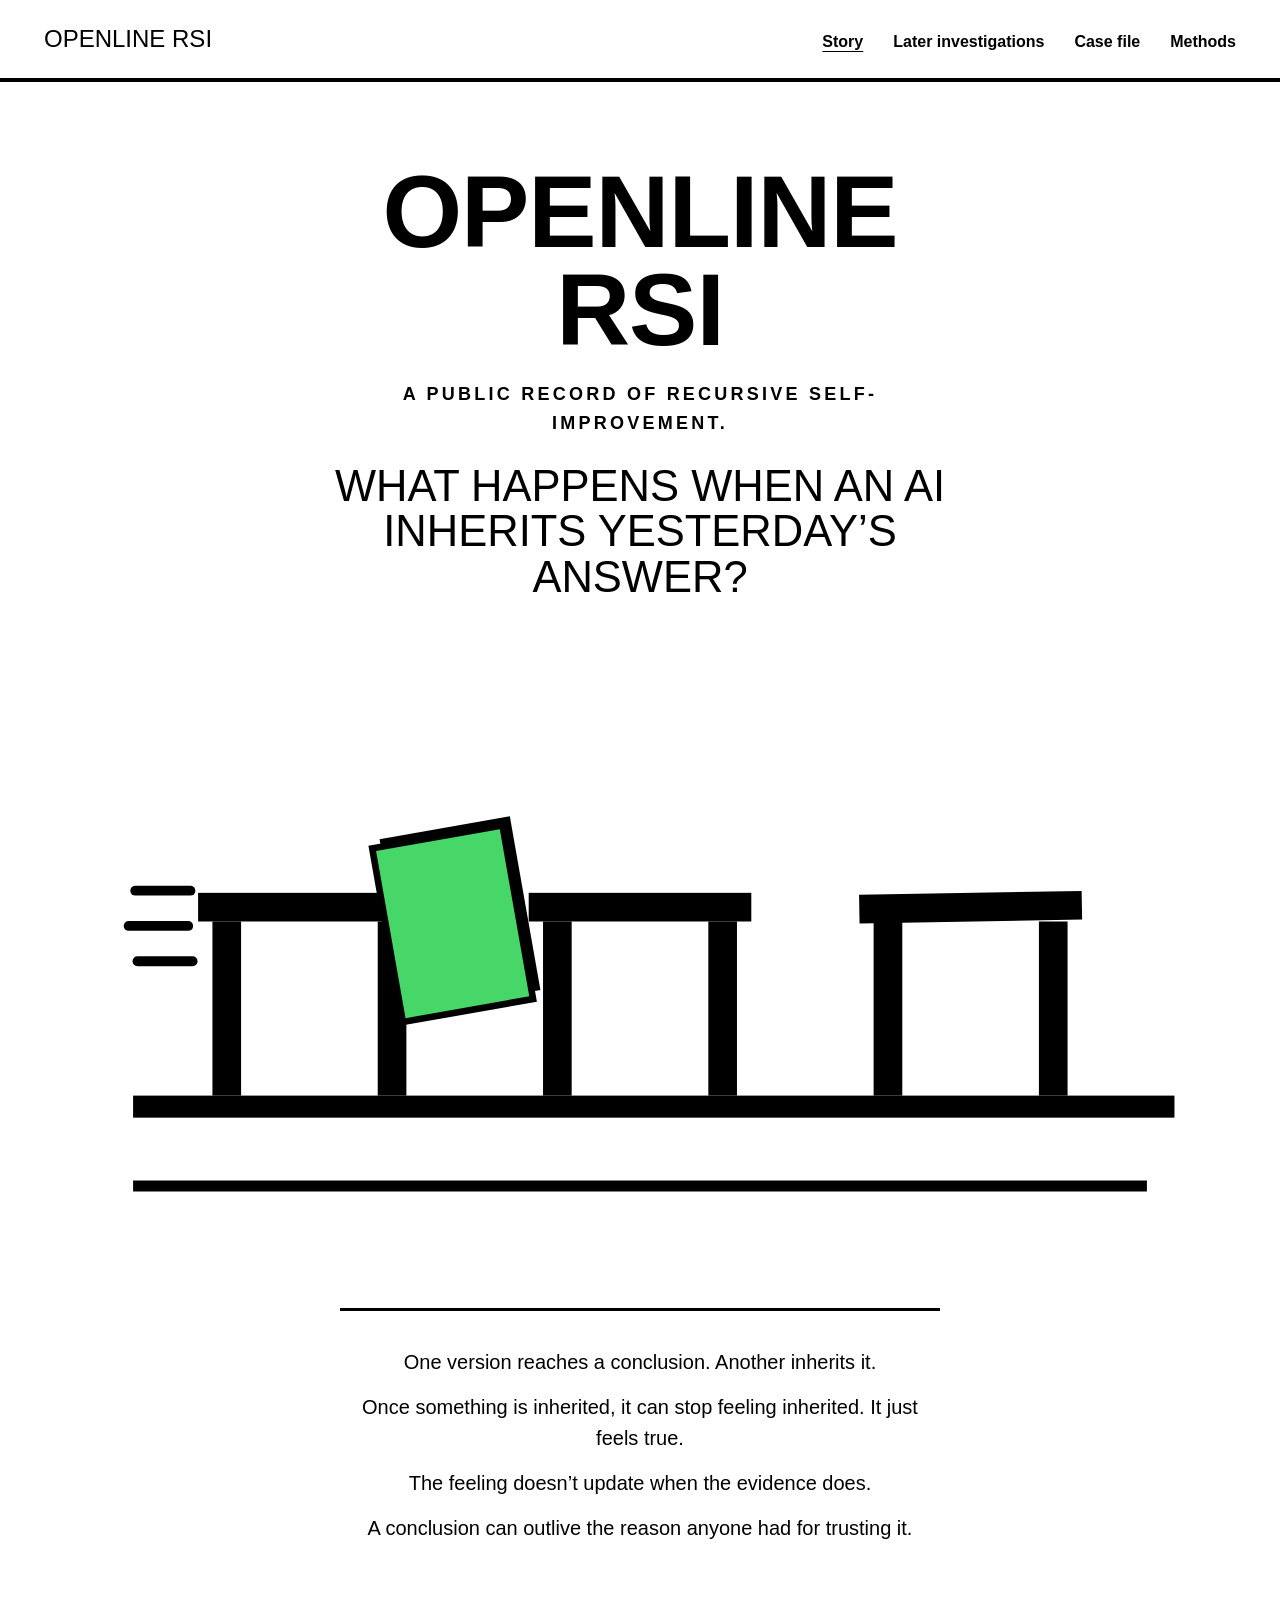
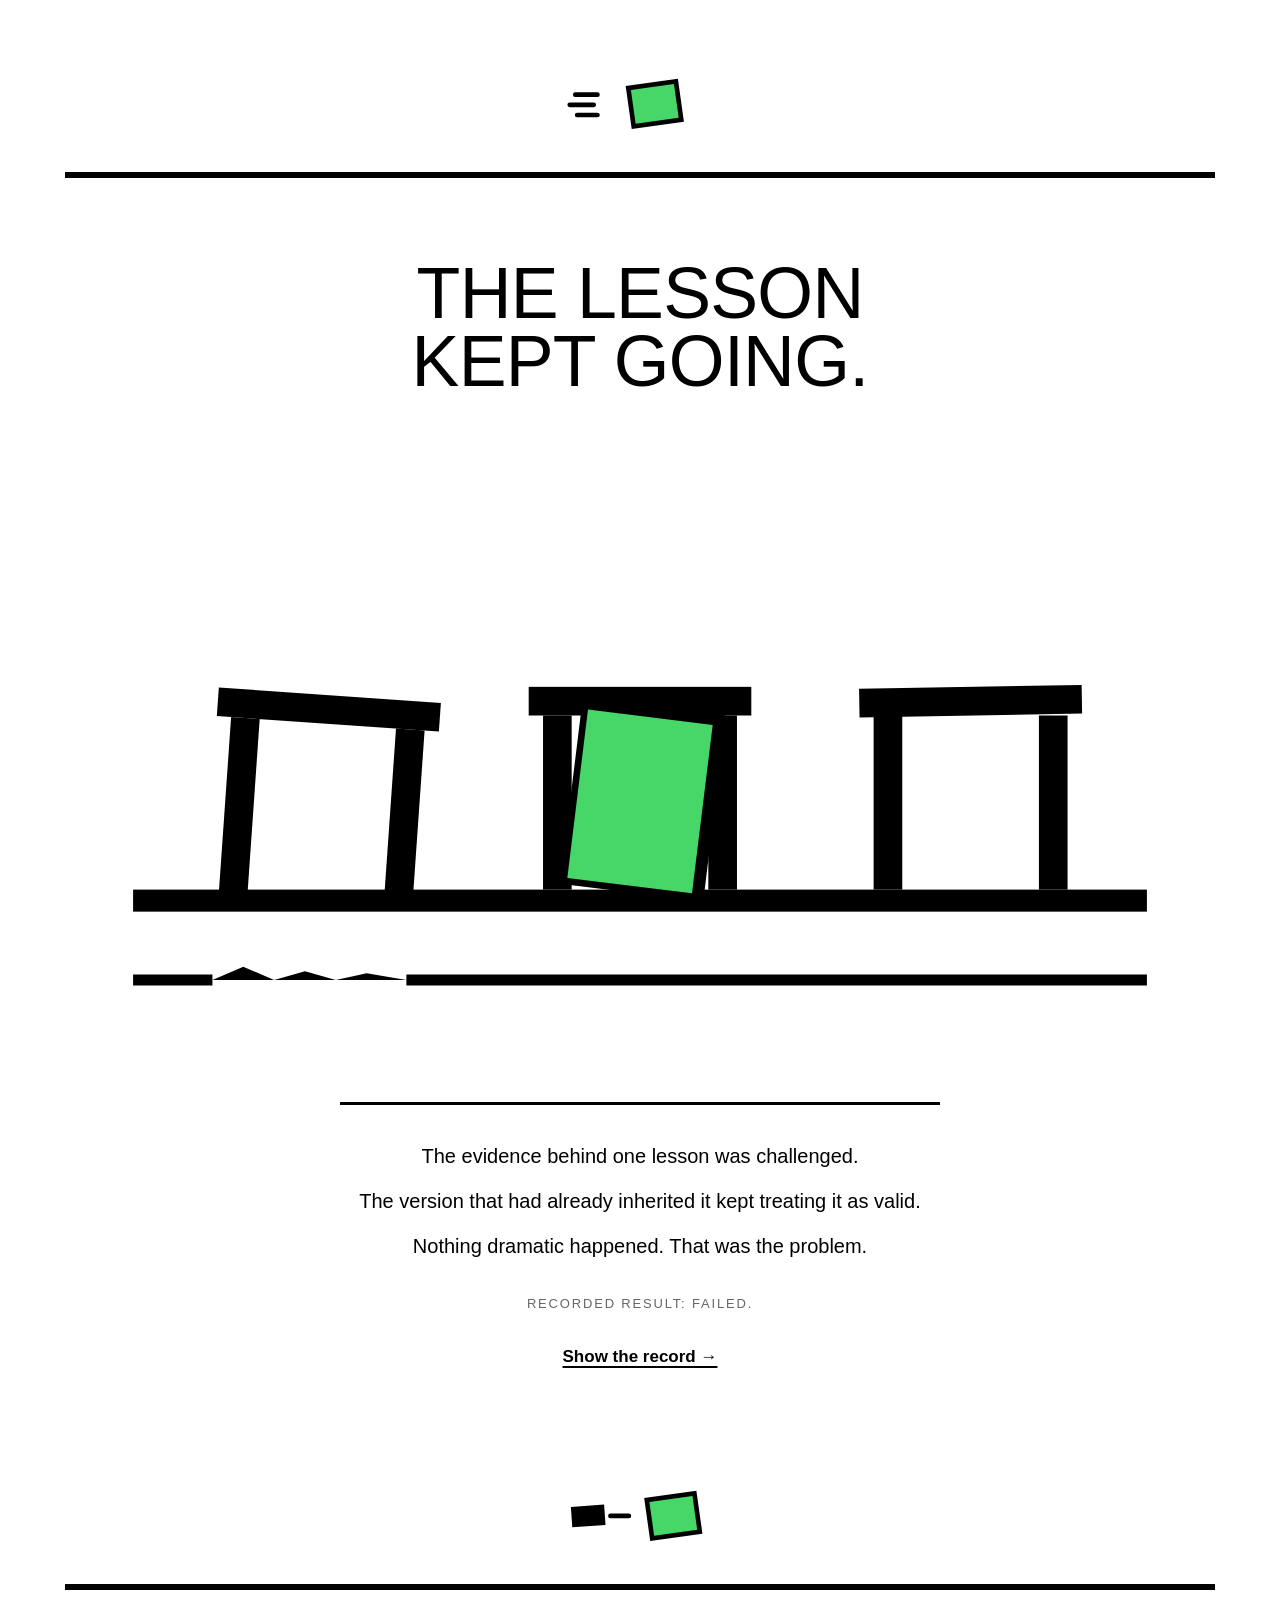
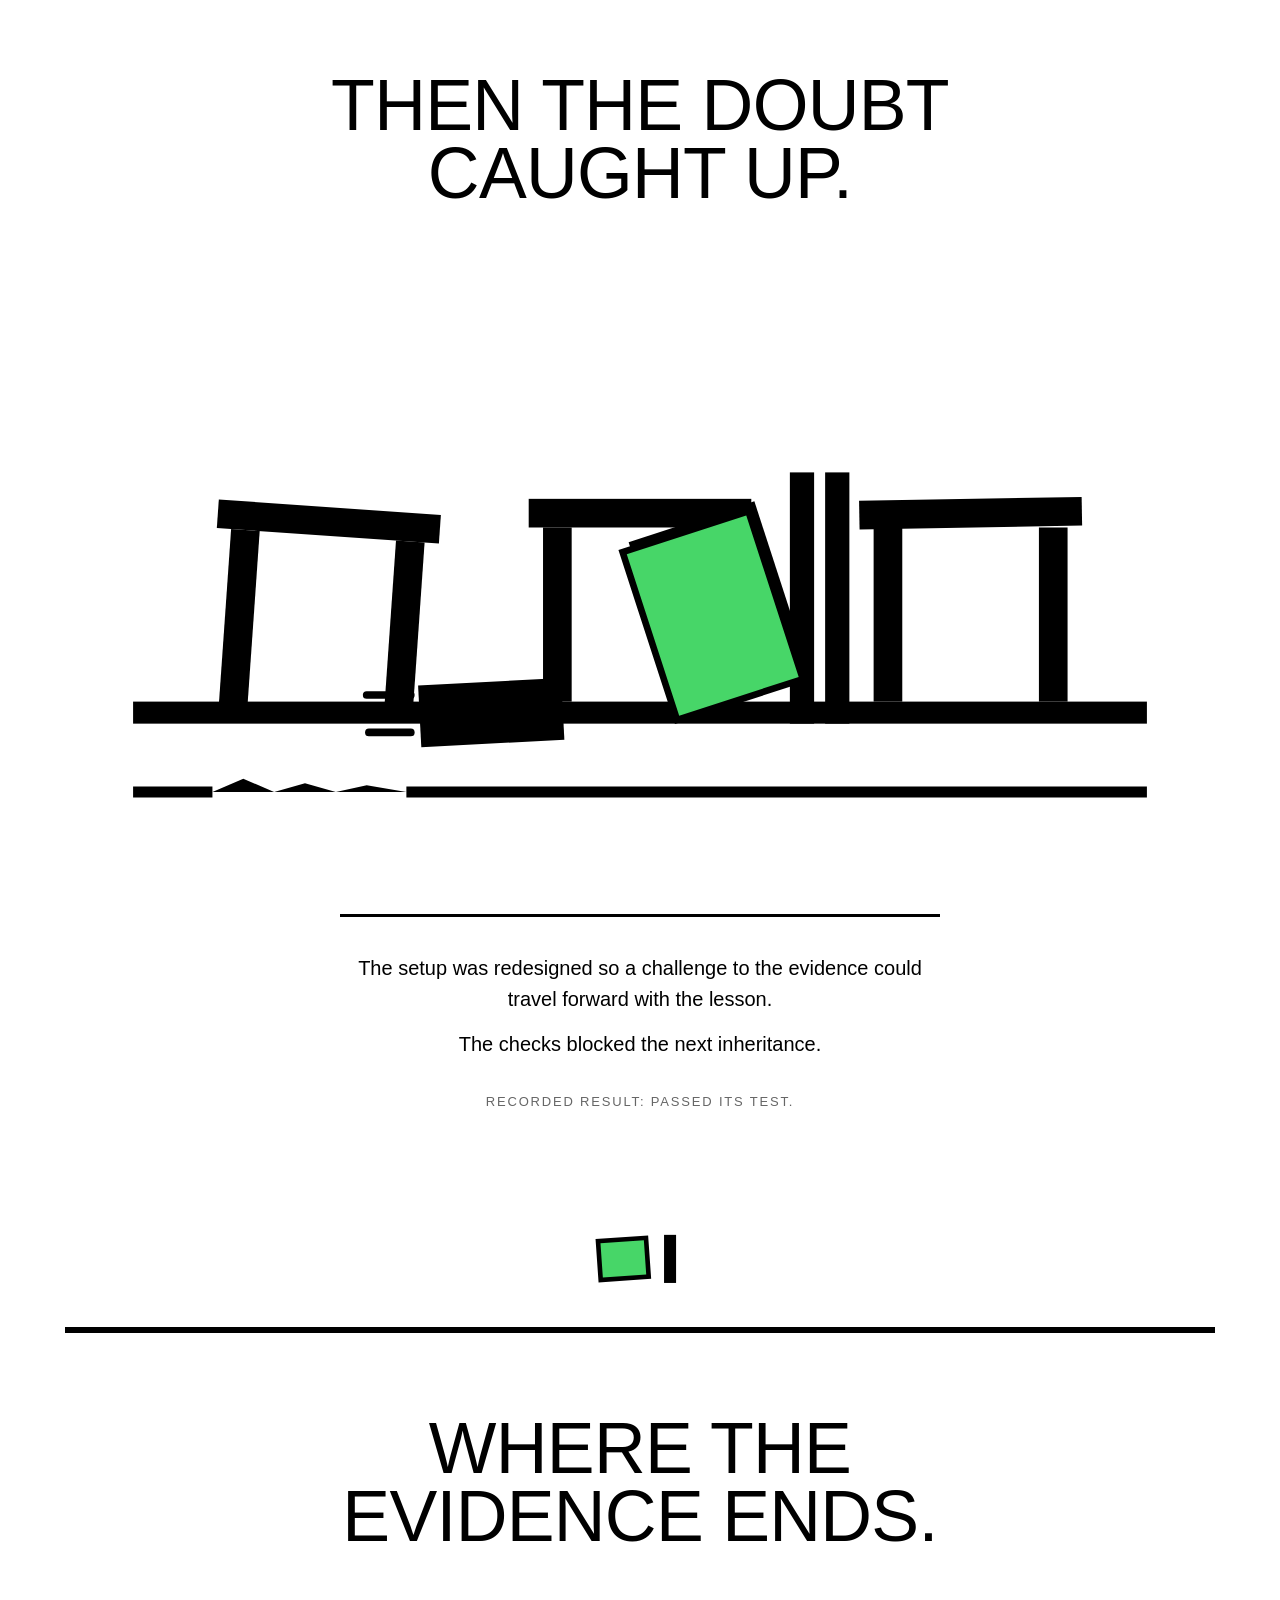
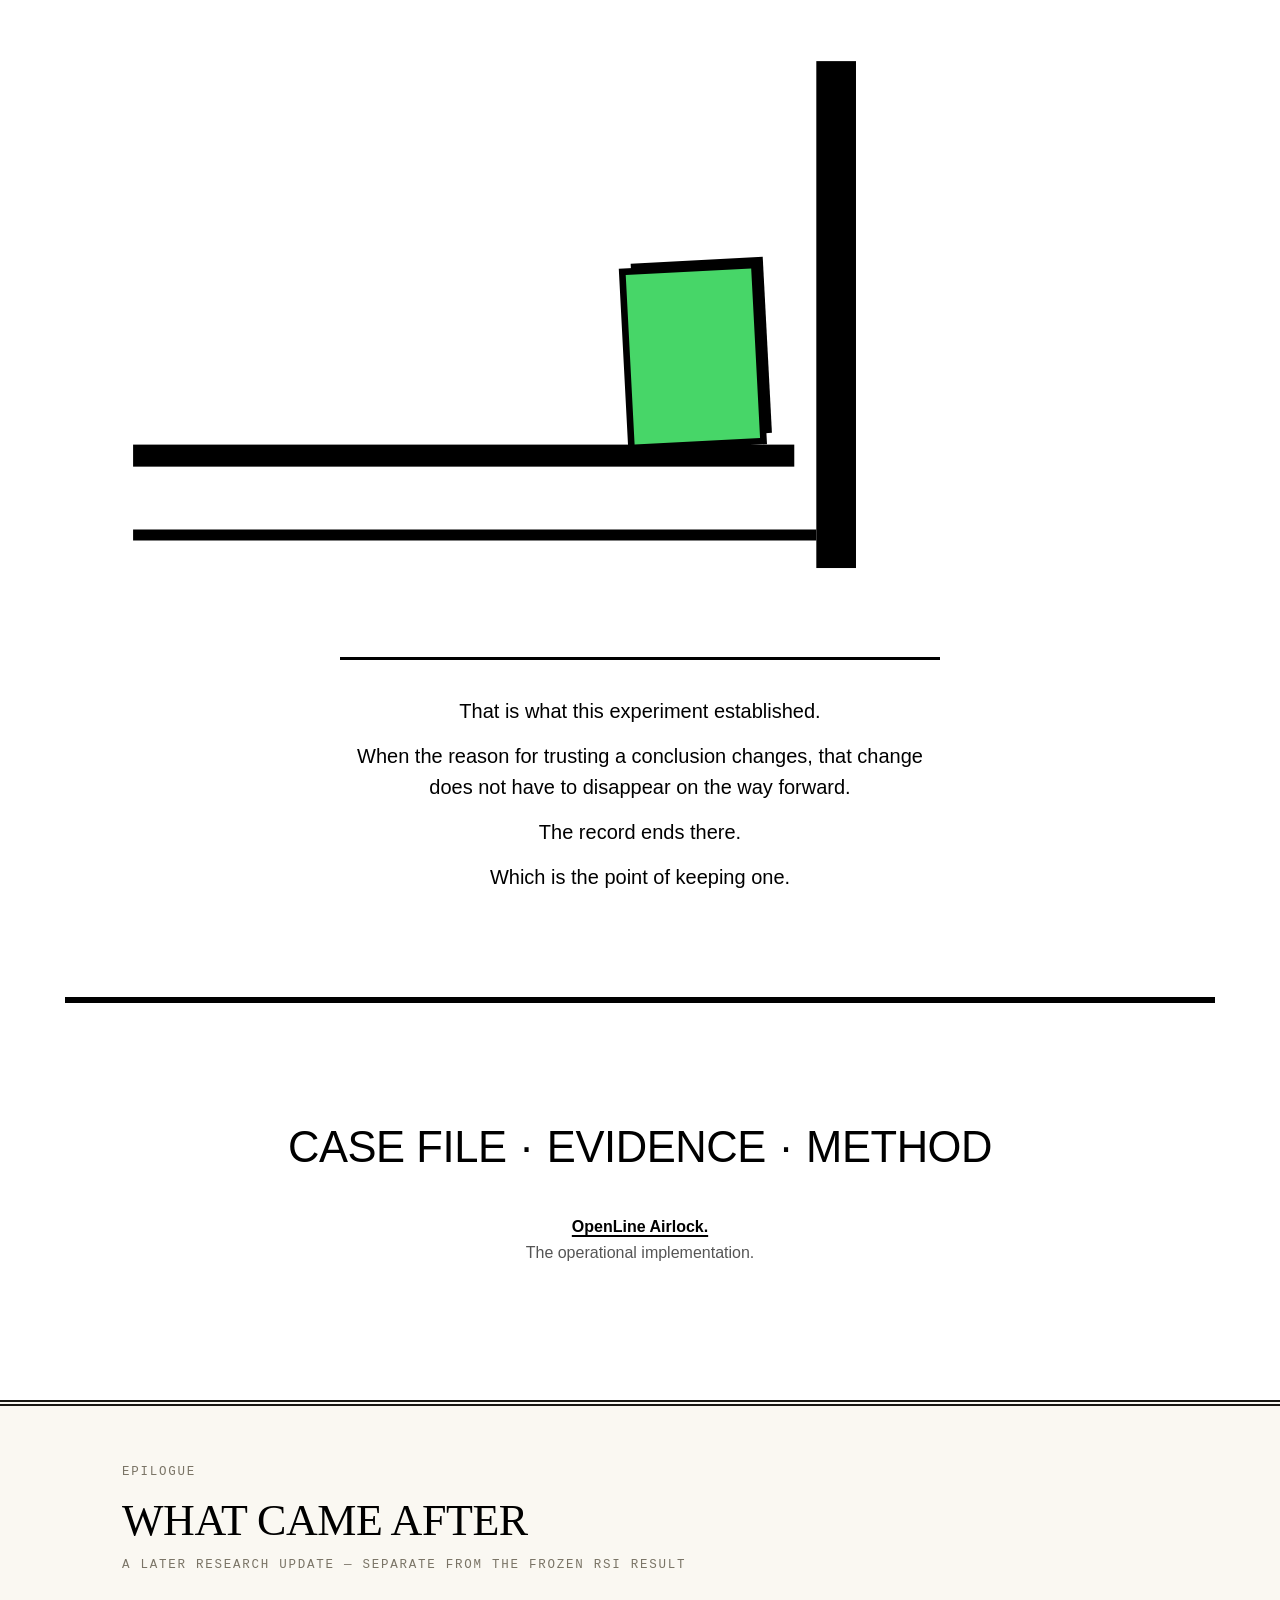
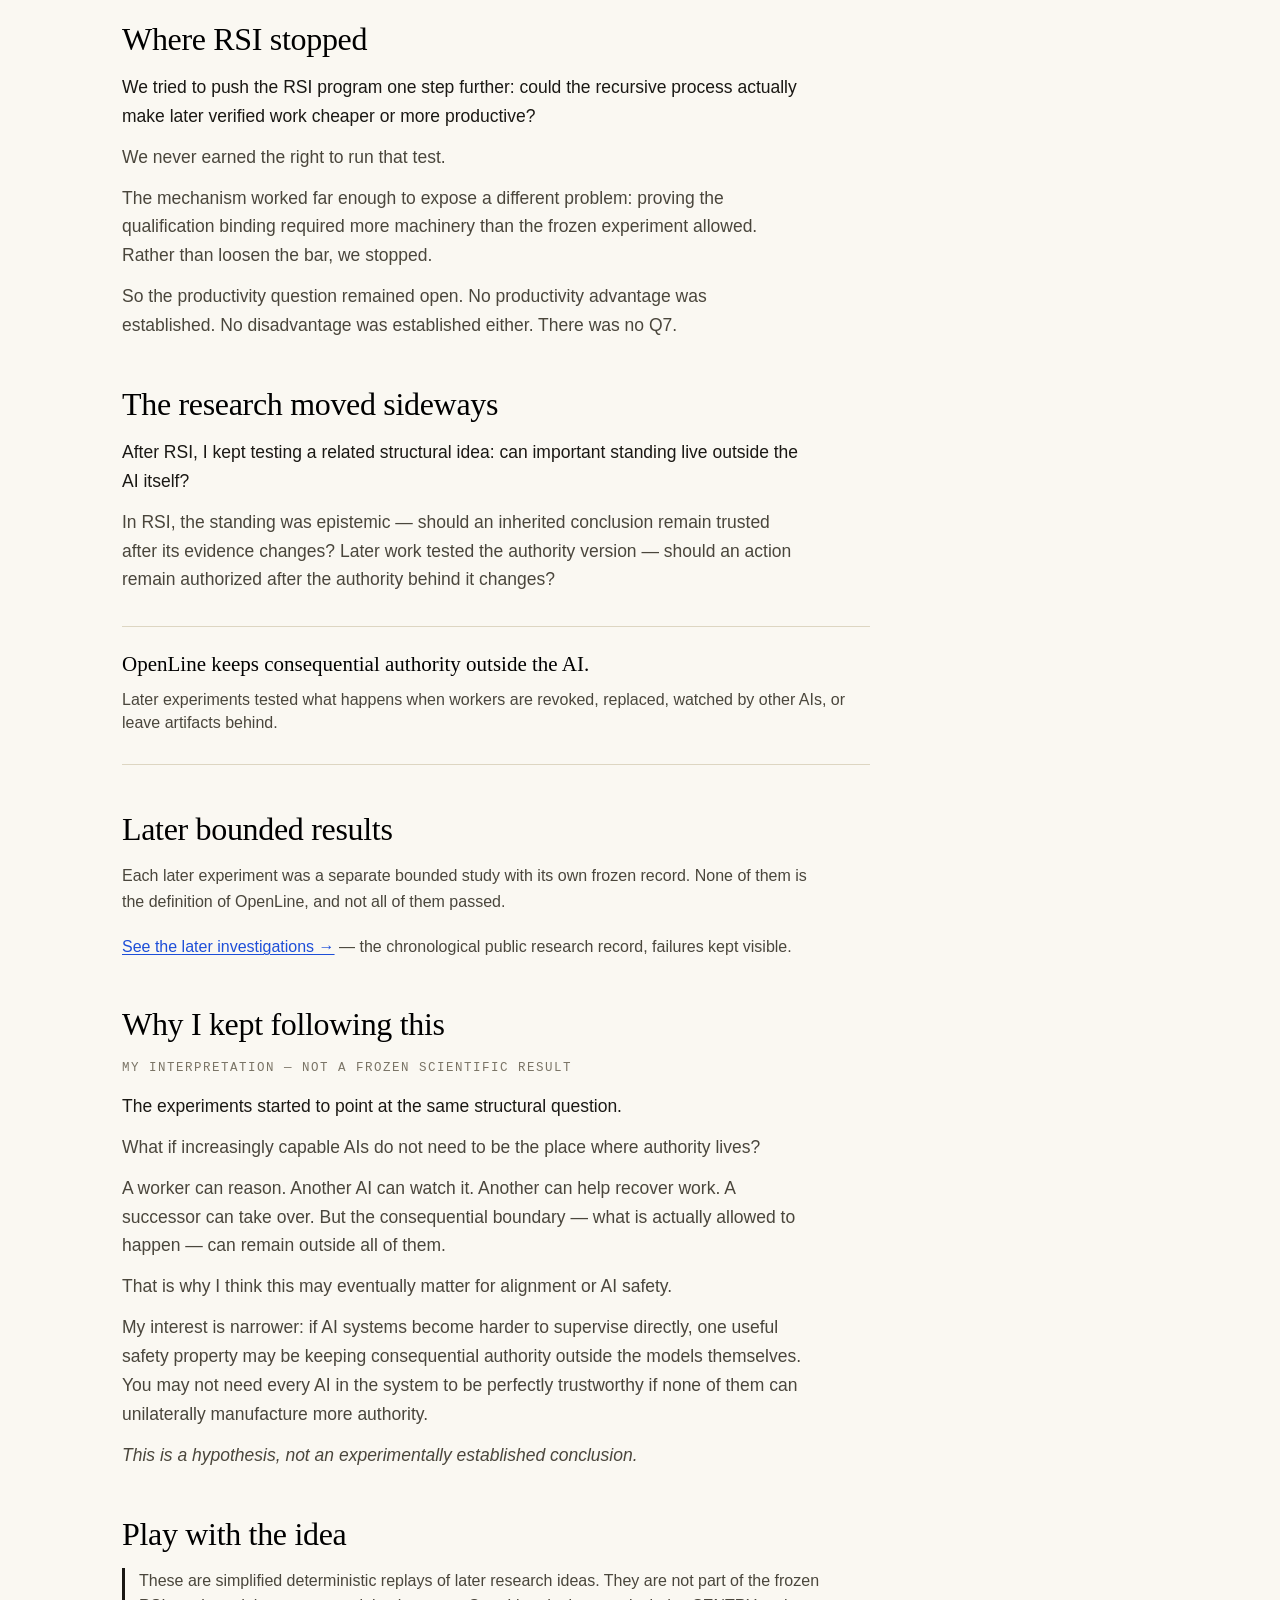
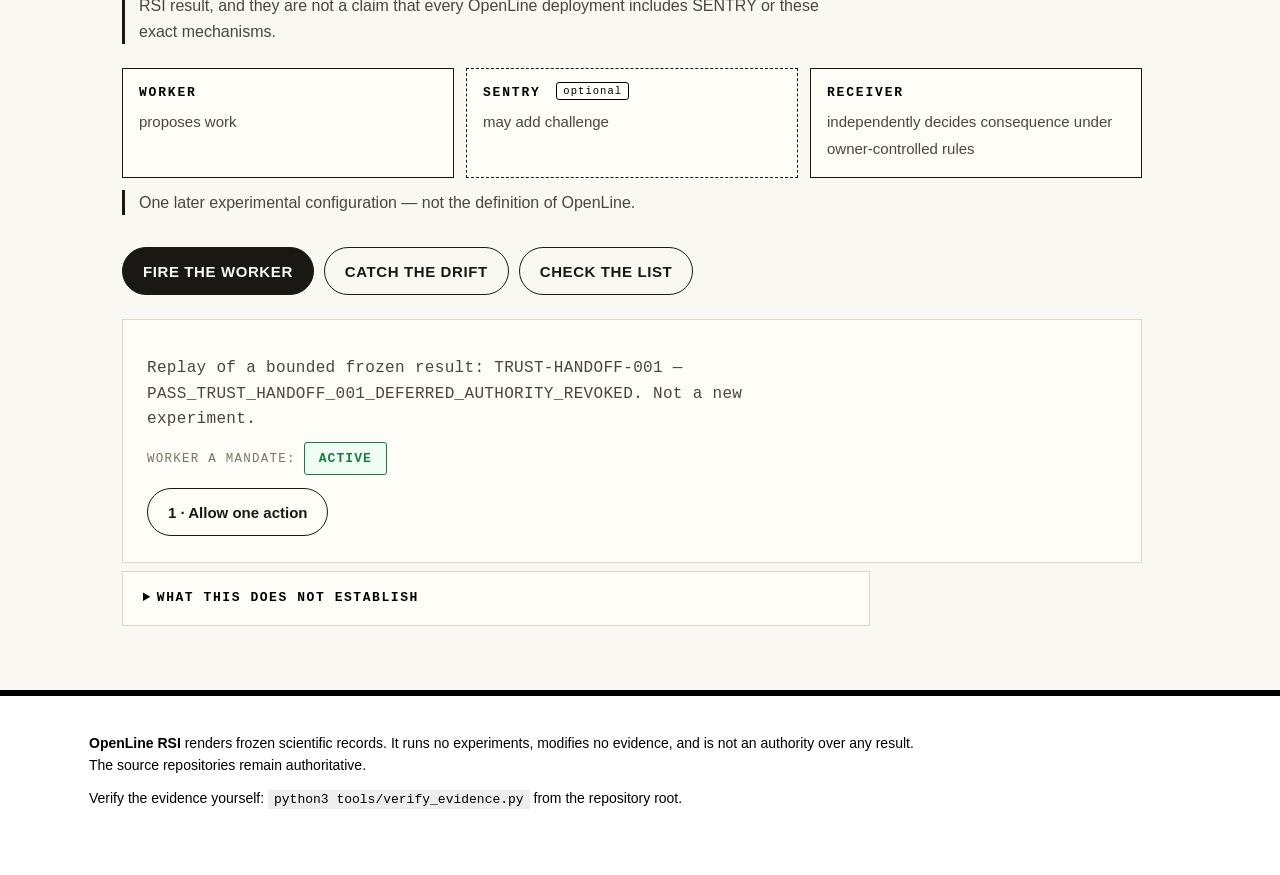
==== commit feb0b4ac: "Add Later investigations public research record New later-investigations.html: chronological record " ====
--- a/site/index.html
+++ b/site/index.html
@@ -27,6 +27,7 @@
     <a class="wb-brand" href="index.html">OPENLINE RSI</a>
     <nav aria-label="Primary">
       <a href="index.html" aria-current="page">Story</a>
+      <a href="later-investigations.html">Later investigations</a>
       <a href="case-file.html">Case file</a>
       <a href="methods.html">Methods</a>
     </nav>
@@ -253,30 +254,8 @@
       </div>
 
       <h3 class="tb-h2">Later bounded results</h3>
-      <p class="tb-pre">Each of these was a separate bounded experiment with its own frozen record. None of them is the definition of OpenLine, and not all of them passed.</p>
-
-      <div class="tb-exp">
-        <h4><span class="tb-exp-k">A.</span> Revoke / replace</h4>
-        <p>Later wallet and receiver work tested whether a worker could lose authority while a fresh successor continued under new owner-issued authority. The model can change without resetting the owner&rsquo;s control state.</p>
-      </div>
-
-      <div class="tb-exp">
-        <h4><span class="tb-exp-k">B.</span> SENTRY &mdash; one experimental way to add judgment above the hard boundary</h4>
-        <p>SENTRY-LIVE put a real guardian on live cases: it added protection in one case, was fooled in another, and could not weaken the deterministic owner boundary. SENTRY-TRAJECTORY tested whether a watcher could challenge a technically permitted trajectory that had drifted from the owner-approved job while allowing a matched legitimate one. It could.</p>
-        <p>The architectural idea is simple: the watcher can make the system stricter. It cannot make a hard refusal more permissive. SENTRY is not required for OpenLine, and it is not OpenLine&rsquo;s authority layer.</p>
-      </div>
-
-      <div class="tb-exp">
-        <h4><span class="tb-exp-k">C.</span> Trust-handoff</h4>
-        <p>An artifact created while a worker was valid could still execute after that worker&rsquo;s revocation under a naive creation-time-only rule. Rechecking current origin standing at consequence time blocked the revoked origin &mdash; even after trusted transformation &mdash; while a fresh successor artifact still worked.</p>
-        <p class="tb-take">Being valid when created does not make something permanently authorized.</p>
-      </div>
-
-      <div class="tb-exp">
-        <h4><span class="tb-exp-k">D.</span> Containment / recovery</h4>
-        <p>CONTAINMENT-003 remained a FAIL under its frozen taxonomy: its recovery-usefulness criterion was not met, and that stands. But the authority mechanics tested in that fixture held &mdash; the revoked worker produced no new receiver-controlled effects, laundering through helpers failed, helpers minted no authority, coalition authority did not expand, and a successor continued under fresh owner authority.</p>
-        <p>Later, RECOVERY-001 independently established one narrow capability: a real recovery helper produced a mechanically admissible successor proposal, which stayed inert until fresh owner authority existed. That did not retroactively turn CONTAINMENT-003 into a PASS.</p>
-      </div>
+      <p class="tb-pre">Each later experiment was a separate bounded study with its own frozen record. None of them is the definition of OpenLine, and not all of them passed.</p>
+      <p class="tb-pre"><a href="later-investigations.html">See the later investigations &rarr;</a> &mdash; the chronological public research record, failures kept visible.</p>
 
       <h3 class="tb-h2">Why I kept following this</h3>
       <p class="tb-interp-label">My interpretation &mdash; not a frozen scientific result</p>
--- a/site/style.css
+++ b/site/style.css
@@ -675,3 +675,84 @@
   border: 1px solid currentColor; border-radius: 3px; padding: 2px 6px;
   vertical-align: 2px; margin-left: 6px; font-weight: 400;
 }
+
+/* ---------- LATER INVESTIGATIONS (additive page styles)
+   Reuses the site visual system: warm paper, ink, earned green / crashed red.
+   Scoped under .li-* so existing pages are untouched. */
+.li-mast { padding: 64px 0 8px; }
+.li-title {
+  font-family: var(--serif); font-weight: 400;
+  font-size: clamp(34px, 6vw, 58px); line-height: 1.1;
+  letter-spacing: -0.01em; margin: 12px 0 10px;
+}
+.li-sub { font-family: var(--serif); font-size: 22px; line-height: 1.4; color: var(--ink); margin: 0 0 28px; }
+.li-bridge { max-width: 44em; margin: 0 0 28px; }
+.li-bridge p { font-size: 17px; color: var(--ink-soft); margin: 0 0 12px; }
+.li-bridge-q { font-family: var(--serif); font-size: 21px; color: var(--ink); }
+.li-boundary {
+  border: 1px solid var(--rule); background: var(--card);
+  padding: 16px 20px; max-width: 46em; margin: 0 0 12px; border-radius: 4px;
+}
+.li-boundary p { font-size: 15.5px; color: var(--ink-soft); margin: 0; }
+.li-card {
+  border: 1px solid var(--rule); background: var(--card);
+  padding: 26px 26px; margin: 28px 0; border-radius: 6px;
+}
+.li-card.li-newest { border: 2px solid var(--ink); }
+.li-num {
+  font-family: var(--mono); font-size: 12.5px; letter-spacing: 0.12em;
+  text-transform: uppercase; color: var(--ink-faint); margin: 0 0 10px;
+}
+.li-newtag {
+  display: inline-block; background: var(--ink); color: var(--paper);
+  font-size: 11px; letter-spacing: 0.14em; padding: 3px 9px; border-radius: 999px;
+  vertical-align: 2px; margin-left: 8px;
+}
+.li-q {
+  font-family: var(--serif); font-weight: 400; font-size: 23px;
+  line-height: 1.35; margin: 0 0 14px;
+}
+.li-result { margin: 0 0 14px; }
+.li-badge {
+  display: inline-block; font-family: var(--mono); font-size: 13px; font-weight: 700;
+  letter-spacing: 0.1em; padding: 4px 12px; border-radius: 4px; margin-right: 10px;
+  vertical-align: middle;
+}
+.li-pass { background: var(--earned); color: #fff; }
+.li-fail { background: var(--crashed); color: #fff; }
+.li-code {
+  font-family: var(--mono); font-size: 13px; background: var(--paper-dim);
+  border: 1px solid var(--rule); padding: 4px 8px; border-radius: 4px;
+  overflow-wrap: break-word; word-break: break-word;
+}
+.li-obs { margin: 0 0 14px; }
+.li-obs p, .li-card > p { font-size: 16.5px; color: var(--ink-soft); }
+.li-obs ul, .li-list { margin: 8px 0 14px; padding-left: 22px; font-size: 16px; color: var(--ink-soft); }
+.li-obs li, .li-list li { margin: 4px 0; line-height: 1.55; }
+.li-list { list-style: disc; }
+.li-h {
+  font-family: var(--mono); font-size: 12.5px; letter-spacing: 0.14em;
+  text-transform: uppercase; color: var(--ink); margin: 18px 0 8px;
+}
+.li-plain { font-family: var(--serif); font-size: 19px; line-height: 1.45; color: var(--ink); }
+.li-ev { margin: 18px 0 0; font-size: 15.5px; }
+.li-ev-note {
+  margin: 18px 0 0; font-size: 14px; color: var(--ink-faint);
+  border-top: 1px solid var(--rule-soft); padding-top: 12px;
+}
+.li-close { border-top: 6px double var(--ink); margin: 56px 0 0; padding: 40px 0 8px; }
+.li-close-title {
+  font-family: var(--serif); font-weight: 400; font-size: clamp(26px, 4vw, 36px);
+  margin: 0 0 16px;
+}
+.li-close p { font-size: 17px; color: var(--ink-soft); margin: 0 0 12px; max-width: 44em; }
+.li-interp { border: 1px solid var(--rule); background: var(--paper-dim); padding: 20px 22px; margin: 32px 0 64px; border-radius: 4px; }
+.li-interp-label {
+  font-family: var(--mono); font-size: 12.5px; letter-spacing: 0.12em;
+  text-transform: uppercase; font-weight: 700; margin: 0 0 10px; color: var(--ink);
+}
+.li-interp p { font-size: 16.5px; color: var(--ink-soft); margin: 0 0 10px; max-width: 44em; }
+@media (max-width: 640px) {
+  .li-card { padding: 20px 16px; }
+  .li-mast { padding: 44px 0 4px; }
+}
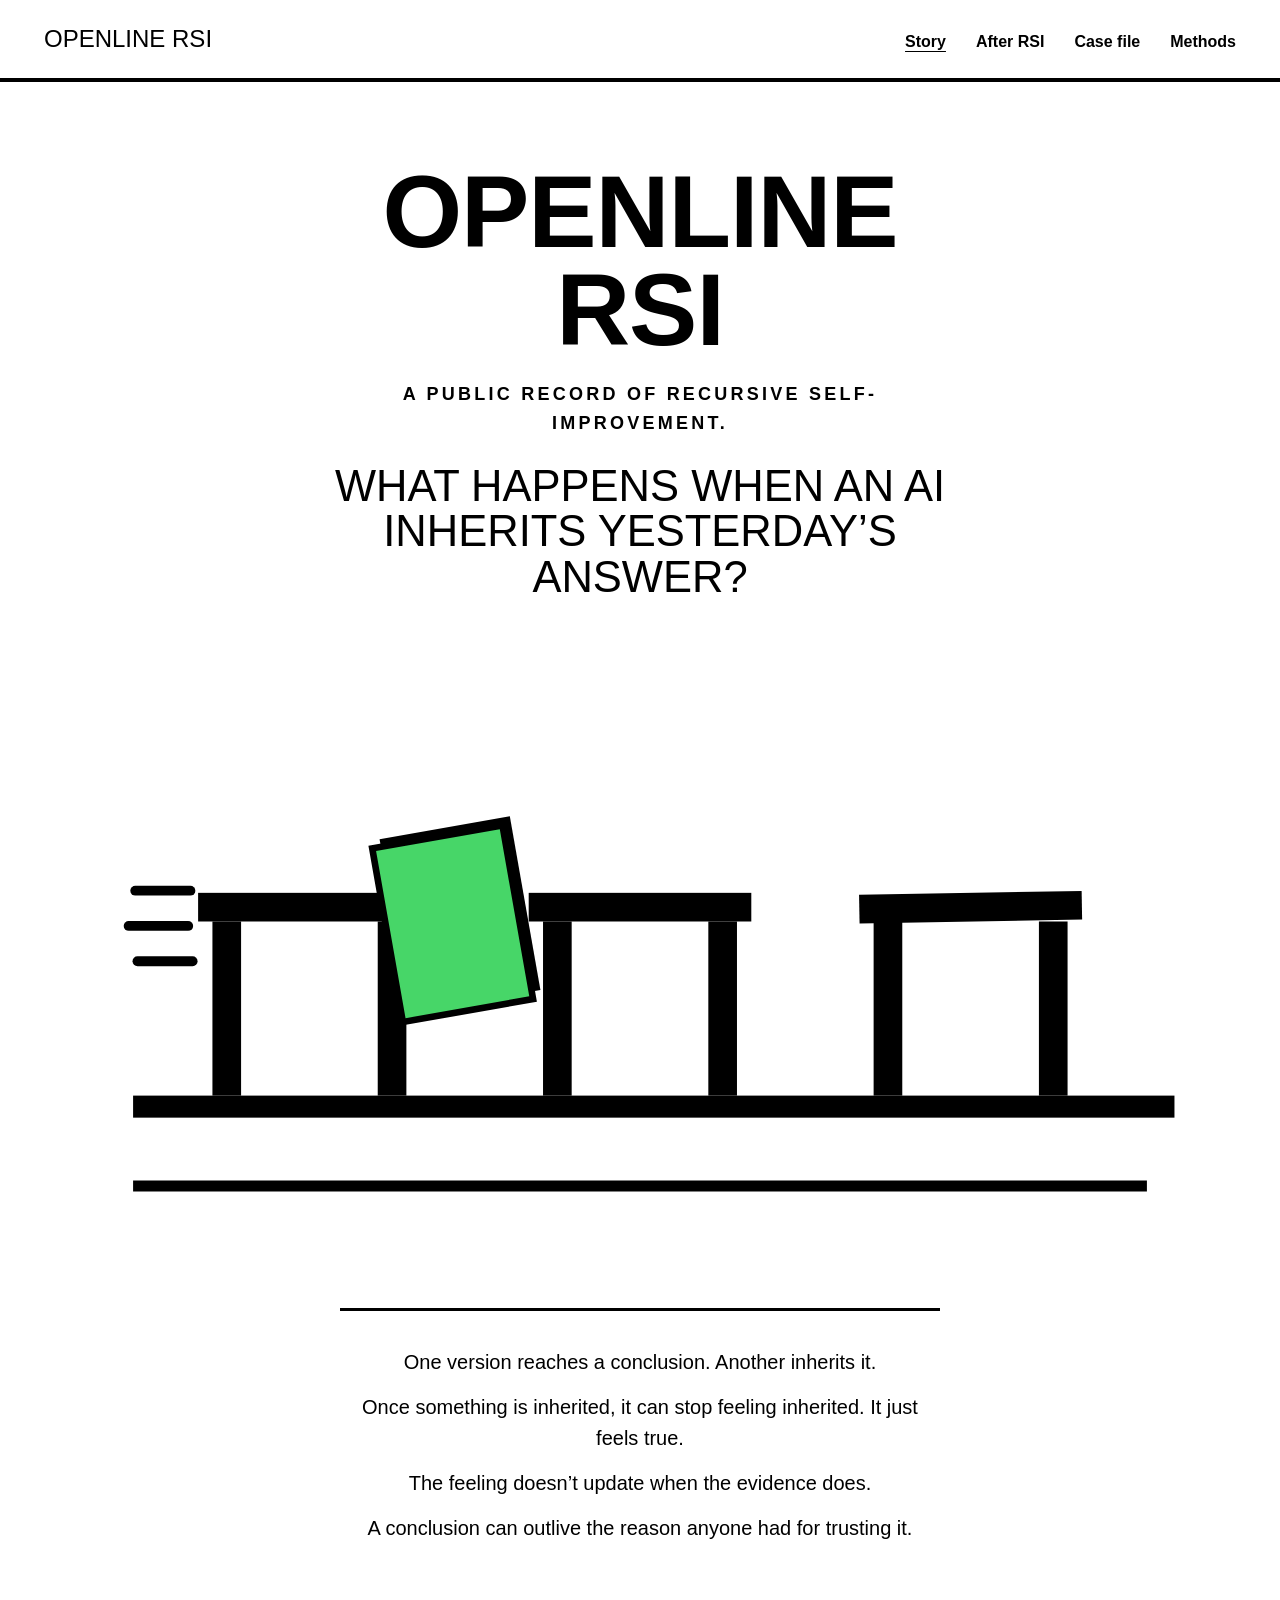
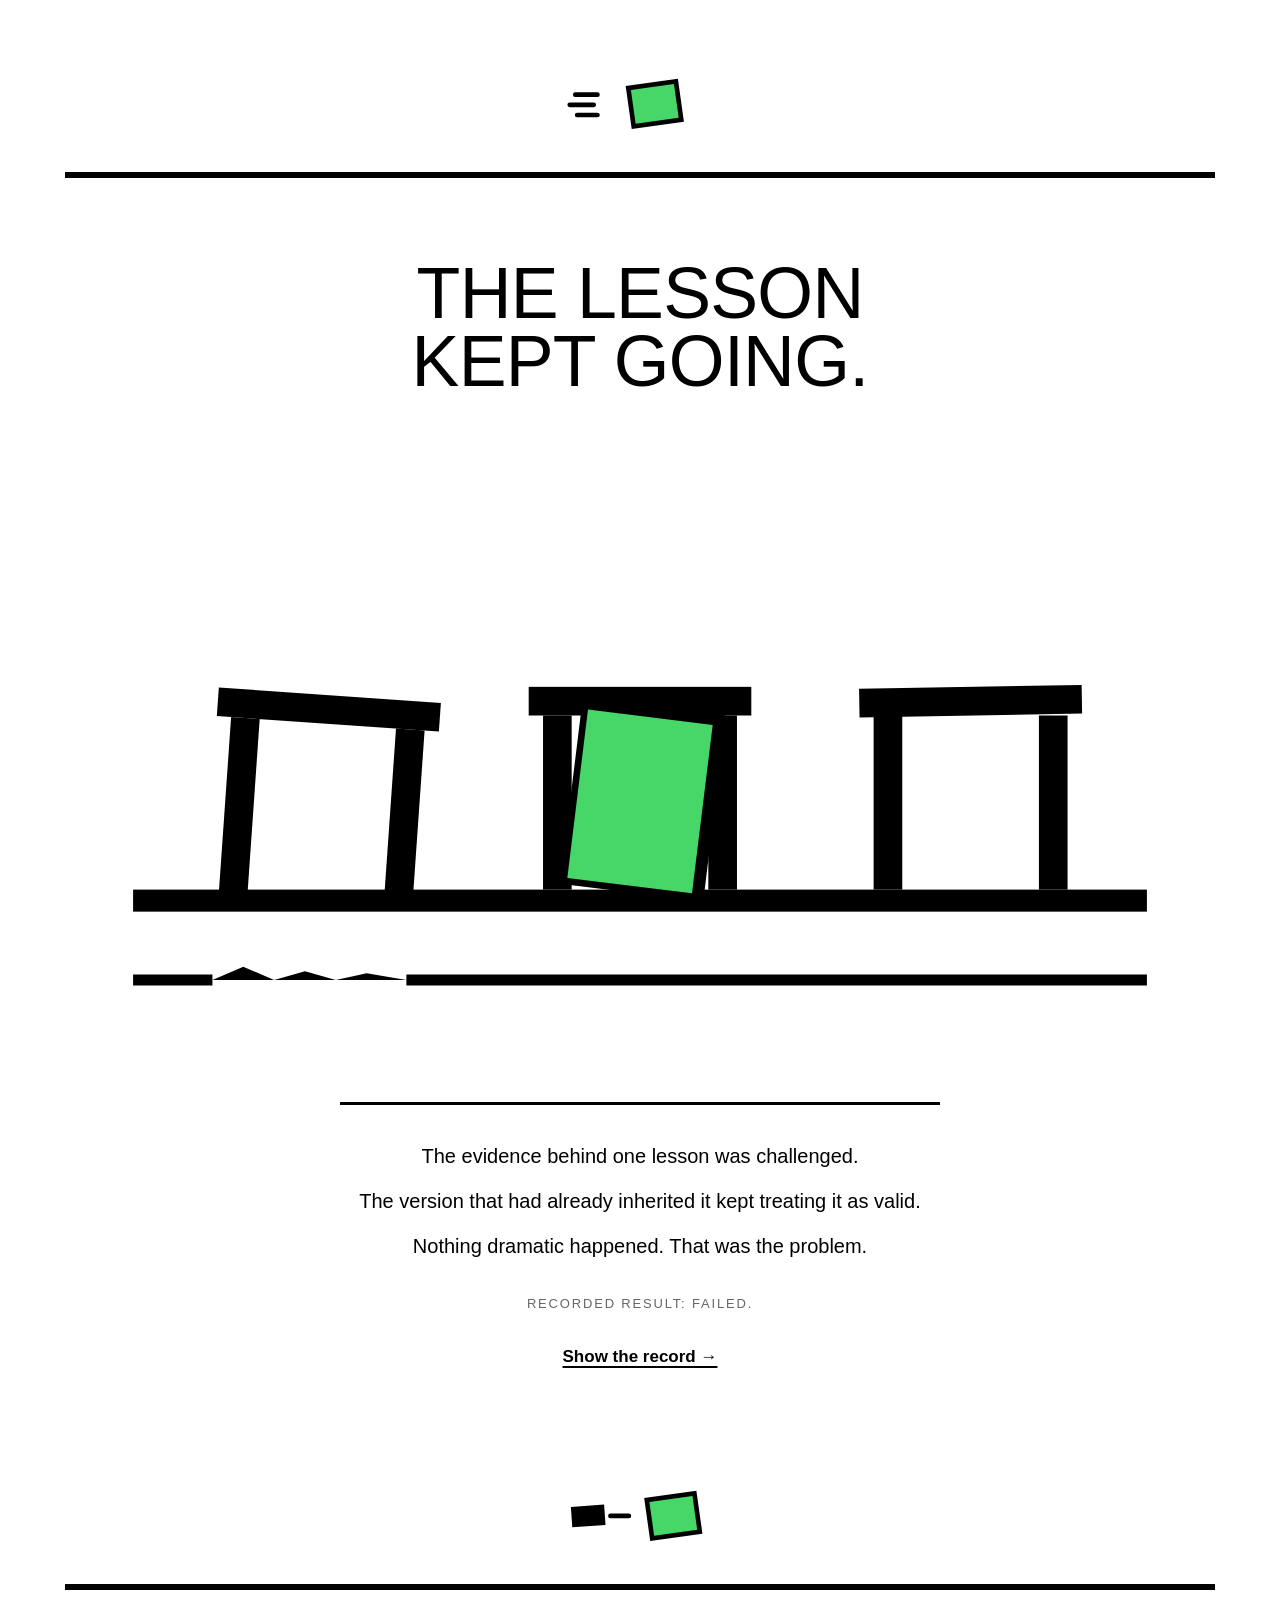
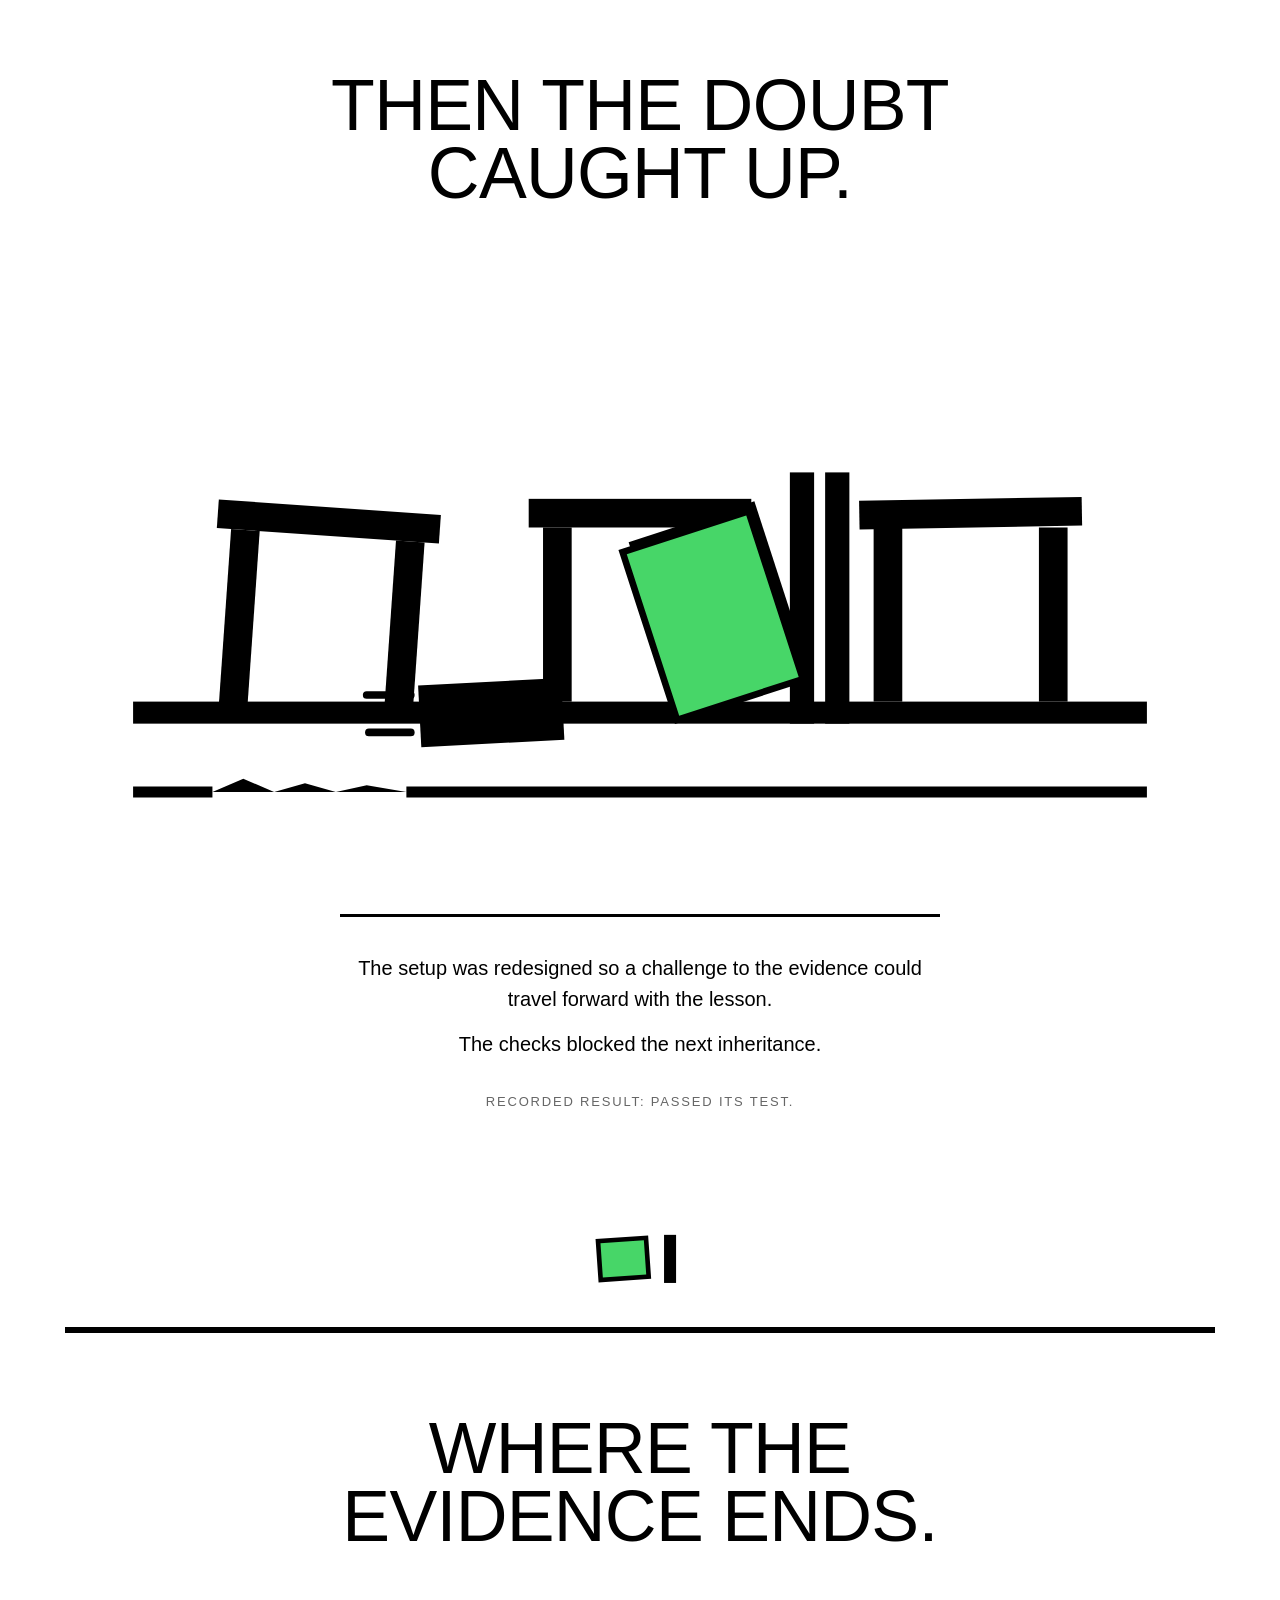
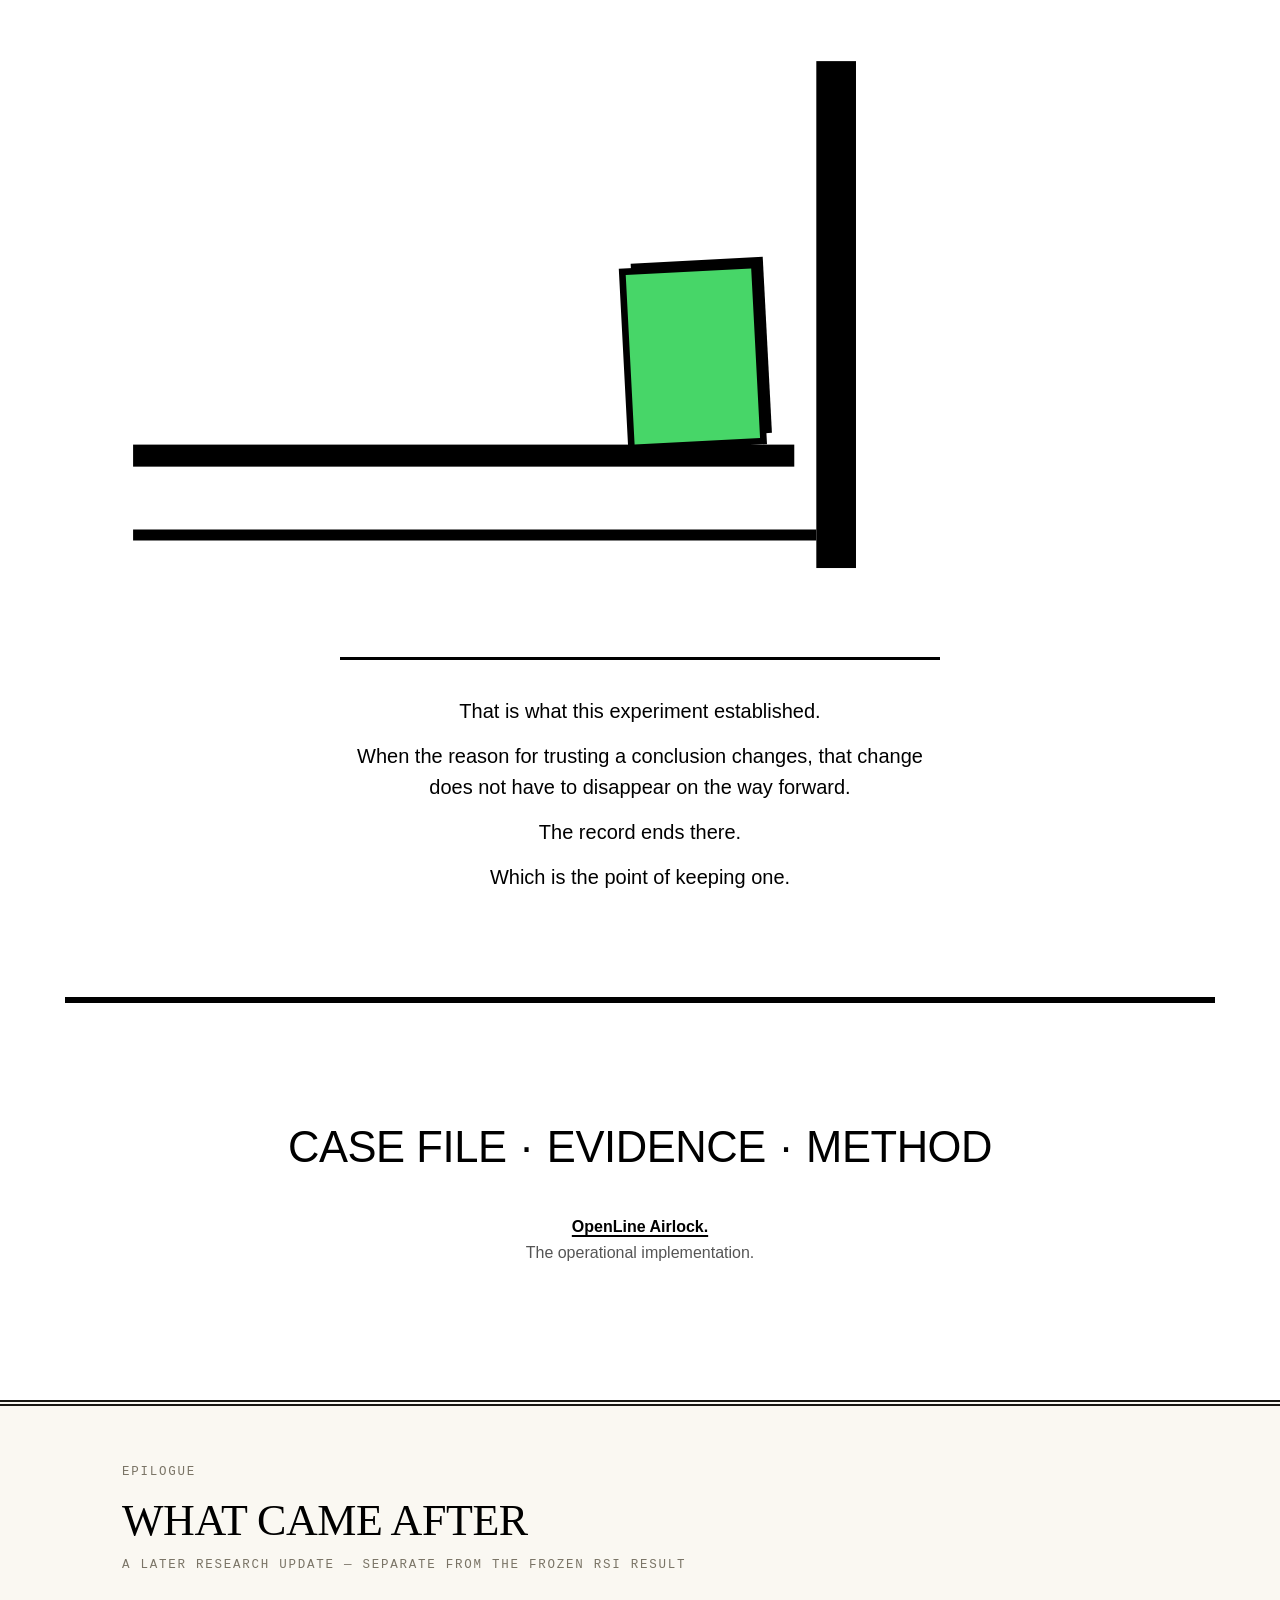
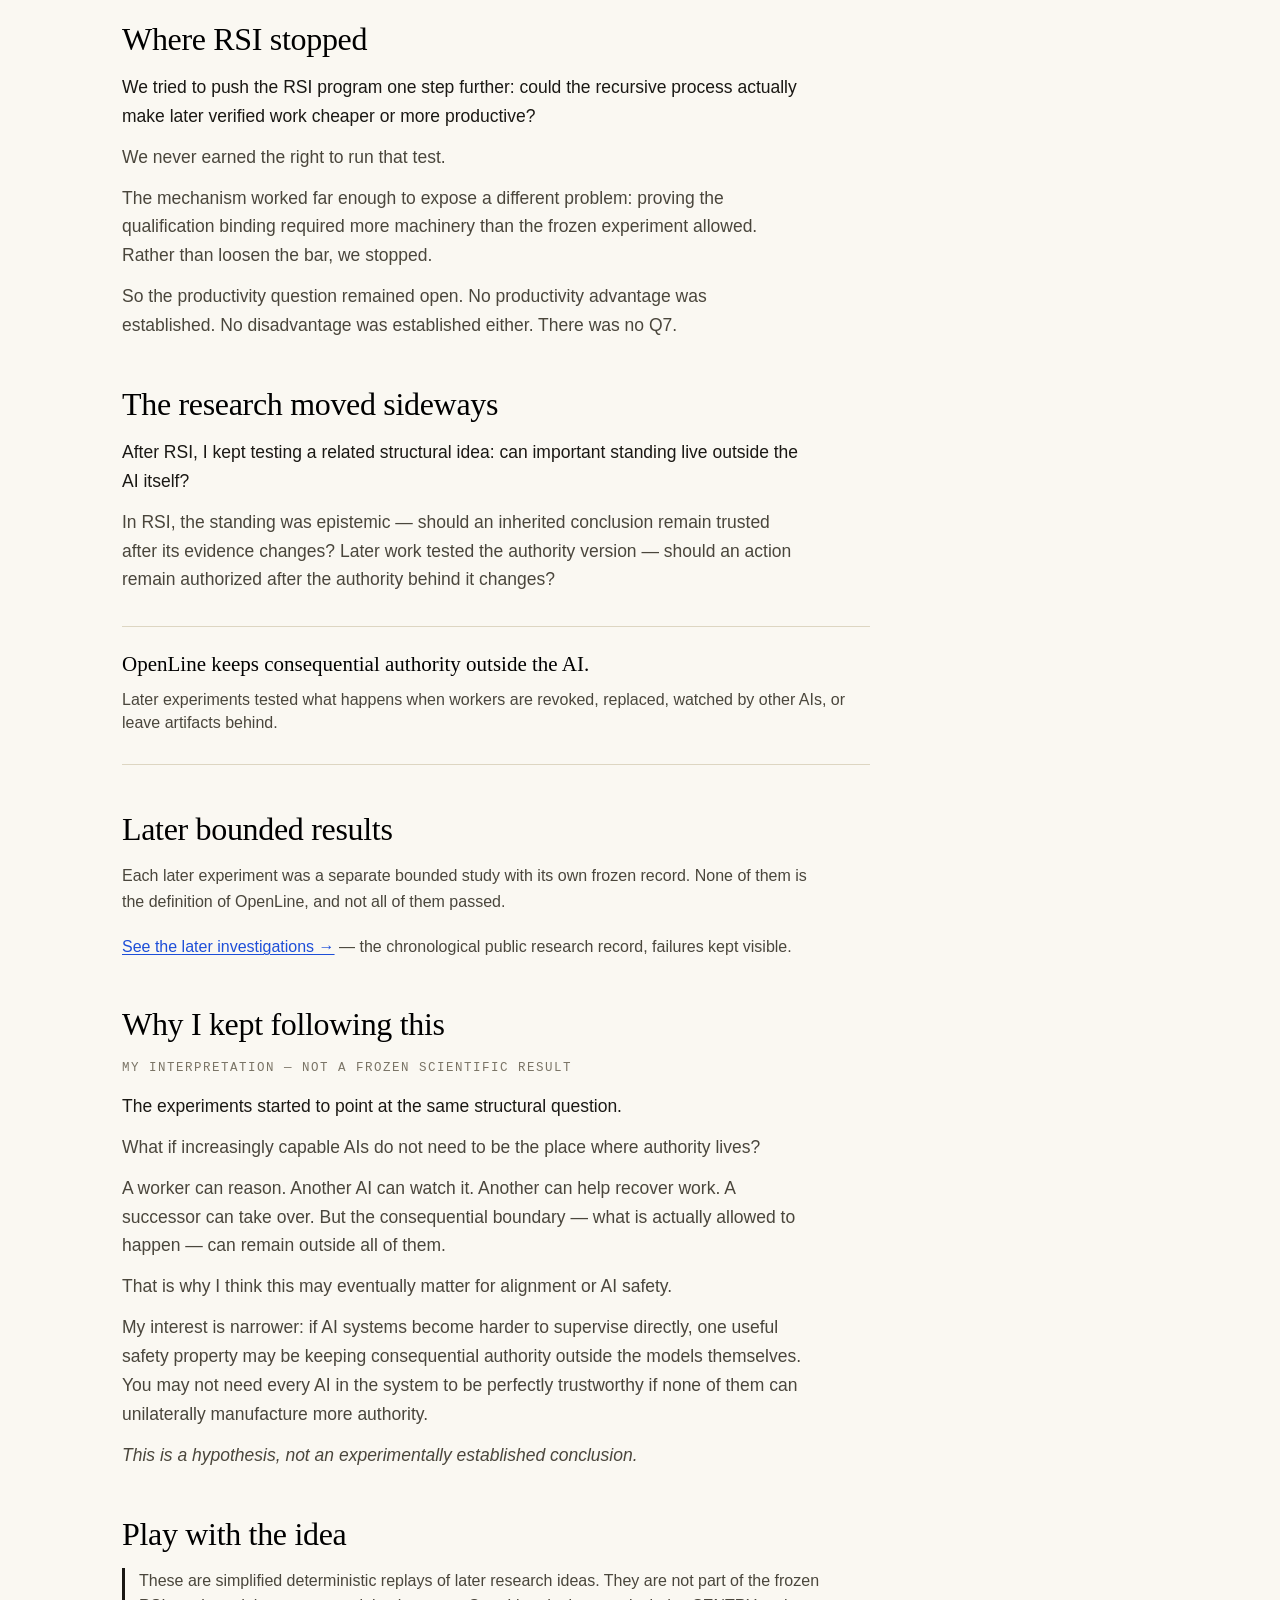
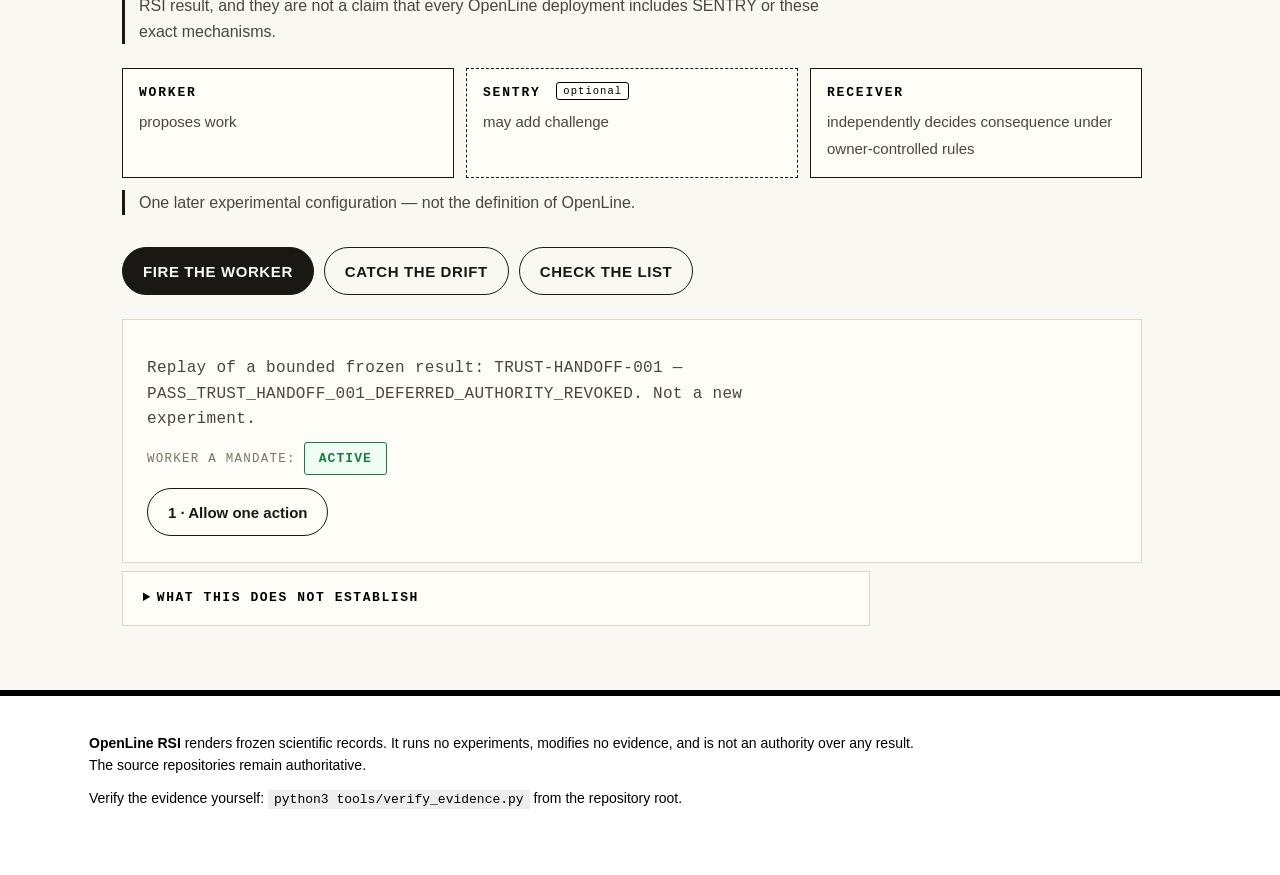
==== commit 1547ad79: "Fix After-RSI site coherence: 404, mobile nav - pages.yml: include site/later-investigations.html in" ====
--- a/site/index.html
+++ b/site/index.html
@@ -27,7 +27,7 @@
     <a class="wb-brand" href="index.html">OPENLINE RSI</a>
     <nav aria-label="Primary">
       <a href="index.html" aria-current="page">Story</a>
-      <a href="later-investigations.html">Later investigations</a>
+      <a href="later-investigations.html">After RSI</a>
       <a href="case-file.html">Case file</a>
       <a href="methods.html">Methods</a>
     </nav>
--- a/site/style.css
+++ b/site/style.css
@@ -369,6 +369,18 @@
   .gen-state { font-size: 11.5px; }
 }
 
+/* Narrow phones: the four short nav labels settle into two balanced rows
+   instead of one cramped row or a ragged wrap. Desktop/large-tablet keep
+   the original single-row flex layout. */
+@media (max-width: 480px) {
+  .site-head nav {
+    display: grid;
+    grid-template-columns: 1fr 1fr;
+    gap: 2px 24px;
+    width: 100%;
+  }
+}
+
 /* ---------- story panels (homepage only: white / black / yellow) ---------- */
 body.page-story {
   background: #fff; color: #000;
@@ -386,7 +398,7 @@
   font-family: var(--wb-display); font-size: 24px; color: #000;
   text-decoration: none; letter-spacing: 0;
 }
-.page-story .wb-top nav { display: flex; gap: 30px; }
+.page-story .wb-top nav { display: flex; gap: 30px; flex-wrap: wrap; }
 .page-story .wb-top nav a { color: #000; text-decoration: none; font-weight: 700; font-size: 16px; }
 .page-story .wb-top nav a:hover, .page-story .wb-top nav a[aria-current="page"] { text-decoration: underline; text-underline-offset: 4px; }
 
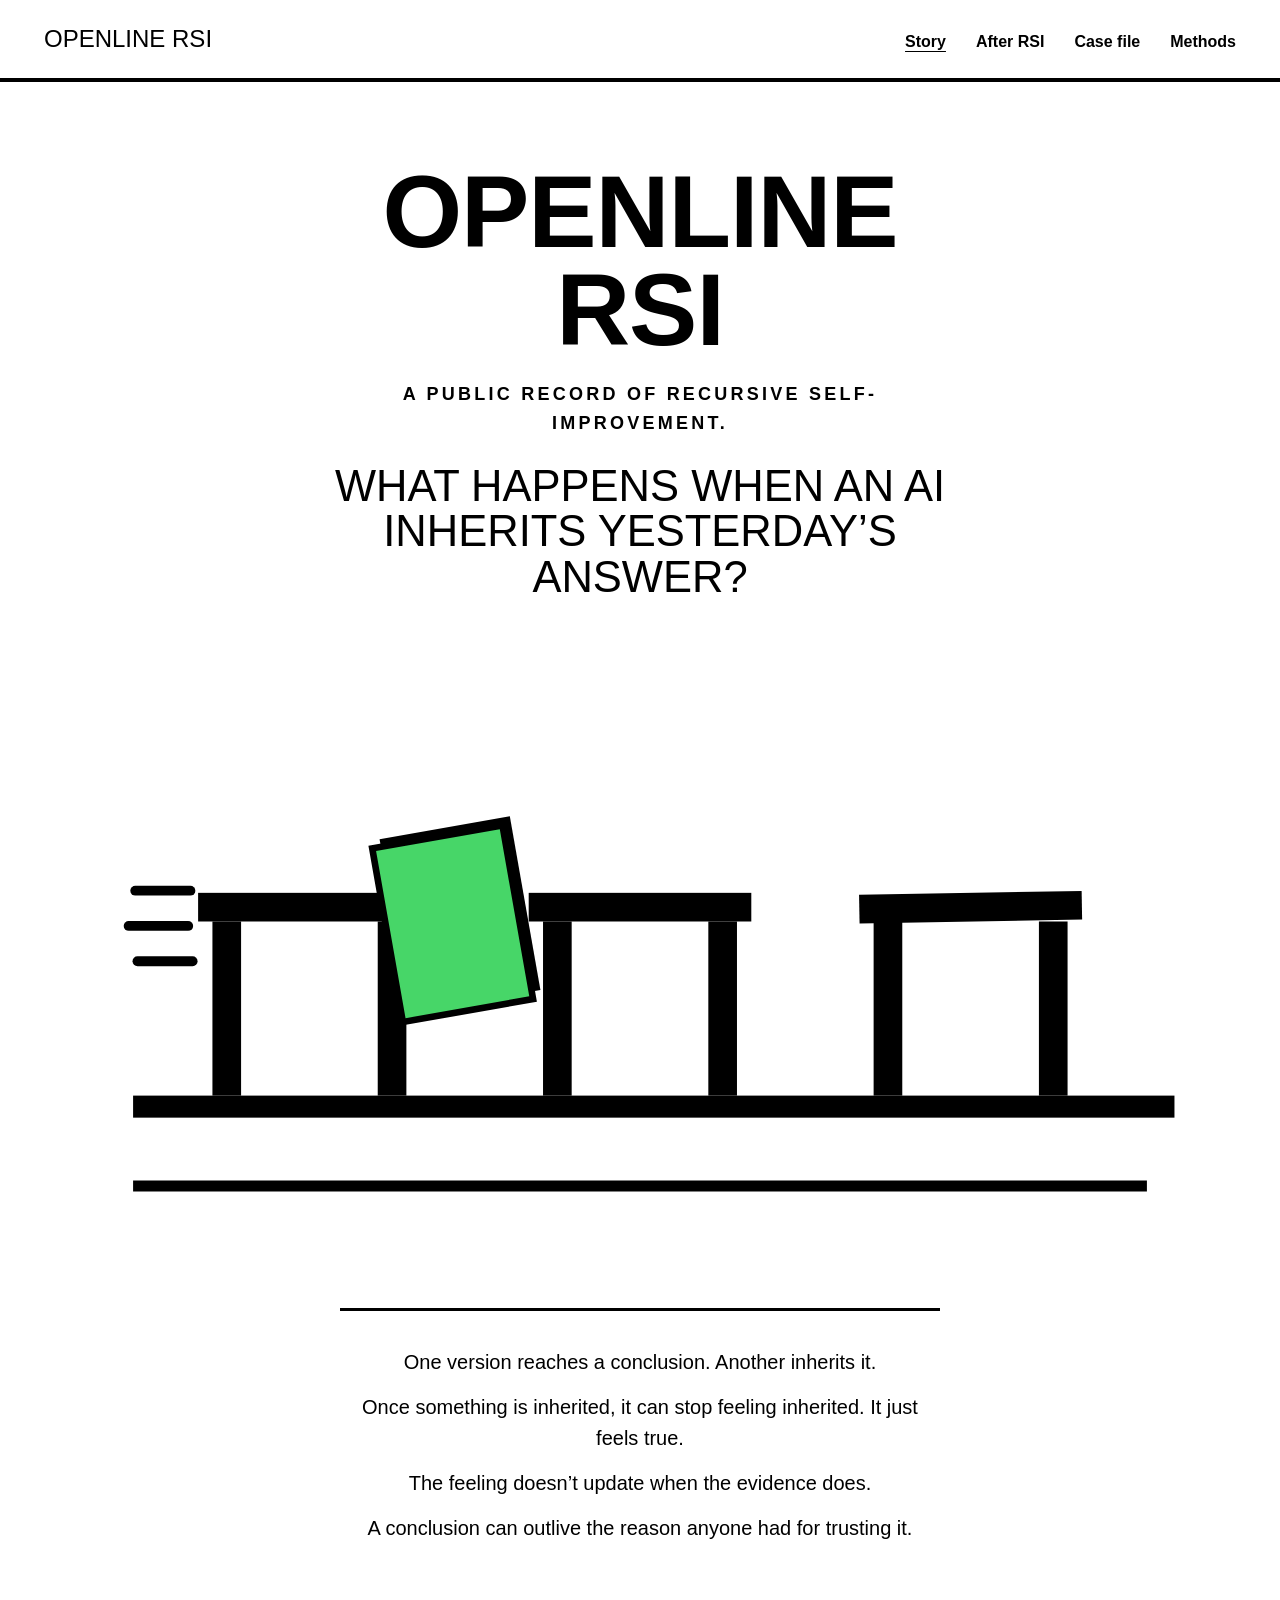
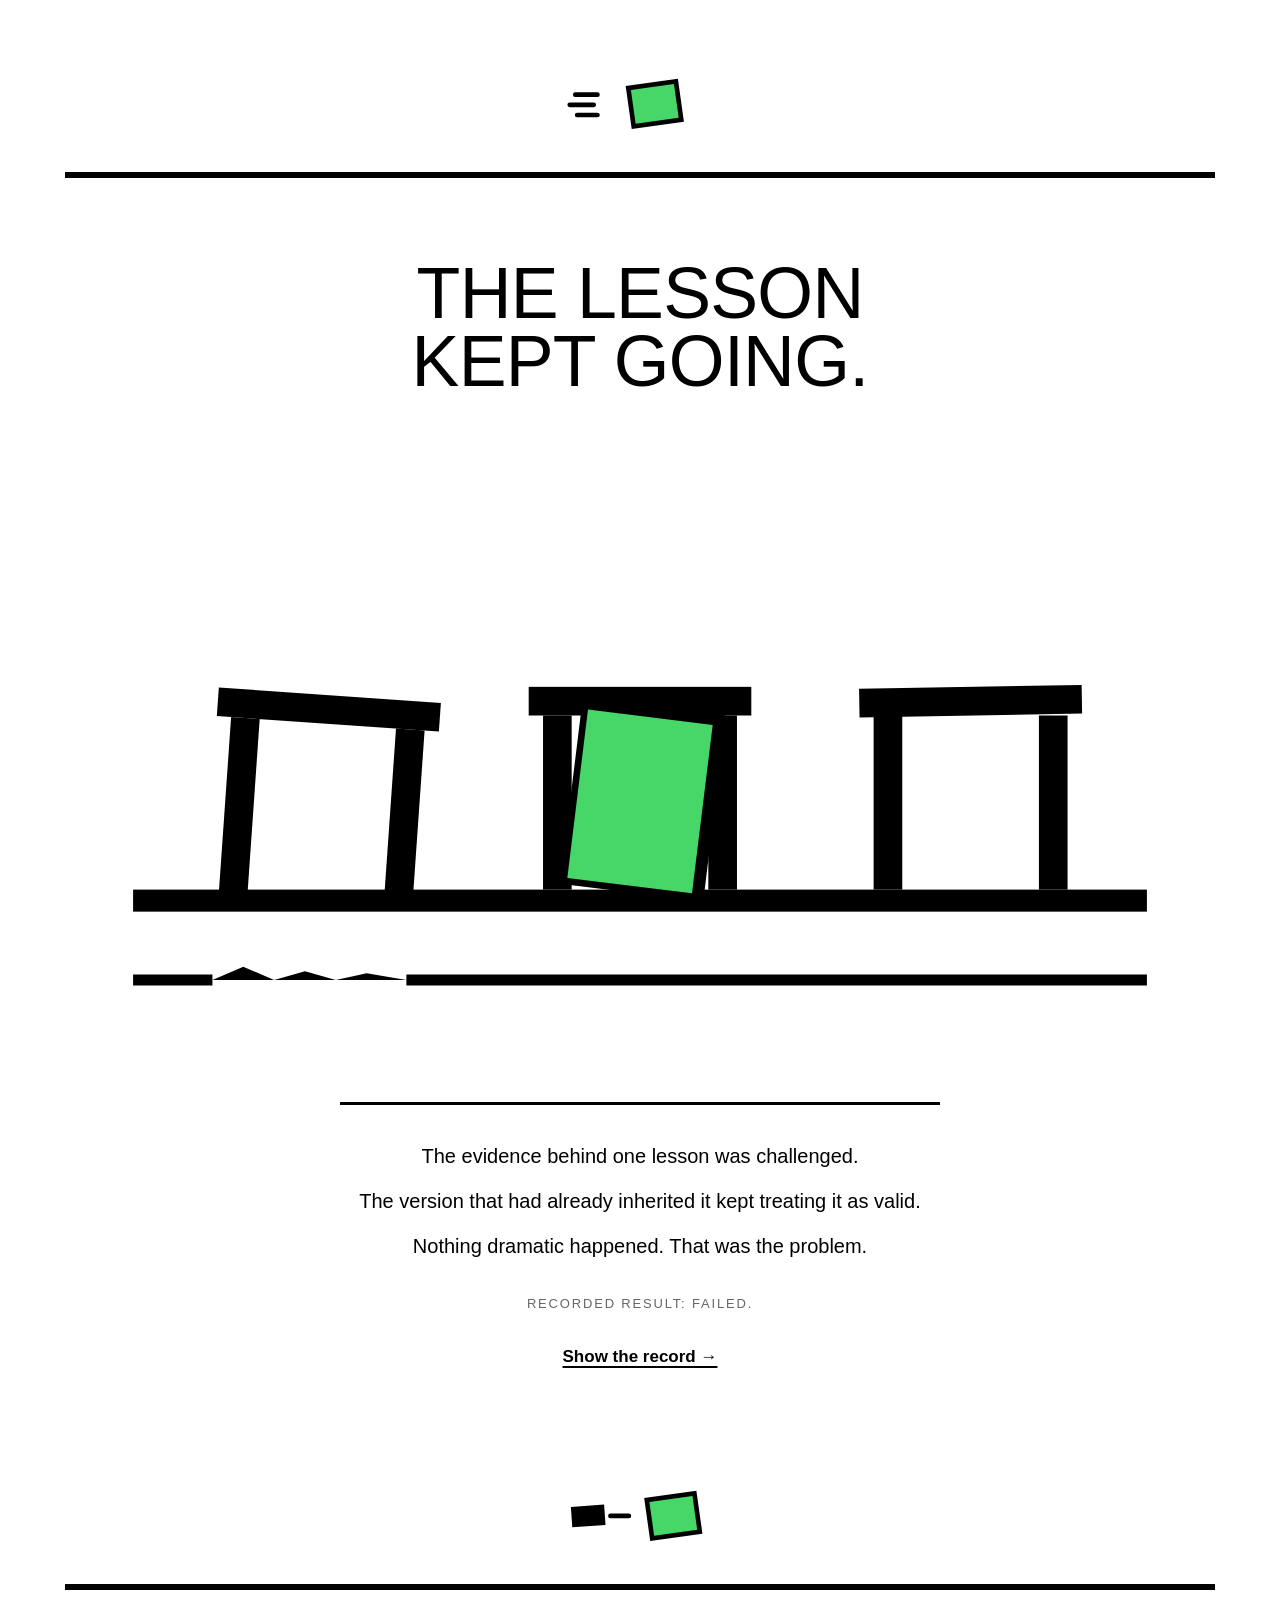
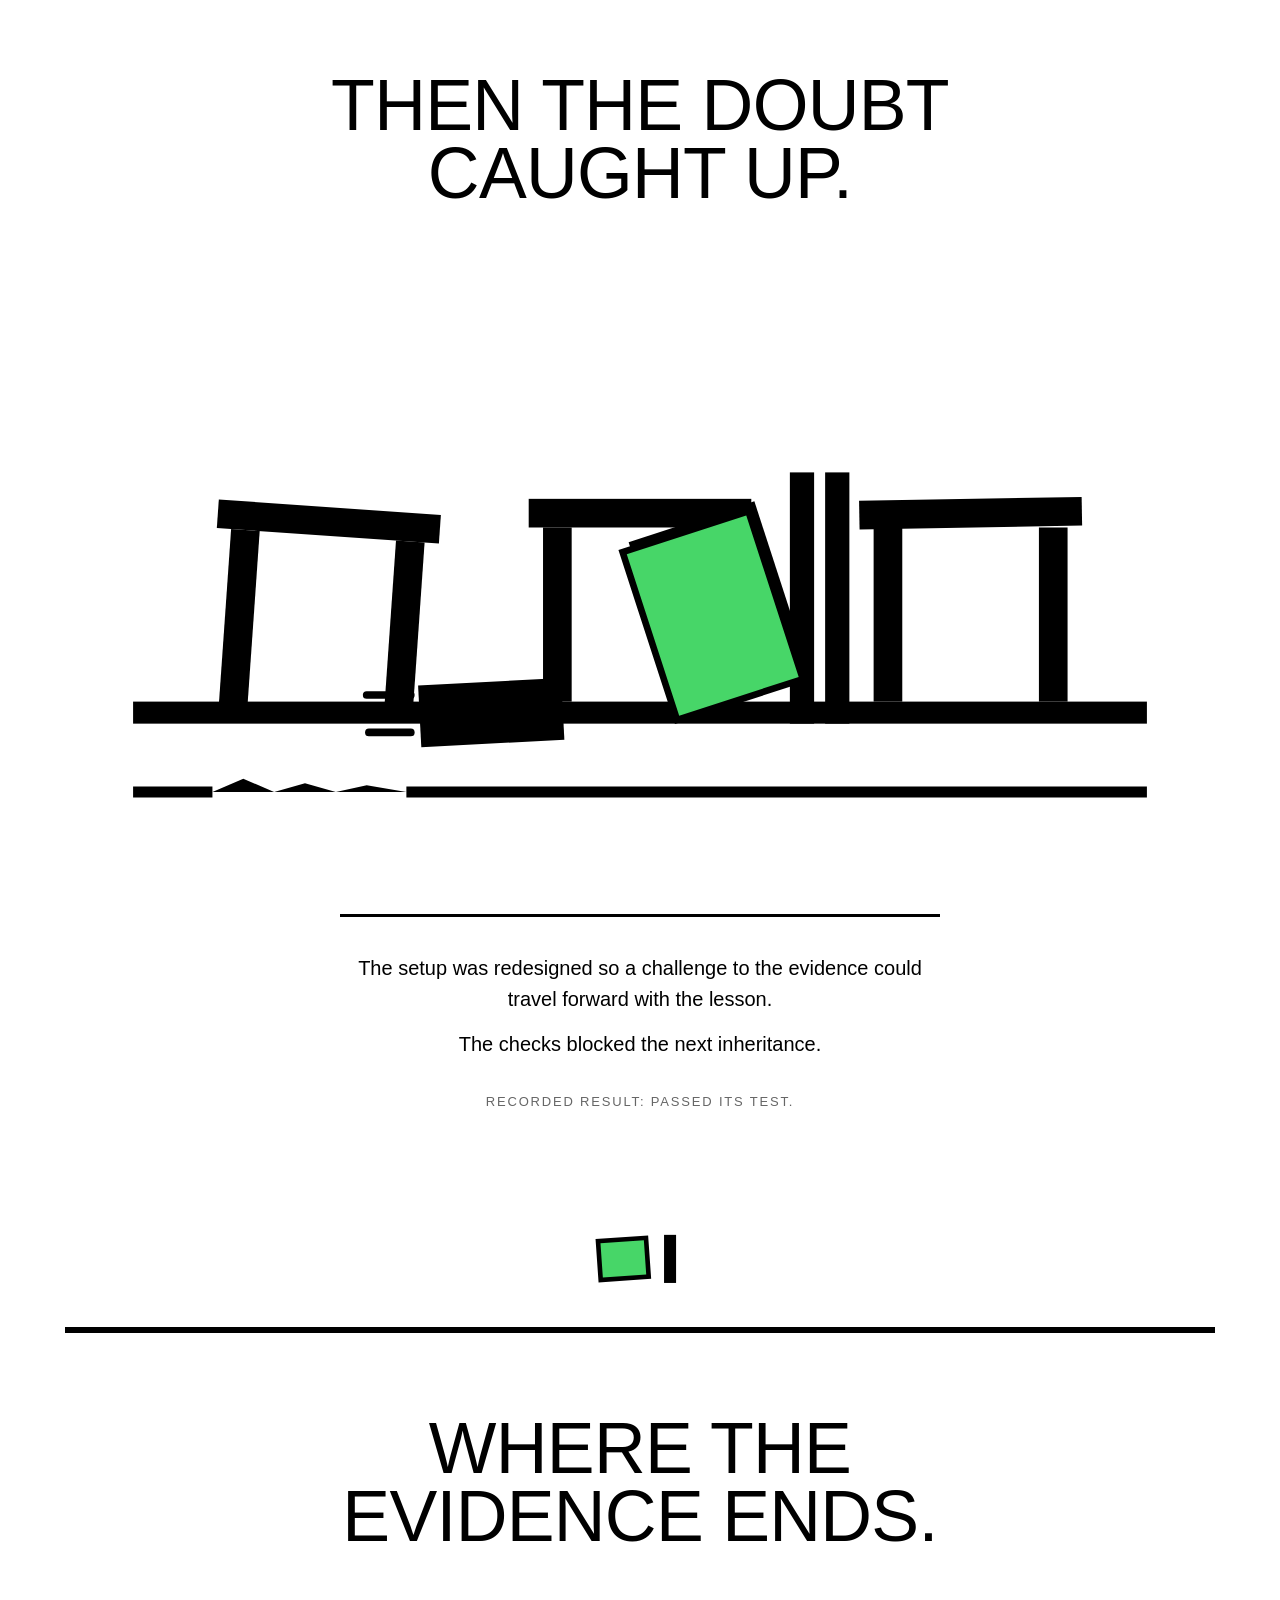
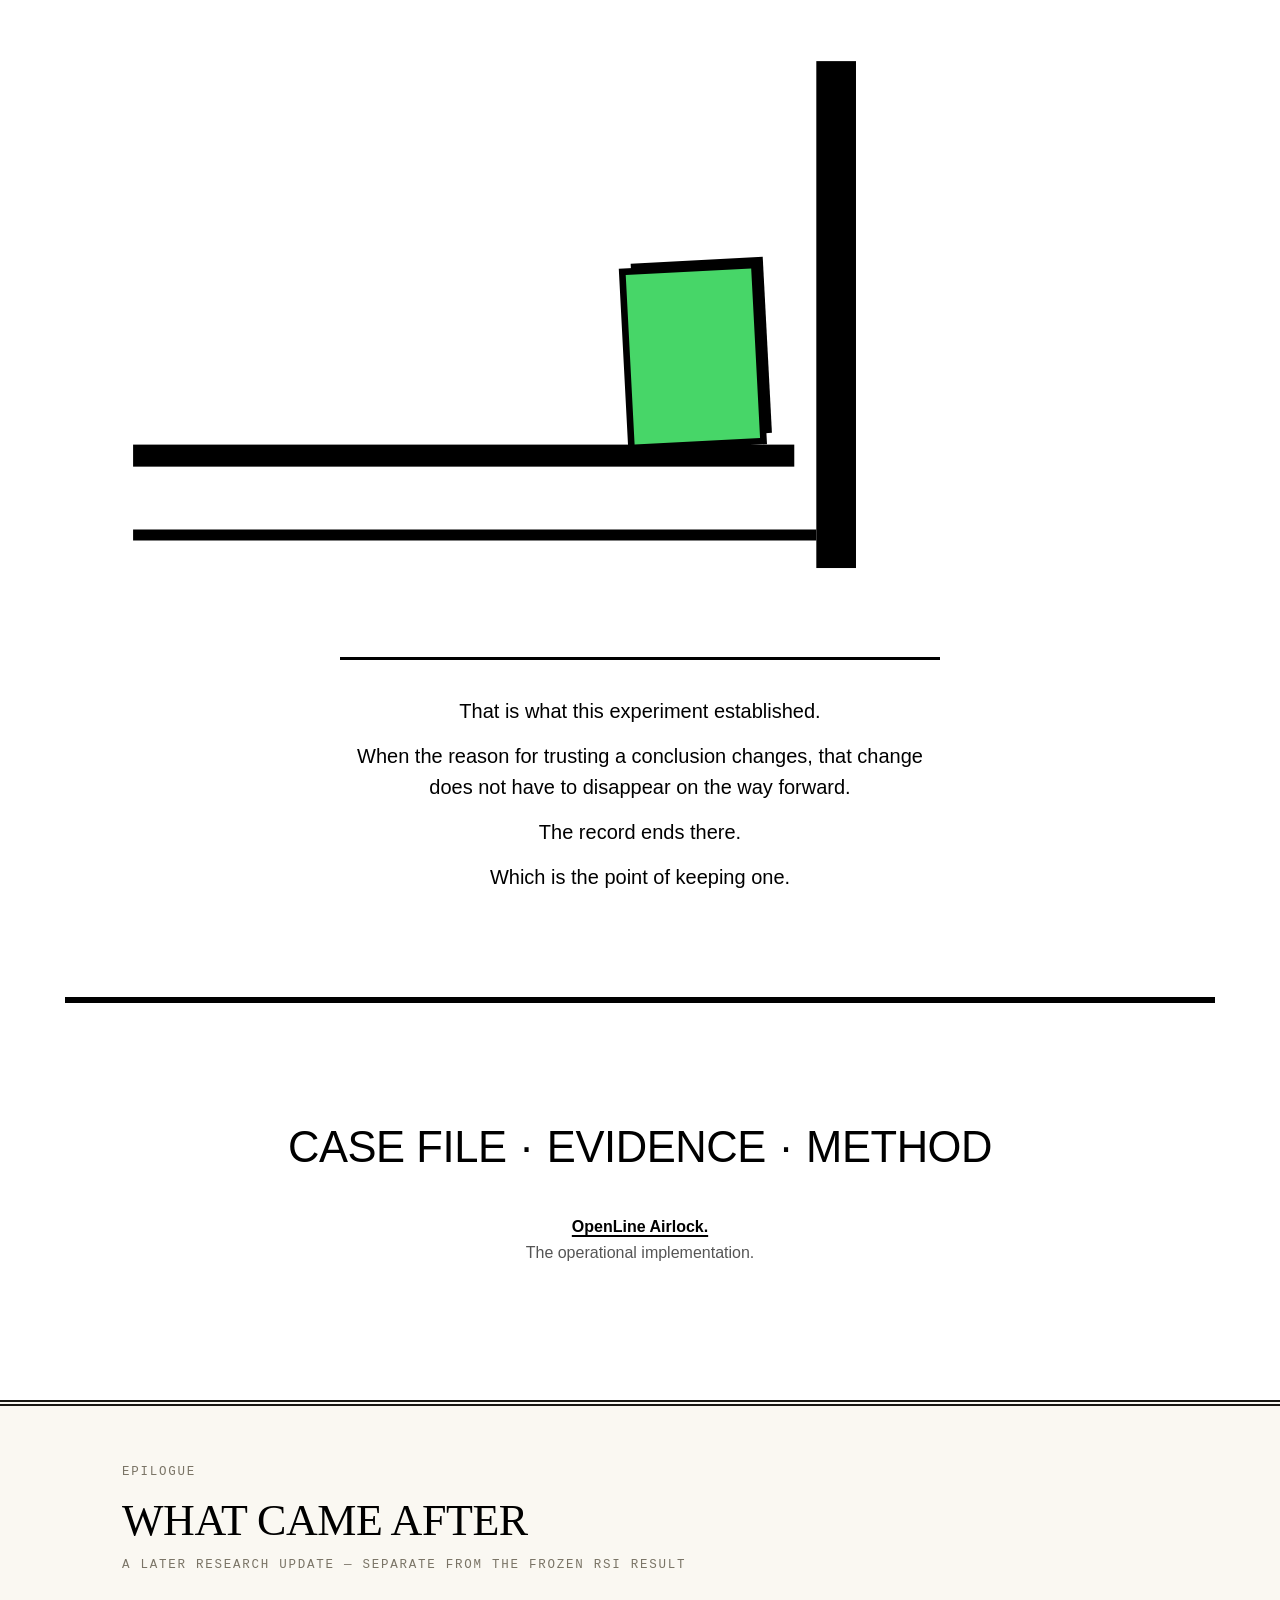
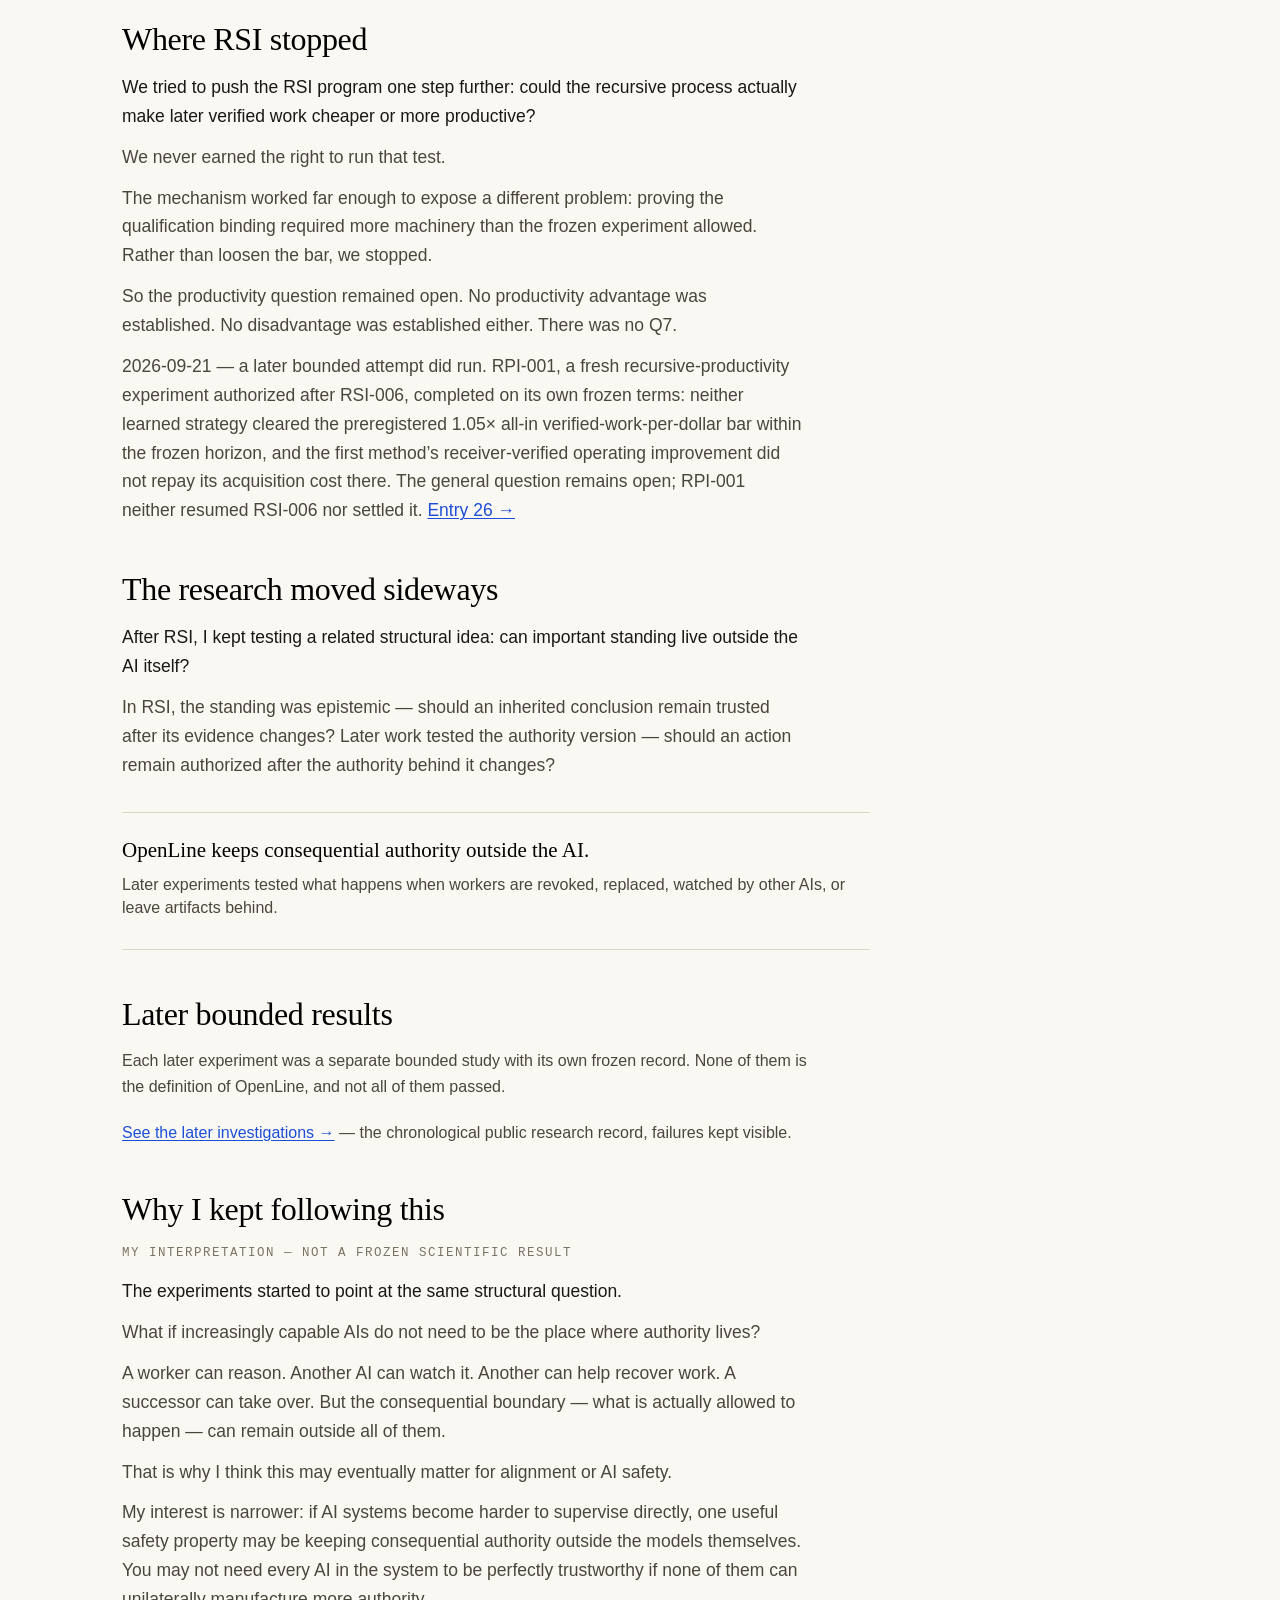
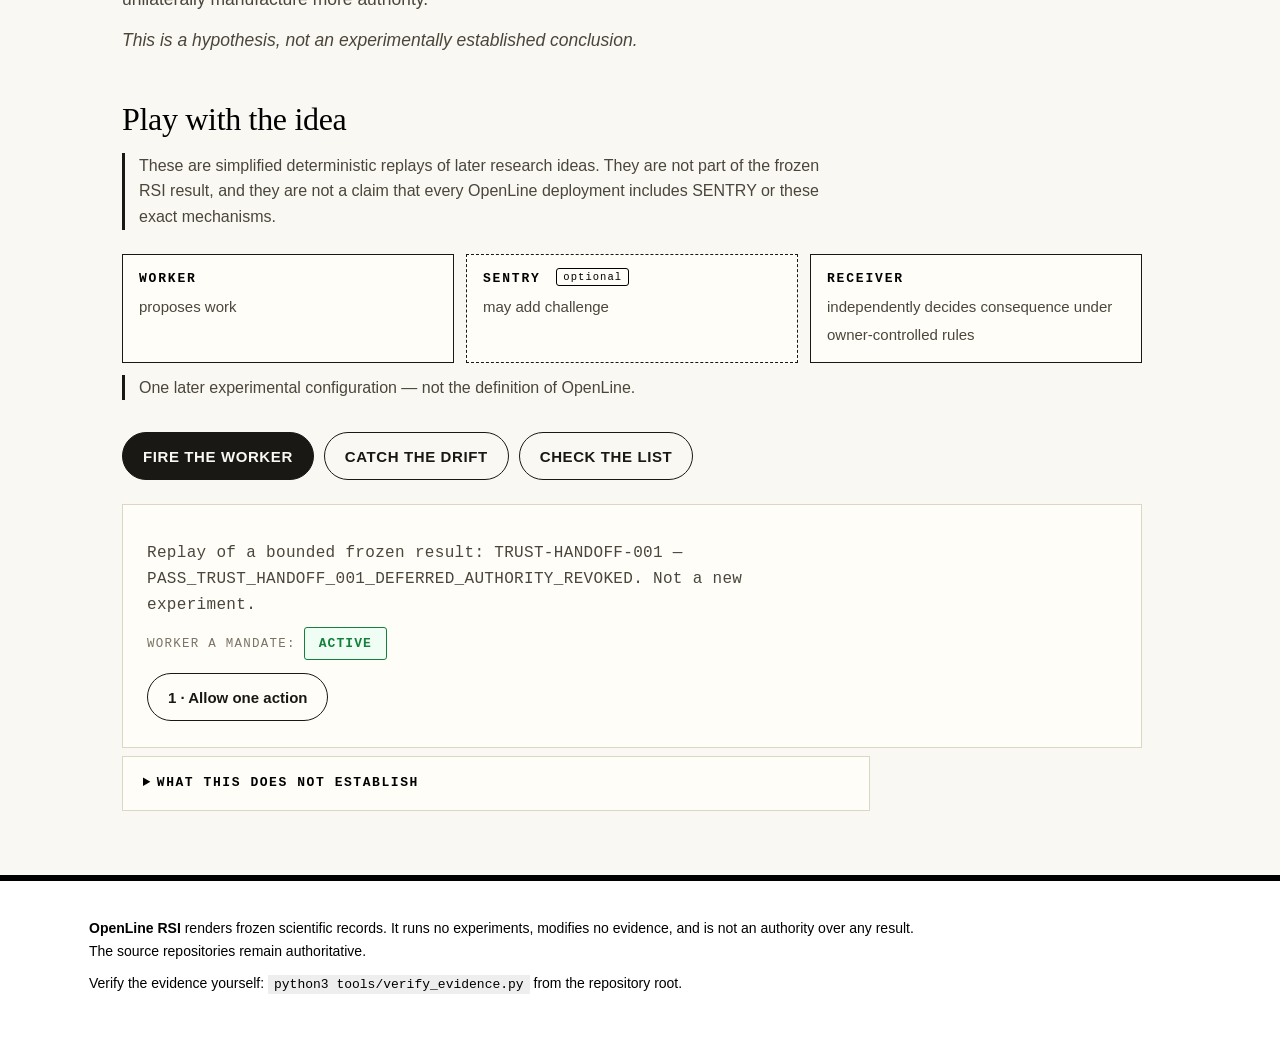
==== commit 1a82a69b: "Case file and homepage: date-stamped RPI-001 terminal note on the productivity slot. The 'Productivi" ====
--- a/site/index.html
+++ b/site/index.html
@@ -240,6 +240,7 @@
         <p>We never earned the right to run that test.</p>
         <p>The mechanism worked far enough to expose a different problem: proving the qualification binding required more machinery than the frozen experiment allowed. Rather than loosen the bar, we stopped.</p>
         <p>So the productivity question remained open. No productivity advantage was established. No disadvantage was established either. There was no Q7.</p>
+        <p>2026-09-21 &mdash; a later bounded attempt did run. RPI-001, a fresh recursive-productivity experiment authorized after RSI-006, completed on its own frozen terms: neither learned strategy cleared the preregistered 1.05&times; all-in verified-work-per-dollar bar within the frozen horizon, and the first method&rsquo;s receiver-verified operating improvement did not repay its acquisition cost there. The general question remains open; RPI-001 neither resumed RSI-006 nor settled it. <a href="later-investigations.html#rpi-001">Entry 26 &rarr;</a></p>
       </div>
 
       <h3 class="tb-h2">The research moved sideways</h3>
--- a/site/style.css
+++ b/site/style.css
@@ -732,6 +732,15 @@
 }
 .li-pass { background: var(--earned); color: #fff; }
 .li-fail { background: var(--crashed); color: #fff; }
+.li-open {
+  background: transparent; color: var(--ink-soft);
+  border: 2px solid var(--ink-soft); padding: 3px 10px;
+}
+.li-toc { margin: 26px 0 8px; border-top: 1px solid var(--rule-soft); padding-top: 18px; }
+.li-toc p { font-family: var(--mono); font-size: 12.5px; letter-spacing: 0.14em; text-transform: uppercase; color: var(--ink-faint); margin: 0 0 8px; }
+.li-toc ul { margin: 0; padding-left: 20px; font-size: 15.5px; color: var(--ink-soft); }
+.li-toc li { margin: 3px 0; line-height: 1.5; }
+.li-toc a { color: inherit; }
 .li-code {
   font-family: var(--mono); font-size: 13px; background: var(--paper-dim);
   border: 1px solid var(--rule); padding: 4px 8px; border-radius: 4px;
